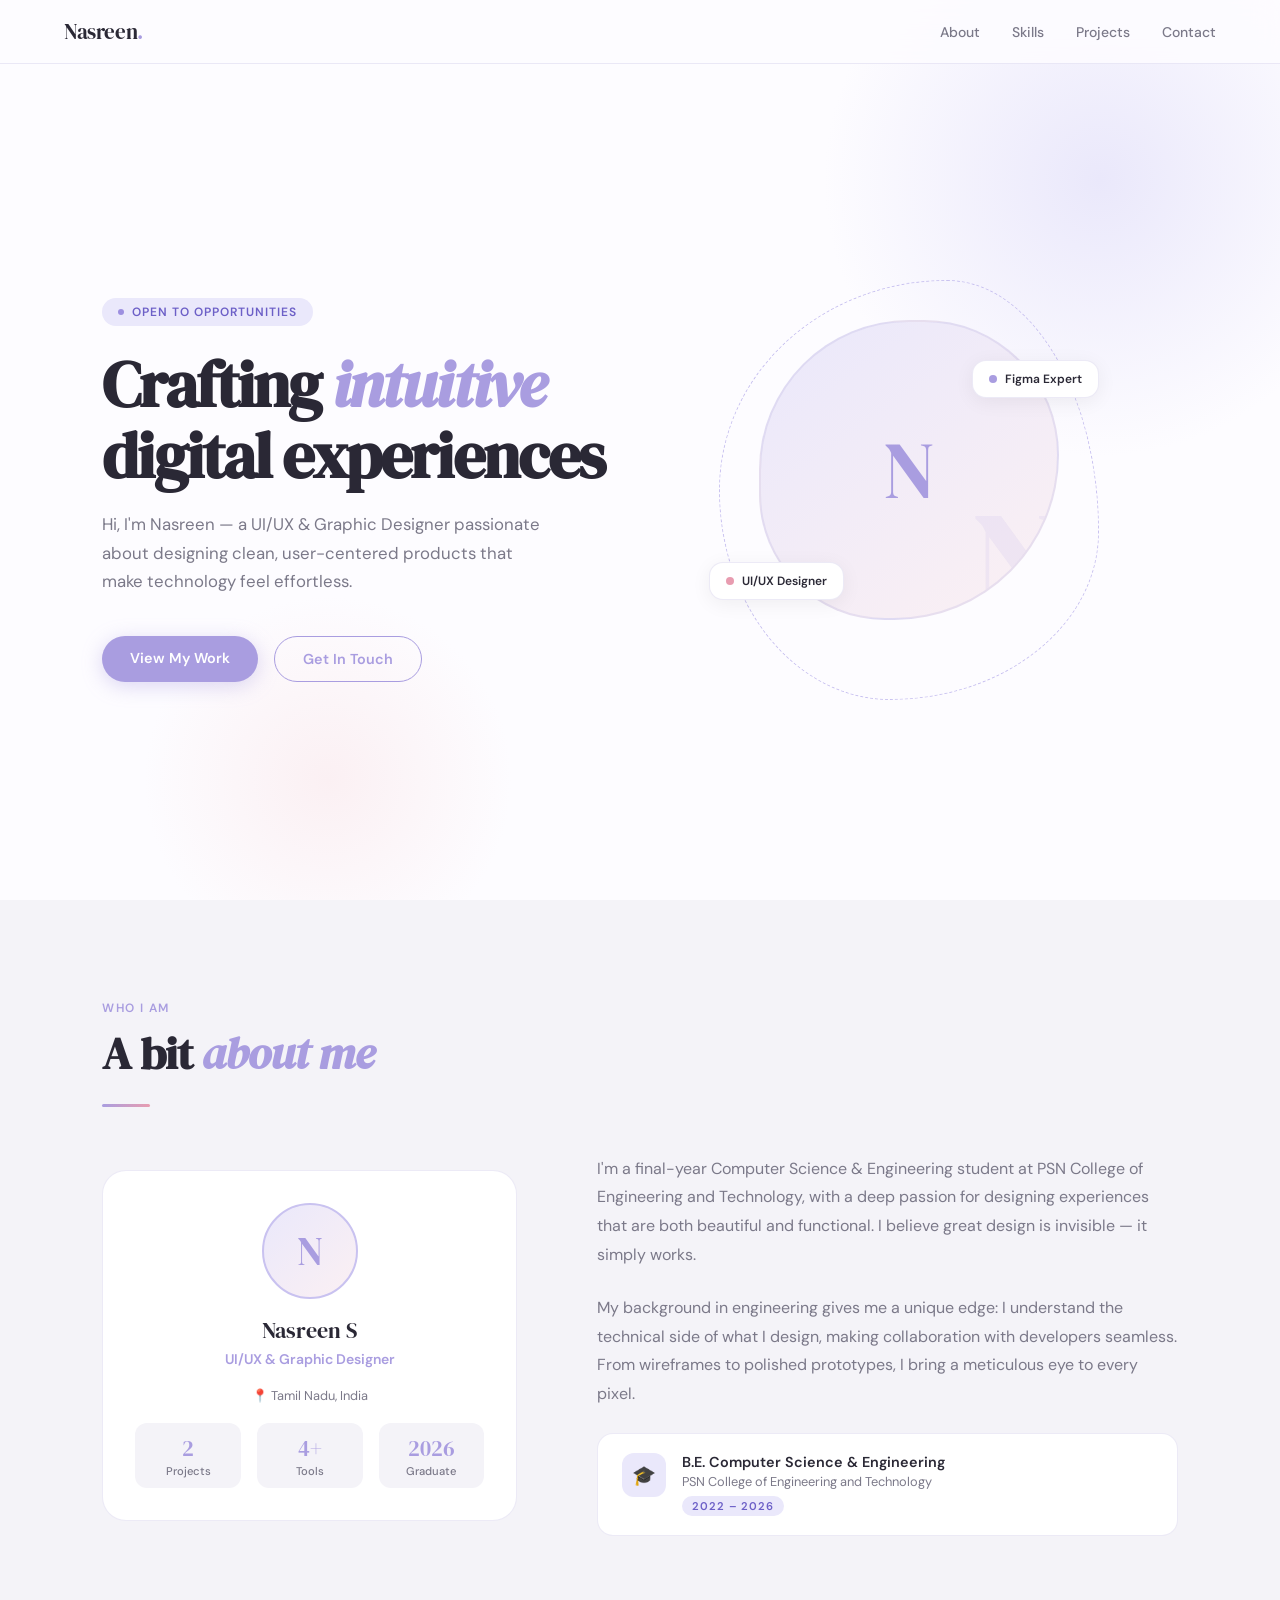
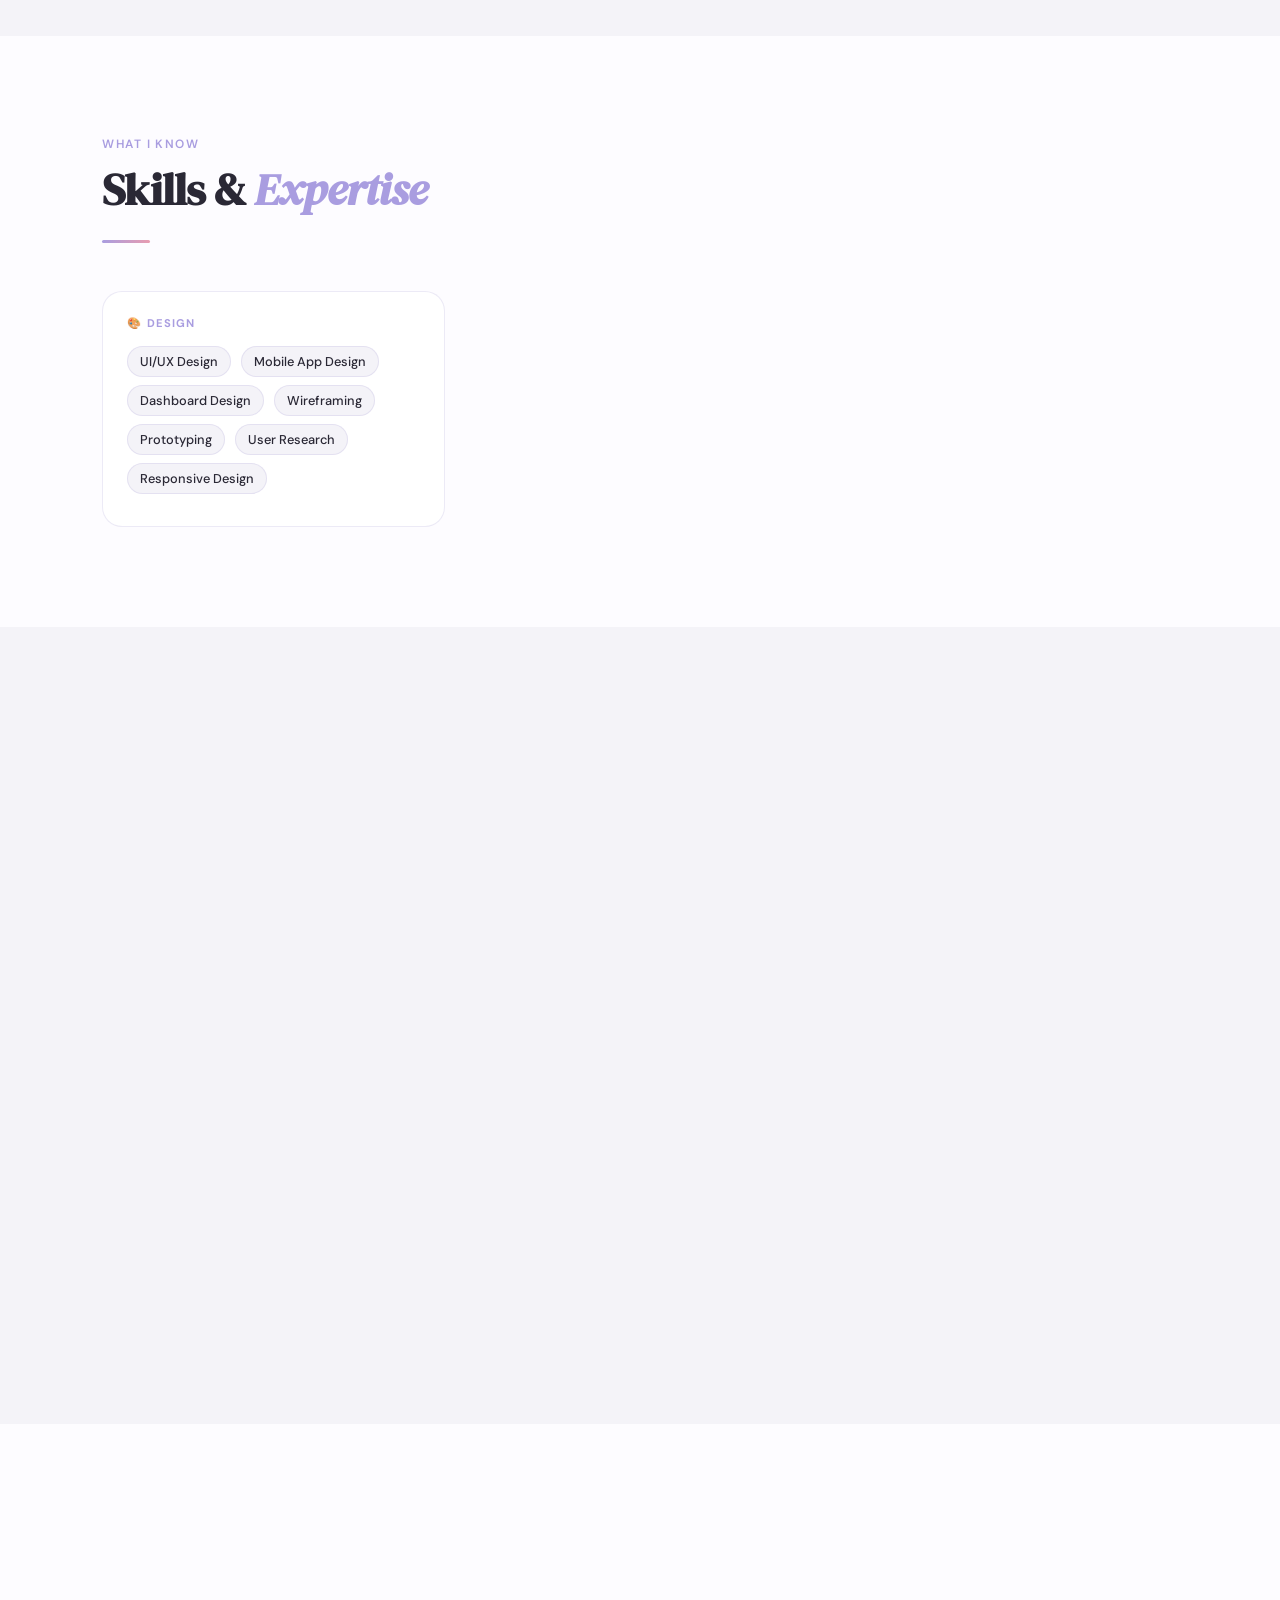
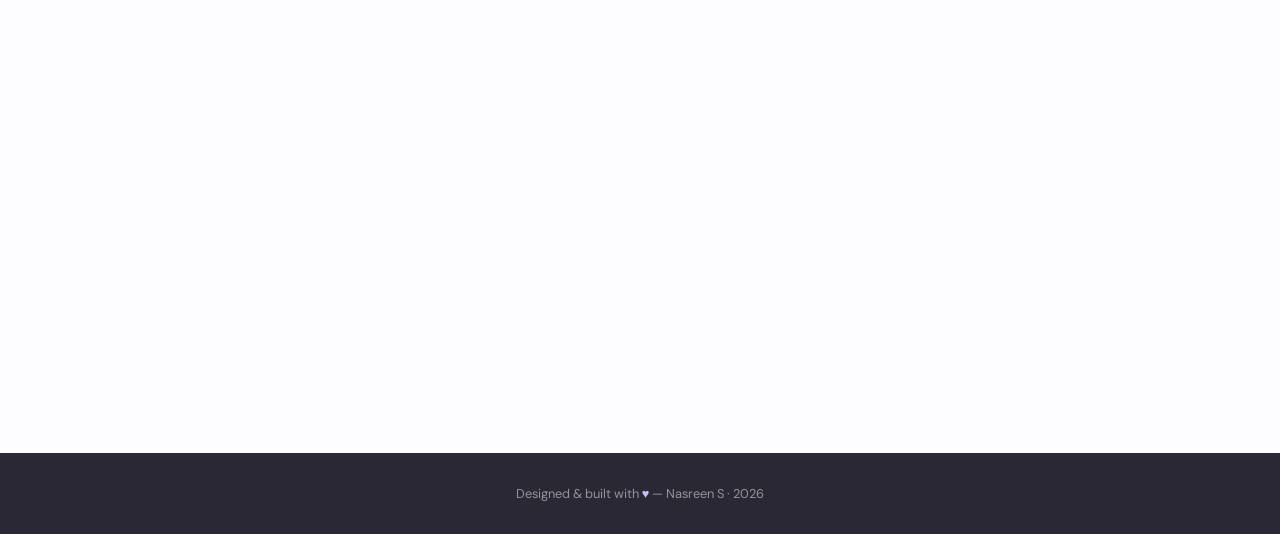
==== index.html @ e5d74d27 "rename to index.html" ====
<!DOCTYPE html>
<html lang="en">
<head>
<meta charset="UTF-8" />
<meta name="viewport" content="width=device-width, initial-scale=1.0"/>
<title>Nasreen S — UI/UX Designer</title>
<link href="https://fonts.googleapis.com/css2?family=DM+Serif+Display:ital@0;1&family=DM+Sans:wght@300;400;500;600&display=swap" rel="stylesheet"/>
<style>
  *, *::before, *::after { margin: 0; padding: 0; box-sizing: border-box; }

  :root {
    --lavender: #C9C2F0;
    --lavender-light: #EAE8FB;
    --lavender-mid: #A99DE0;
    --pink: #F2C4D0;
    --pink-light: #FBF0F3;
    --pink-mid: #E89CB0;
    --white: #FDFCFF;
    --gray-light: #F4F3F8;
    --gray-mid: #9896A4;
    --gray-dark: #3E3C4A;
    --text-main: #2A2835;
    --text-muted: #7B7989;
    --card-bg: #FFFFFF;
    --border: rgba(180,170,220,0.25);
  }

  html { scroll-behavior: smooth; }

  body {
    font-family: 'DM Sans', sans-serif;
    background: var(--white);
    color: var(--text-main);
    overflow-x: hidden;
  }

  /* ── NAV ── */
  nav {
    position: fixed; top: 0; width: 100%; z-index: 100;
    background: rgba(253,252,255,0.85);
    backdrop-filter: blur(12px);
    border-bottom: 1px solid var(--border);
    padding: 0 5%;
    display: flex; align-items: center; justify-content: space-between;
    height: 64px;
  }
  .nav-logo {
    font-family: 'DM Serif Display', serif;
    font-size: 1.3rem;
    color: var(--text-main);
    letter-spacing: -0.02em;
  }
  .nav-logo span { color: var(--lavender-mid); }
  .nav-links { display: flex; gap: 2rem; list-style: none; }
  .nav-links a {
    text-decoration: none;
    color: var(--text-muted);
    font-size: 0.875rem;
    font-weight: 500;
    transition: color 0.2s;
  }
  .nav-links a:hover { color: var(--lavender-mid); }

  /* ── HERO ── */
  .hero {
    min-height: 100vh;
    display: grid;
    grid-template-columns: 1fr 1fr;
    align-items: center;
    padding: 80px 8% 0;
    position: relative;
    overflow: hidden;
  }
  .hero::before {
    content: '';
    position: absolute;
    top: -120px; right: -120px;
    width: 600px; height: 600px;
    background: radial-gradient(circle, #EAE8FB 0%, transparent 65%);
    pointer-events: none;
  }
  .hero::after {
    content: '';
    position: absolute;
    bottom: -80px; left: 10%;
    width: 400px; height: 400px;
    background: radial-gradient(circle, #FBF0F3 0%, transparent 65%);
    pointer-events: none;
  }
  .hero-text { position: relative; z-index: 2; }
  .hero-badge {
    display: inline-flex; align-items: center; gap: 8px;
    background: var(--lavender-light);
    color: #6C5FC7;
    font-size: 0.75rem; font-weight: 600;
    letter-spacing: 0.08em; text-transform: uppercase;
    padding: 6px 16px; border-radius: 100px;
    margin-bottom: 1.5rem;
  }
  .hero-badge::before {
    content: '';
    width: 6px; height: 6px; border-radius: 50%;
    background: #9D8FE0;
    animation: pulse 2s infinite;
  }
  @keyframes pulse {
    0%,100%{opacity:1;transform:scale(1)}
    50%{opacity:0.5;transform:scale(1.3)}
  }
  h1 {
    font-family: 'DM Serif Display', serif;
    font-size: clamp(2.8rem, 5vw, 4.2rem);
    line-height: 1.1;
    letter-spacing: -0.03em;
    color: var(--text-main);
    margin-bottom: 1.2rem;
  }
  h1 em {
    font-style: italic;
    color: var(--lavender-mid);
  }
  .hero-sub {
    font-size: 1.05rem;
    color: var(--text-muted);
    line-height: 1.7;
    max-width: 440px;
    margin-bottom: 2.5rem;
  }
  .hero-ctas { display: flex; gap: 1rem; flex-wrap: wrap; }
  .btn-primary {
    background: var(--lavender-mid);
    color: #fff;
    text-decoration: none;
    padding: 13px 28px;
    border-radius: 100px;
    font-weight: 600; font-size: 0.9rem;
    transition: all 0.25s;
    box-shadow: 0 4px 20px rgba(169,157,224,0.4);
  }
  .btn-primary:hover { background: #8C7FCB; transform: translateY(-2px); box-shadow: 0 8px 28px rgba(169,157,224,0.45); }
  .btn-outline {
    background: transparent;
    color: var(--lavender-mid);
    text-decoration: none;
    padding: 13px 28px;
    border-radius: 100px;
    border: 1.5px solid var(--lavender-mid);
    font-weight: 600; font-size: 0.9rem;
    transition: all 0.25s;
  }
  .btn-outline:hover { background: var(--lavender-light); transform: translateY(-2px); }

  /* ── HERO VISUAL ── */
  .hero-visual {
    display: flex;
    justify-content: center;
    align-items: center;
    position: relative;
    z-index: 2;
  }
  .avatar-wrap {
    position: relative;
    width: 340px; height: 380px;
  }
  .avatar-ring {
    position: absolute;
    top: -20px; left: -20px;
    width: 380px; height: 420px;
    border: 1.5px dashed var(--lavender);
    border-radius: 60% 40% 55% 45% / 50% 60% 40% 50%;
    animation: rotate 18s linear infinite;
  }
  @keyframes rotate { to { transform: rotate(360deg); } }
  .avatar-circle {
    width: 300px; height: 300px;
    border-radius: 50% 45% 55% 42%;
    background: linear-gradient(145deg, var(--lavender-light), var(--pink-light));
    display: flex; align-items: center; justify-content: center;
    font-family: 'DM Serif Display', serif;
    font-size: 5rem;
    color: var(--lavender-mid);
    margin: 20px auto 0;
    border: 2px solid var(--border);
    position: relative;
    overflow: hidden;
  }
  .avatar-circle::after {
    content: 'N';
    font-size: 9rem;
    opacity: 0.12;
    position: absolute;
    bottom: -1rem;
    right: -0.5rem;
    line-height: 1;
  }
  .float-chip {
    position: absolute;
    background: var(--card-bg);
    border: 1px solid var(--border);
    border-radius: 14px;
    padding: 10px 16px;
    font-size: 0.75rem; font-weight: 600;
    color: var(--text-main);
    box-shadow: 0 4px 20px rgba(0,0,0,0.06);
    white-space: nowrap;
    display: flex; align-items: center; gap: 8px;
  }
  .chip1 { bottom: 80px; left: -30px; }
  .chip2 { top: 60px; right: -20px; }
  .chip-dot { width: 8px; height: 8px; border-radius: 50%; background: var(--lavender-mid); }
  .chip-dot.pink { background: var(--pink-mid); }

  /* ── SECTIONS ── */
  section { padding: 100px 8%; }
  .section-label {
    font-size: 0.75rem; font-weight: 600;
    letter-spacing: 0.12em; text-transform: uppercase;
    color: var(--lavender-mid);
    margin-bottom: 0.75rem;
  }
  .section-title {
    font-family: 'DM Serif Display', serif;
    font-size: clamp(2rem, 3.5vw, 2.8rem);
    line-height: 1.15;
    color: var(--text-main);
    letter-spacing: -0.02em;
    margin-bottom: 1rem;
  }
  .divider {
    width: 48px; height: 3px;
    background: linear-gradient(90deg, var(--lavender-mid), var(--pink-mid));
    border-radius: 2px;
    margin: 1.5rem 0 3rem;
  }

  /* ── ABOUT ── */
  #about { background: var(--gray-light); }
  .about-grid {
    display: grid;
    grid-template-columns: 1fr 1.4fr;
    gap: 5rem;
    align-items: center;
  }
  .about-card {
    background: var(--card-bg);
    border: 1px solid var(--border);
    border-radius: 24px;
    padding: 2rem;
    text-align: center;
  }
  .avatar-sm {
    width: 96px; height: 96px;
    border-radius: 50%;
    background: linear-gradient(135deg, var(--lavender-light), var(--pink-light));
    display: flex; align-items: center; justify-content: center;
    font-family: 'DM Serif Display', serif;
    font-size: 2.5rem;
    color: var(--lavender-mid);
    margin: 0 auto 1rem;
    border: 2px solid var(--lavender);
  }
  .about-name { font-family: 'DM Serif Display', serif; font-size: 1.4rem; color: var(--text-main); }
  .about-role { color: var(--lavender-mid); font-size: 0.875rem; font-weight: 600; margin: 4px 0 1.2rem; }
  .about-stat-row { display: flex; gap: 1rem; justify-content: center; margin-top: 1.2rem; }
  .about-stat {
    background: var(--gray-light);
    border-radius: 12px;
    padding: 10px 16px;
    text-align: center;
    flex: 1;
  }
  .stat-num { font-family: 'DM Serif Display', serif; font-size: 1.4rem; color: var(--lavender-mid); }
  .stat-lbl { font-size: 0.7rem; color: var(--text-muted); font-weight: 500; }
  .about-info { display: flex; flex-direction: column; gap: 1.5rem; }
  .about-text {
    font-size: 1rem; line-height: 1.8;
    color: var(--text-muted);
  }
  .edu-card {
    background: var(--card-bg);
    border: 1px solid var(--border);
    border-radius: 16px;
    padding: 1.2rem 1.5rem;
    display: flex; gap: 1rem; align-items: flex-start;
  }
  .edu-icon {
    width: 44px; height: 44px; border-radius: 12px;
    background: var(--lavender-light);
    display: flex; align-items: center; justify-content: center;
    flex-shrink: 0; font-size: 1.2rem;
  }
  .edu-title { font-weight: 600; font-size: 0.9rem; color: var(--text-main); }
  .edu-sub { font-size: 0.8rem; color: var(--text-muted); margin-top: 2px; }
  .edu-year {
    font-size: 0.7rem; font-weight: 600; letter-spacing: 0.08em;
    background: var(--lavender-light); color: #6C5FC7;
    padding: 3px 10px; border-radius: 100px;
    display: inline-block; margin-top: 6px;
  }

  /* ── SKILLS ── */
  #skills { background: var(--white); }
  .skills-grid {
    display: grid;
    grid-template-columns: repeat(auto-fit, minmax(200px, 1fr));
    gap: 1.5rem;
  }
  .skill-group {
    background: var(--card-bg);
    border: 1px solid var(--border);
    border-radius: 20px;
    padding: 1.5rem;
  }
  .skill-group-title {
    font-size: 0.7rem; font-weight: 700;
    letter-spacing: 0.1em; text-transform: uppercase;
    color: var(--lavender-mid);
    margin-bottom: 1rem;
  }
  .skill-pill {
    display: inline-flex; align-items: center; gap: 6px;
    background: var(--gray-light);
    border: 1px solid var(--border);
    color: var(--text-main);
    font-size: 0.8rem; font-weight: 500;
    padding: 6px 12px;
    border-radius: 100px;
    margin: 0 6px 8px 0;
    transition: all 0.2s;
  }
  .skill-pill:hover {
    background: var(--lavender-light);
    border-color: var(--lavender);
    color: #6C5FC7;
    transform: translateY(-1px);
  }

  /* ── PROJECTS ── */
  #projects { background: var(--gray-light); }
  .projects-grid {
    display: grid;
    grid-template-columns: repeat(auto-fit, minmax(340px, 1fr));
    gap: 2rem;
  }
  .project-card {
    background: var(--card-bg);
    border: 1px solid var(--border);
    border-radius: 24px;
    overflow: hidden;
    transition: all 0.3s;
  }
  .project-card:hover {
    transform: translateY(-6px);
    box-shadow: 0 20px 60px rgba(169,157,224,0.18);
    border-color: var(--lavender);
  }
  .project-thumb {
    height: 220px;
    display: flex; align-items: center; justify-content: center;
    position: relative; overflow: hidden;
  }
  .project-thumb.health {
    background: linear-gradient(135deg, #EAE8FB 0%, #F2E6F8 50%, #FBF0F3 100%);
  }
  .project-thumb.crm {
    background: linear-gradient(135deg, #E6F4FF 0%, #EAE8FB 50%, #F0F8FF 100%);
  }
  .thumb-mockup {
    width: 160px; height: 140px;
    border-radius: 16px;
    background: rgba(255,255,255,0.9);
    border: 1px solid rgba(180,170,220,0.3);
    padding: 12px;
    display: flex; flex-direction: column; gap: 7px;
    box-shadow: 0 8px 30px rgba(0,0,0,0.08);
    position: relative;
  }
  .mockup-bar {
    height: 8px; border-radius: 4px;
    background: var(--lavender-light);
  }
  .mockup-bar.wide { width: 80%; }
  .mockup-bar.mid { width: 55%; }
  .mockup-bar.pink-bar { background: var(--pink-light); width: 65%; }
  .mockup-circle {
    width: 28px; height: 28px; border-radius: 50%;
    background: linear-gradient(135deg, var(--lavender), var(--pink));
    margin-bottom: 4px;
  }
  .mockup-row { display: flex; gap: 5px; }
  .mockup-chip {
    height: 18px; border-radius: 6px;
    background: var(--lavender-light);
    flex: 1;
  }
  .project-body { padding: 1.5rem; }
  .project-tag {
    font-size: 0.7rem; font-weight: 700;
    letter-spacing: 0.1em; text-transform: uppercase;
    color: var(--lavender-mid);
    margin-bottom: 0.5rem;
  }
  .project-title {
    font-family: 'DM Serif Display', serif;
    font-size: 1.25rem;
    color: var(--text-main);
    margin-bottom: 0.6rem;
  }
  .project-desc {
    font-size: 0.875rem;
    color: var(--text-muted);
    line-height: 1.7;
    margin-bottom: 1.2rem;
  }
  .project-tags-row { display: flex; flex-wrap: wrap; gap: 6px; }
  .tag {
    font-size: 0.72rem; font-weight: 600;
    background: var(--lavender-light);
    color: #6C5FC7;
    padding: 4px 10px;
    border-radius: 100px;
  }
  .tag.pink { background: var(--pink-light); color: #C2607A; }

  /* ── CONTACT ── */
  #contact { background: var(--white); }
  .contact-wrap {
    max-width: 760px;
    margin: 0 auto;
    text-align: center;
  }
  .contact-grid {
    display: grid;
    grid-template-columns: repeat(3, 1fr);
    gap: 1.5rem;
    margin-top: 3rem;
  }
  .contact-card {
    background: var(--gray-light);
    border: 1px solid var(--border);
    border-radius: 20px;
    padding: 1.8rem 1.2rem;
    text-align: center;
    text-decoration: none;
    transition: all 0.25s;
    display: block;
  }
  .contact-card:hover {
    background: var(--lavender-light);
    border-color: var(--lavender);
    transform: translateY(-4px);
    box-shadow: 0 12px 40px rgba(169,157,224,0.2);
  }
  .contact-icon {
    font-size: 1.6rem;
    margin-bottom: 0.75rem;
    display: block;
  }
  .contact-label { font-size: 0.7rem; font-weight: 700; letter-spacing: 0.1em; text-transform: uppercase; color: var(--lavender-mid); margin-bottom: 4px; }
  .contact-value { font-size: 0.85rem; color: var(--text-main); font-weight: 500; word-break: break-all; }

  /* ── FOOTER ── */
  footer {
    background: var(--text-main);
    color: rgba(255,255,255,0.5);
    text-align: center;
    padding: 2rem 5%;
    font-size: 0.8rem;
  }
  footer span { color: var(--lavender); }

  /* ── FADE IN ── */
  .fade-up {
    opacity: 0;
    transform: translateY(30px);
    transition: opacity 0.7s ease, transform 0.7s ease;
  }
  .fade-up.visible {
    opacity: 1;
    transform: none;
  }

  /* ── RESPONSIVE ── */
  @media (max-width: 900px) {
    .hero { grid-template-columns: 1fr; text-align: center; padding-top: 100px; }
    .hero-sub { max-width: 100%; margin-left: auto; margin-right: auto; }
    .hero-ctas { justify-content: center; }
    .hero-visual { margin-top: 3rem; }
    .about-grid { grid-template-columns: 1fr; }
    .contact-grid { grid-template-columns: 1fr; }
  }
</style>
</head>
<body>

<!-- NAV -->
<nav>
  <div class="nav-logo">Nasreen<span>.</span></div>
  <ul class="nav-links">
    <li><a href="#about">About</a></li>
    <li><a href="#skills">Skills</a></li>
    <li><a href="#projects">Projects</a></li>
    <li><a href="#contact">Contact</a></li>
  </ul>
</nav>

<!-- HERO -->
<section class="hero">
  <div class="hero-text fade-up">
    <div class="hero-badge">Open to Opportunities</div>
    <h1>Crafting <em>intuitive</em><br>digital experiences</h1>
    <p class="hero-sub">
      Hi, I'm Nasreen — a UI/UX & Graphic Designer passionate about designing clean, user-centered products that make technology feel effortless.
    </p>
    <div class="hero-ctas">
      <a href="#projects" class="btn-primary">View My Work</a>
      <a href="#contact" class="btn-outline">Get In Touch</a>
    </div>
  </div>
  <div class="hero-visual fade-up">
    <div class="avatar-wrap">
      <div class="avatar-ring"></div>
      <div class="avatar-circle">N</div>
      <div class="float-chip chip1"><span class="chip-dot pink"></span> UI/UX Designer</div>
      <div class="float-chip chip2"><span class="chip-dot"></span> Figma Expert</div>
    </div>
  </div>
</section>

<!-- ABOUT -->
<section id="about">
  <div class="section-label fade-up">Who I Am</div>
  <h2 class="section-title fade-up">A bit <em style="font-family:'DM Serif Display',serif;font-style:italic;color:var(--lavender-mid)">about me</em></h2>
  <div class="divider fade-up"></div>
  <div class="about-grid">
    <div class="about-card fade-up">
      <div class="avatar-sm">N</div>
      <div class="about-name">Nasreen S</div>
      <div class="about-role">UI/UX & Graphic Designer</div>
      <div style="font-size:0.8rem;color:var(--text-muted)">📍 Tamil Nadu, India</div>
      <div class="about-stat-row">
        <div class="about-stat"><div class="stat-num">2</div><div class="stat-lbl">Projects</div></div>
        <div class="about-stat"><div class="stat-num">4+</div><div class="stat-lbl">Tools</div></div>
        <div class="about-stat"><div class="stat-num">2026</div><div class="stat-lbl">Graduate</div></div>
      </div>
    </div>
    <div class="about-info fade-up">
      <p class="about-text">
        I'm a final-year Computer Science & Engineering student at PSN College of Engineering and Technology, with a deep passion for designing experiences that are both beautiful and functional. I believe great design is invisible — it simply works.
      </p>
      <p class="about-text">
        My background in engineering gives me a unique edge: I understand the technical side of what I design, making collaboration with developers seamless. From wireframes to polished prototypes, I bring a meticulous eye to every pixel.
      </p>
      <div class="edu-card">
        <div class="edu-icon">🎓</div>
        <div>
          <div class="edu-title">B.E. Computer Science & Engineering</div>
          <div class="edu-sub">PSN College of Engineering and Technology</div>
          <div class="edu-year">2022 – 2026</div>
        </div>
      </div>
    </div>
  </div>
</section>

<!-- SKILLS -->
<section id="skills">
  <div class="section-label fade-up">What I Know</div>
  <h2 class="section-title fade-up">Skills &amp; <em style="font-family:'DM Serif Display',serif;font-style:italic;color:var(--lavender-mid)">Expertise</em></h2>
  <div class="divider fade-up"></div>
  <div class="skills-grid">
    <div class="skill-group fade-up">
      <div class="skill-group-title">🎨 Design</div>
      <span class="skill-pill">UI/UX Design</span>
      <span class="skill-pill">Mobile App Design</span>
      <span class="skill-pill">Dashboard Design</span>
      <span class="skill-pill">Wireframing</span>
      <span class="skill-pill">Prototyping</span>
      <span class="skill-pill">User Research</span>
      <span class="skill-pill">Responsive Design</span>
    </div>
    <div class="skill-group fade-up">
      <div class="skill-group-title">💻 Development</div>
      <span class="skill-pill">React Native</span>
      <span class="skill-pill">Angular</span>
      <span class="skill-pill">Firebase</span>
      <span class="skill-pill">Node.js</span>
      <span class="skill-pill">MongoDB</span>
    </div>
    <div class="skill-group fade-up">
      <div class="skill-group-title">🛠 Tools</div>
      <span class="skill-pill">Figma</span>
    </div>
  </div>
</section>

<!-- PROJECTS -->
<section id="projects">
  <div class="section-label fade-up">What I've Built</div>
  <h2 class="section-title fade-up">Featured <em style="font-family:'DM Serif Display',serif;font-style:italic;color:var(--lavender-mid)">Projects</em></h2>
  <div class="divider fade-up"></div>
  <div class="projects-grid">

    <div class="project-card fade-up">
      <div class="project-thumb health">
        <div class="thumb-mockup">
          <div class="mockup-circle"></div>
          <div class="mockup-bar wide"></div>
          <div class="mockup-bar mid"></div>
          <div class="mockup-row">
            <div class="mockup-chip"></div>
            <div class="mockup-chip" style="background:var(--pink-light)"></div>
          </div>
          <div class="mockup-bar pink-bar"></div>
          <div class="mockup-bar" style="width:40%;background:var(--lavender-light)"></div>
        </div>
      </div>
      <div class="project-body">
        <div class="project-tag">Mobile App · Healthcare</div>
        <div class="project-title">Diabetes Tracking App</div>
        <p class="project-desc">
          A mobile healthcare application designed to help users monitor blood sugar levels, medication schedules, and health insights through intuitive dashboards and real-time tracking.
        </p>
        <div class="project-tags-row">
          <span class="tag">UI/UX Design</span>
          <span class="tag">Mobile App</span>
          <span class="tag pink">Figma</span>
          <span class="tag pink">Dashboard</span>
        </div>
      </div>
    </div>

    <div class="project-card fade-up">
      <div class="project-thumb crm">
        <div class="thumb-mockup" style="width:190px;height:145px;flex-direction:row;gap:8px;align-items:flex-start;">
          <div style="display:flex;flex-direction:column;gap:5px;flex:0.6;padding-top:4px">
            <div style="height:7px;border-radius:3px;background:var(--lavender-light);width:100%"></div>
            <div style="height:7px;border-radius:3px;background:var(--lavender-light);width:80%"></div>
            <div style="height:7px;border-radius:3px;background:#E6F4FF;width:90%"></div>
            <div style="height:7px;border-radius:3px;background:#E6F4FF;width:70%"></div>
            <div style="height:7px;border-radius:3px;background:var(--pink-light);width:85%"></div>
          </div>
          <div style="flex:1;display:flex;flex-direction:column;gap:5px">
            <div style="height:50px;border-radius:8px;background:var(--lavender-light)"></div>
            <div style="height:20px;border-radius:6px;background:#E6F4FF"></div>
            <div style="height:20px;border-radius:6px;background:var(--pink-light)"></div>
          </div>
        </div>
      </div>
      <div class="project-body">
        <div class="project-tag">Dashboard · CRM</div>
        <div class="project-title">Billing & Client Management CRM</div>
        <p class="project-desc">
          A modern CRM dashboard for managing clients, projects, billing, payments, and analytics with clean user flows and responsive dashboard interfaces.
        </p>
        <div class="project-tags-row">
          <span class="tag">Dashboard Design</span>
          <span class="tag">CRM</span>
          <span class="tag pink">Figma</span>
          <span class="tag">User Flows</span>
        </div>
      </div>
    </div>

  </div>
</section>

<!-- CONTACT -->
<section id="contact">
  <div class="contact-wrap">
    <div class="section-label fade-up">Say Hello</div>
    <h2 class="section-title fade-up">Let's <em style="font-family:'DM Serif Display',serif;font-style:italic;color:var(--lavender-mid)">connect</em></h2>
    <div class="divider fade-up" style="margin-left:auto;margin-right:auto;width:48px;"></div>
    <p class="fade-up" style="color:var(--text-muted);font-size:1rem;line-height:1.8;max-width:520px;margin:0 auto;">
      I'm actively looking for opportunities as a fresher UI/UX Designer. Whether you have a project in mind or just want to say hi — I'd love to hear from you!
    </p>
    <div class="contact-grid">
      <a href="mailto:nazrinznn@gmail.com" class="contact-card fade-up">
        <span class="contact-icon">✉️</span>
        <div class="contact-label">Email</div>
        <div class="contact-value">nazrinznn@gmail.com</div>
      </a>
      <a href="tel:+919080047818" class="contact-card fade-up">
        <span class="contact-icon">📱</span>
        <div class="contact-label">Phone</div>
        <div class="contact-value">+91 90800 47818</div>
      </a>
      <a href="https://www.linkedin.com/in/nasreen-s-b79a0b393" target="_blank" class="contact-card fade-up">
        <span class="contact-icon">💼</span>
        <div class="contact-label">LinkedIn</div>
        <div class="contact-value">nasreen-s-b79a0b393</div>
      </a>
    </div>
  </div>
</section>

<footer>
  <p>Designed &amp; built with <span>♥</span> — Nasreen S · 2026</p>
</footer>

<script>
  const observer = new IntersectionObserver((entries) => {
    entries.forEach((e, i) => {
      if (e.isIntersecting) {
        setTimeout(() => e.target.classList.add('visible'), i * 80);
      }
    });
  }, { threshold: 0.1 });
  document.querySelectorAll('.fade-up').forEach(el => observer.observe(el));
</script>

</body>
</html>
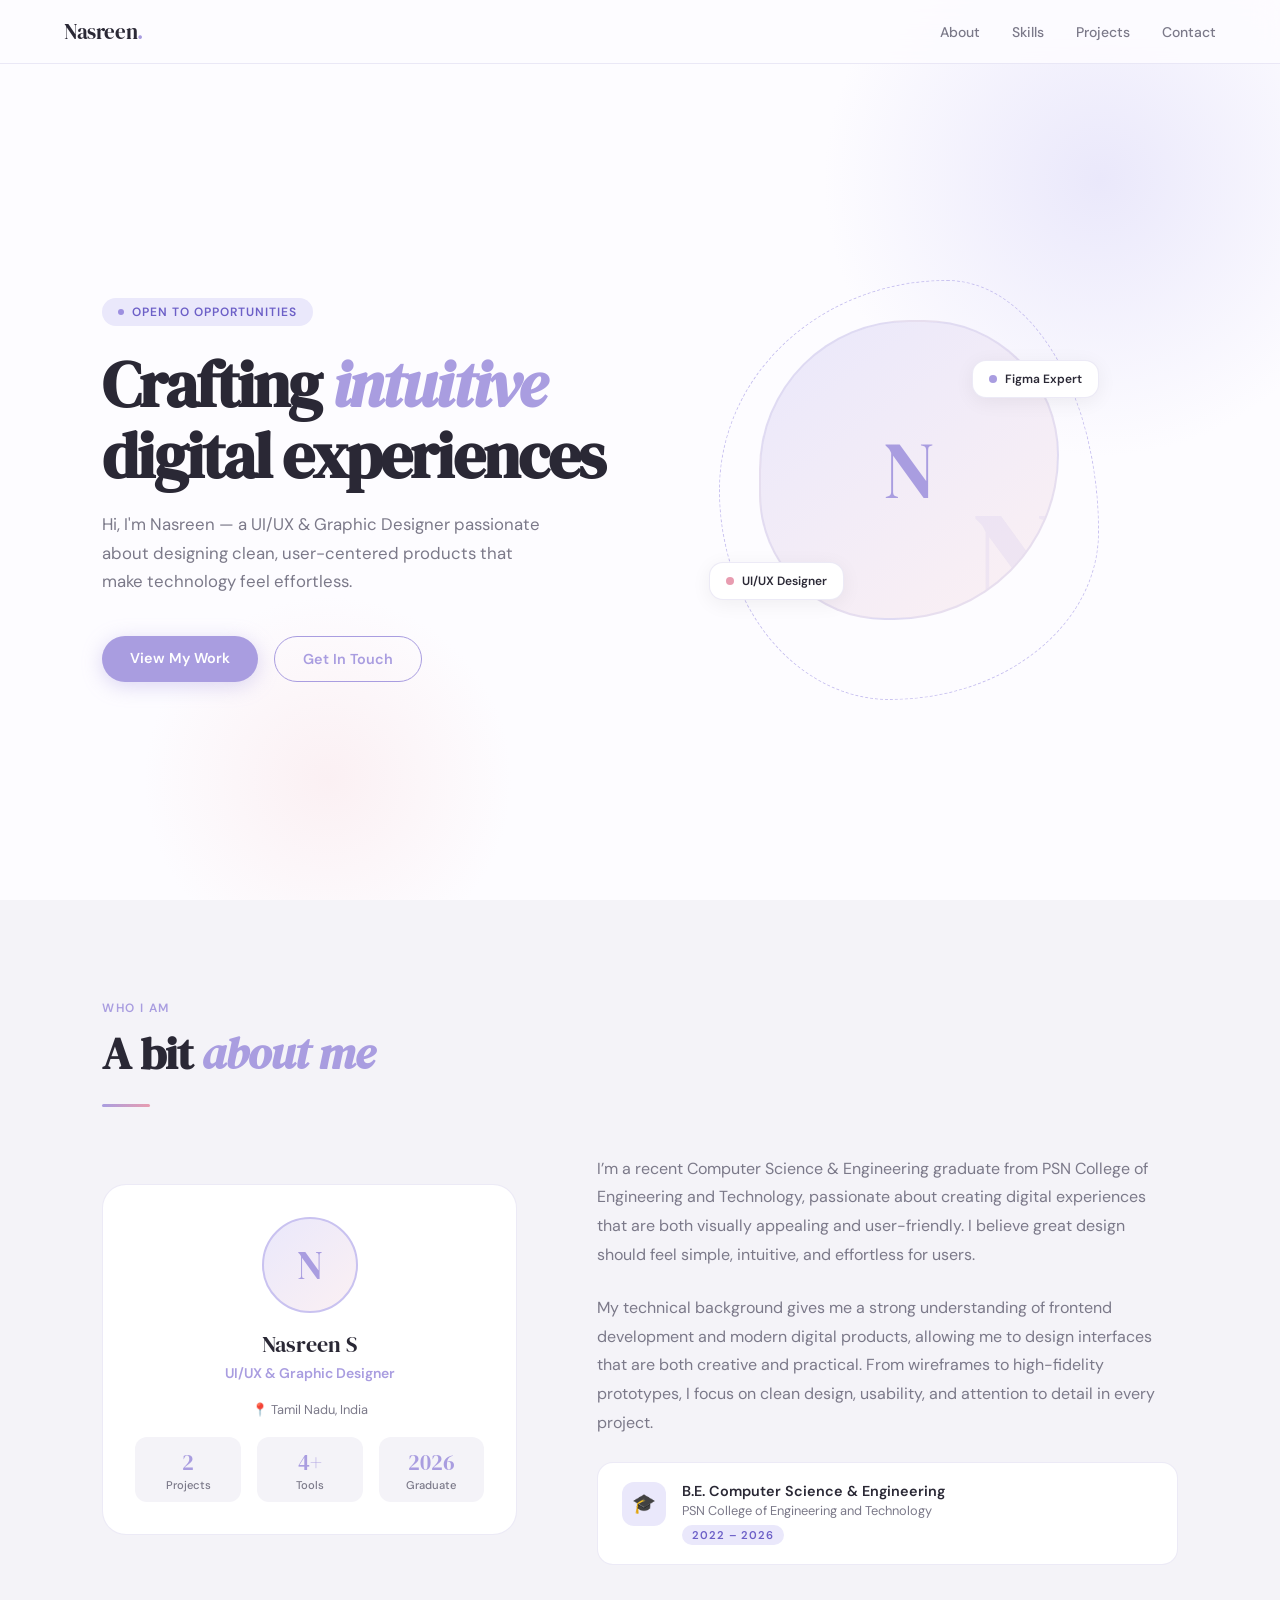
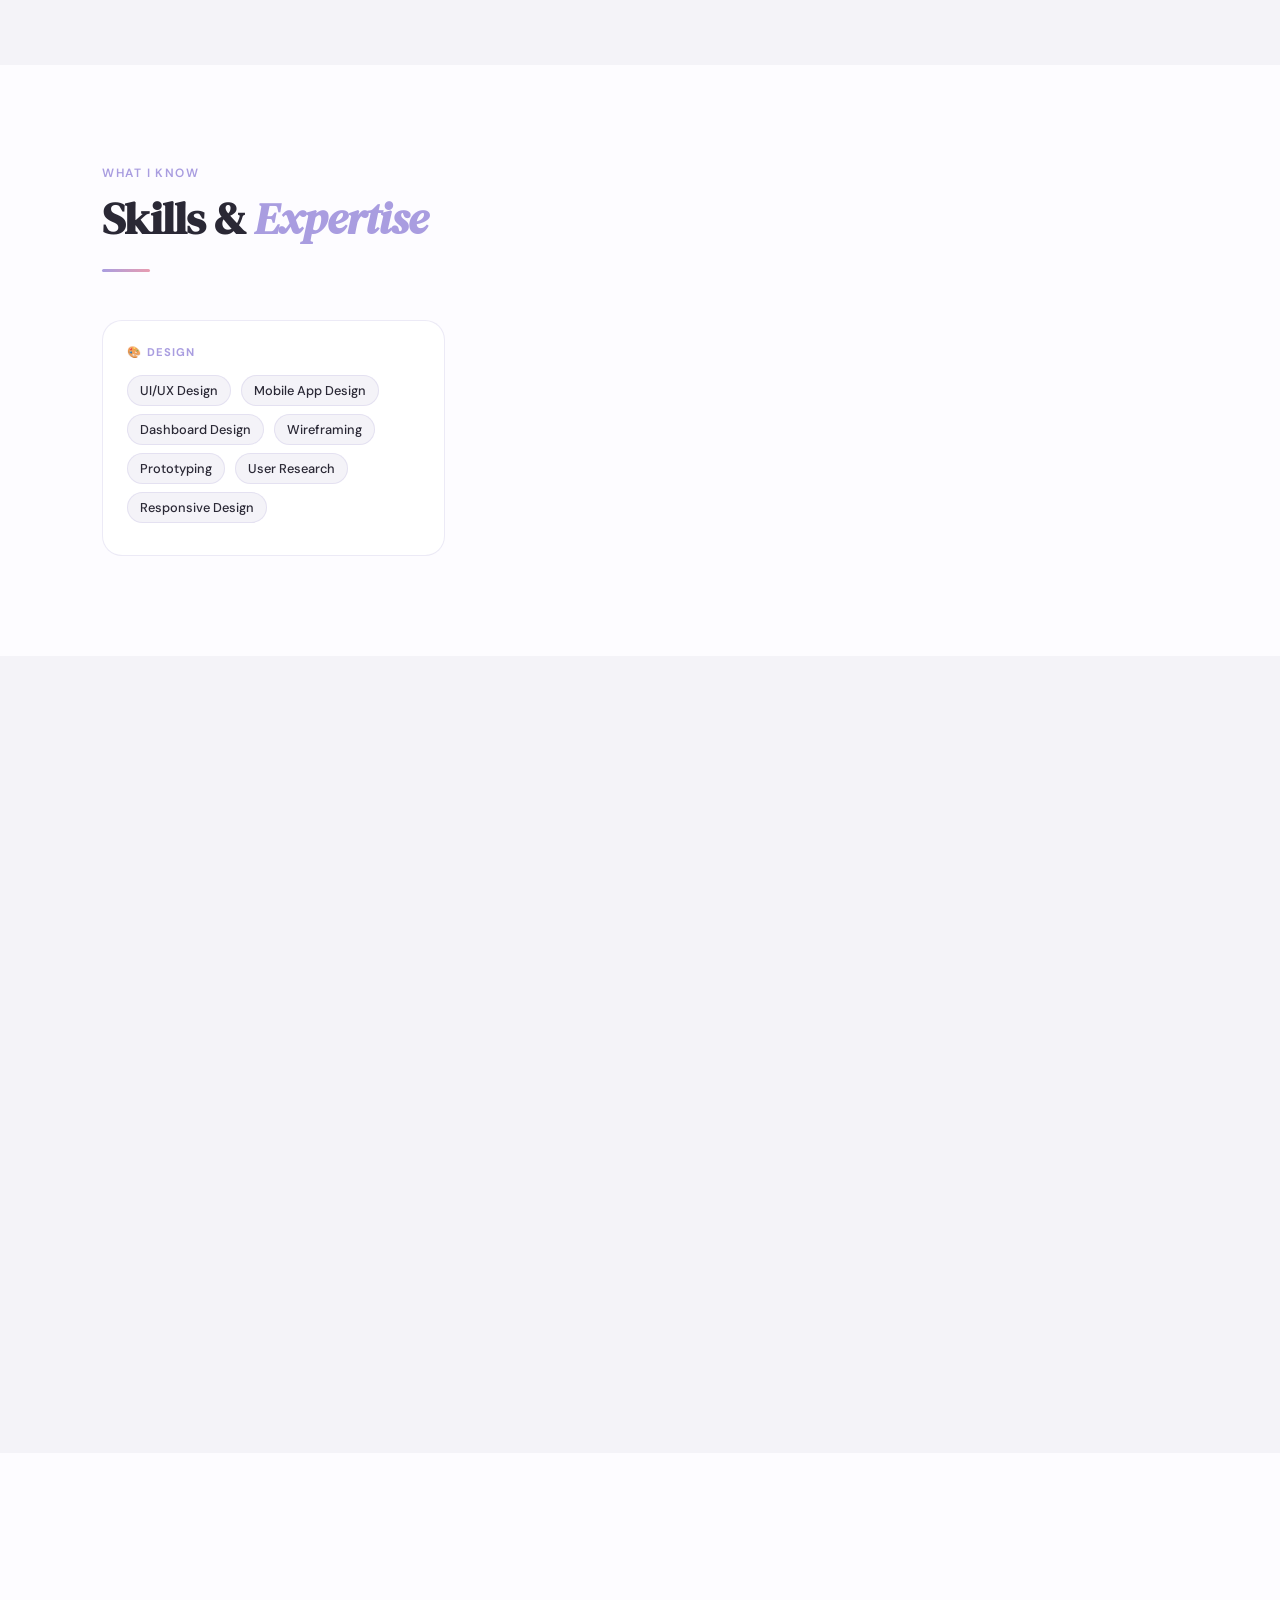
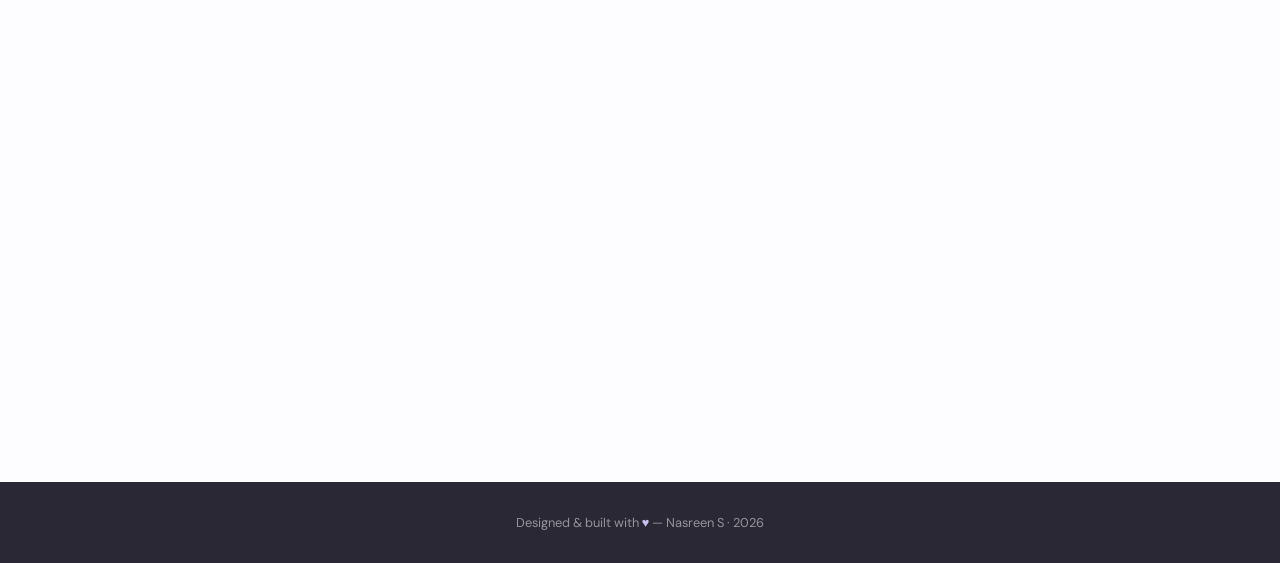
==== commit 09828265: "rename to index.html" ====
--- a/index.html
+++ b/index.html
@@ -546,11 +546,9 @@
     </div>
     <div class="about-info fade-up">
       <p class="about-text">
-        I'm a final-year Computer Science & Engineering student at PSN College of Engineering and Technology, with a deep passion for designing experiences that are both beautiful and functional. I believe great design is invisible — it simply works.
-      </p>
+        I’m a recent Computer Science & Engineering graduate from PSN College of Engineering and Technology, passionate about creating digital experiences that are both visually appealing and user-friendly. I believe great design should feel simple, intuitive, and effortless for users.</p>
       <p class="about-text">
-        My background in engineering gives me a unique edge: I understand the technical side of what I design, making collaboration with developers seamless. From wireframes to polished prototypes, I bring a meticulous eye to every pixel.
-      </p>
+        My technical background gives me a strong understanding of frontend development and modern digital products, allowing me to design interfaces that are both creative and practical. From wireframes to high-fidelity prototypes, I focus on clean design, usability, and attention to detail in every project. </p>
       <div class="edu-card">
         <div class="edu-icon">🎓</div>
         <div>
@@ -590,6 +588,8 @@
     <div class="skill-group fade-up">
       <div class="skill-group-title">🛠 Tools</div>
       <span class="skill-pill">Figma</span>
+      <span class="skill-pill">Photoshop</span>
+      <span class="skill-pill">Adobe Illustrator</span>
     </div>
   </div>
 </section>
@@ -688,7 +688,7 @@
       <a href="https://www.linkedin.com/in/nasreen-s-b79a0b393" target="_blank" class="contact-card fade-up">
         <span class="contact-icon">💼</span>
         <div class="contact-label">LinkedIn</div>
-        <div class="contact-value">nasreen-s-b79a0b393</div>
+        <div class="contact-value">Nasreen S</div>
       </a>
     </div>
   </div>
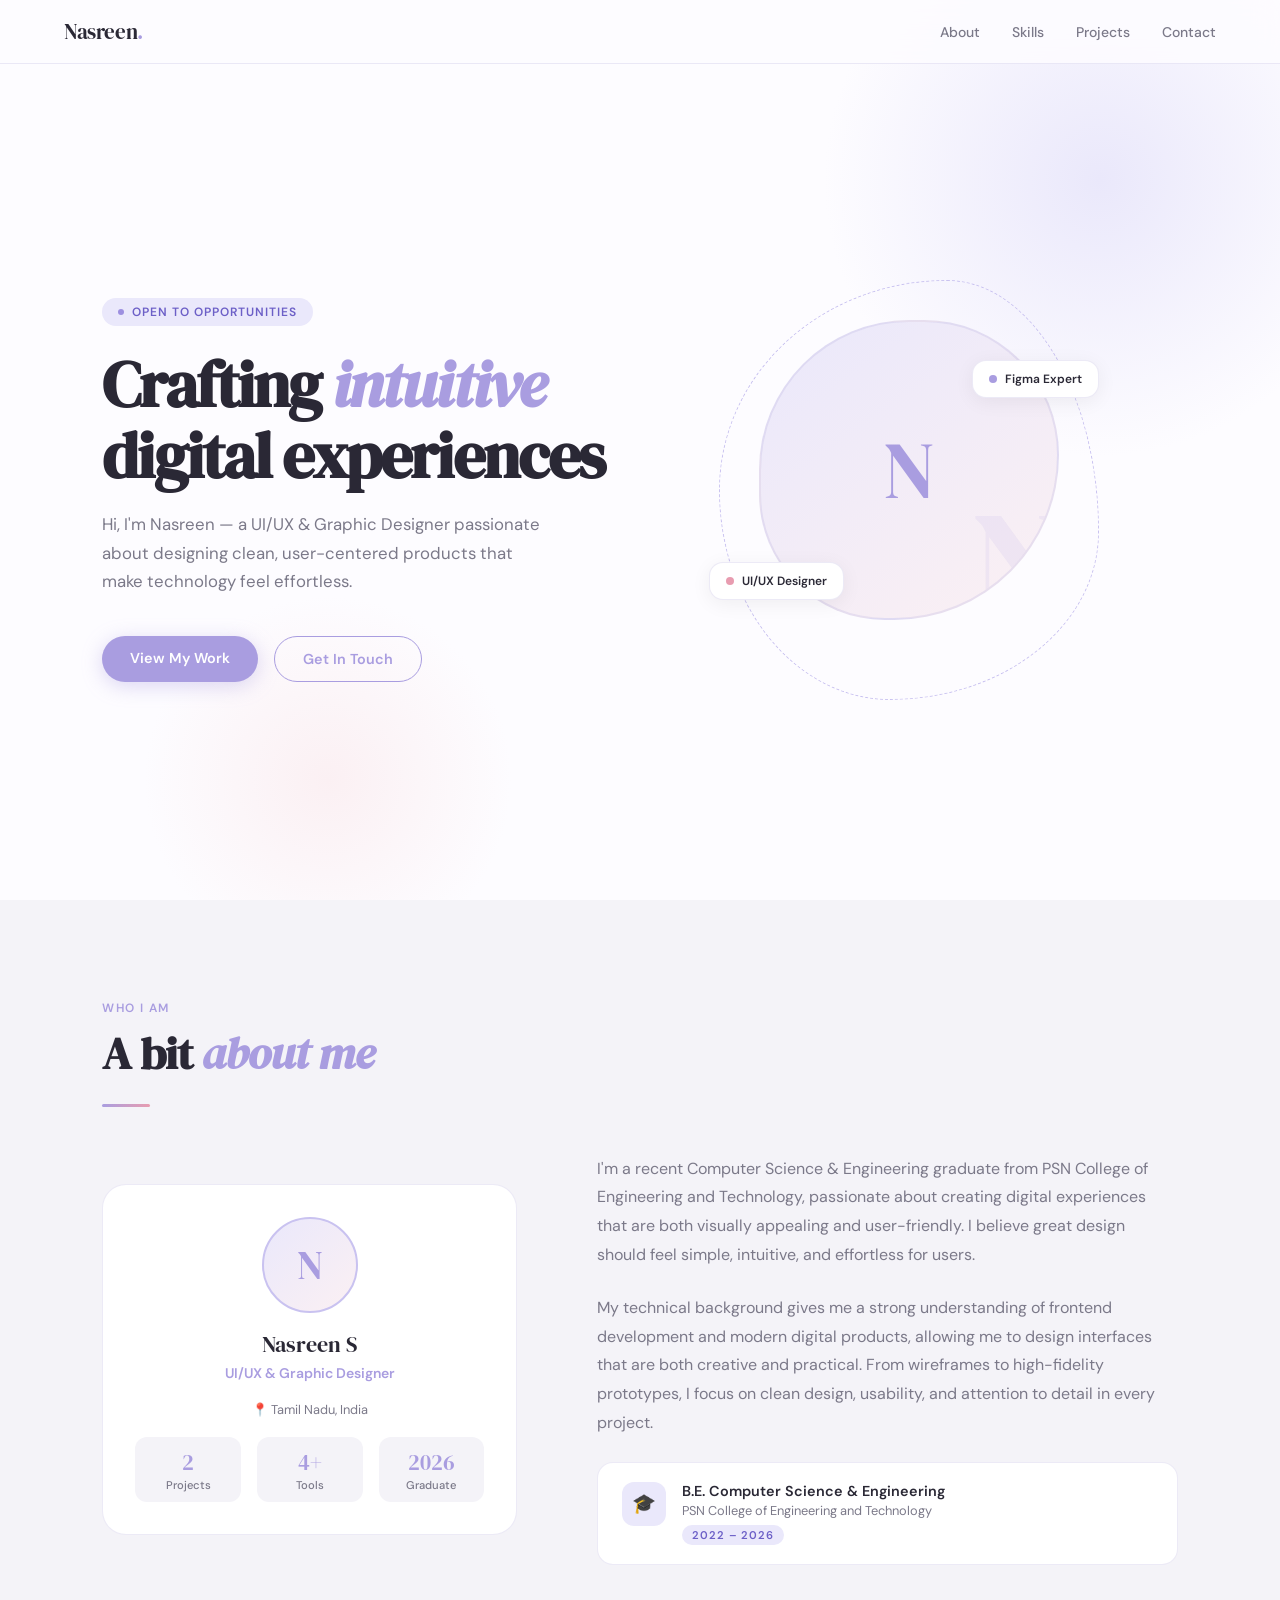
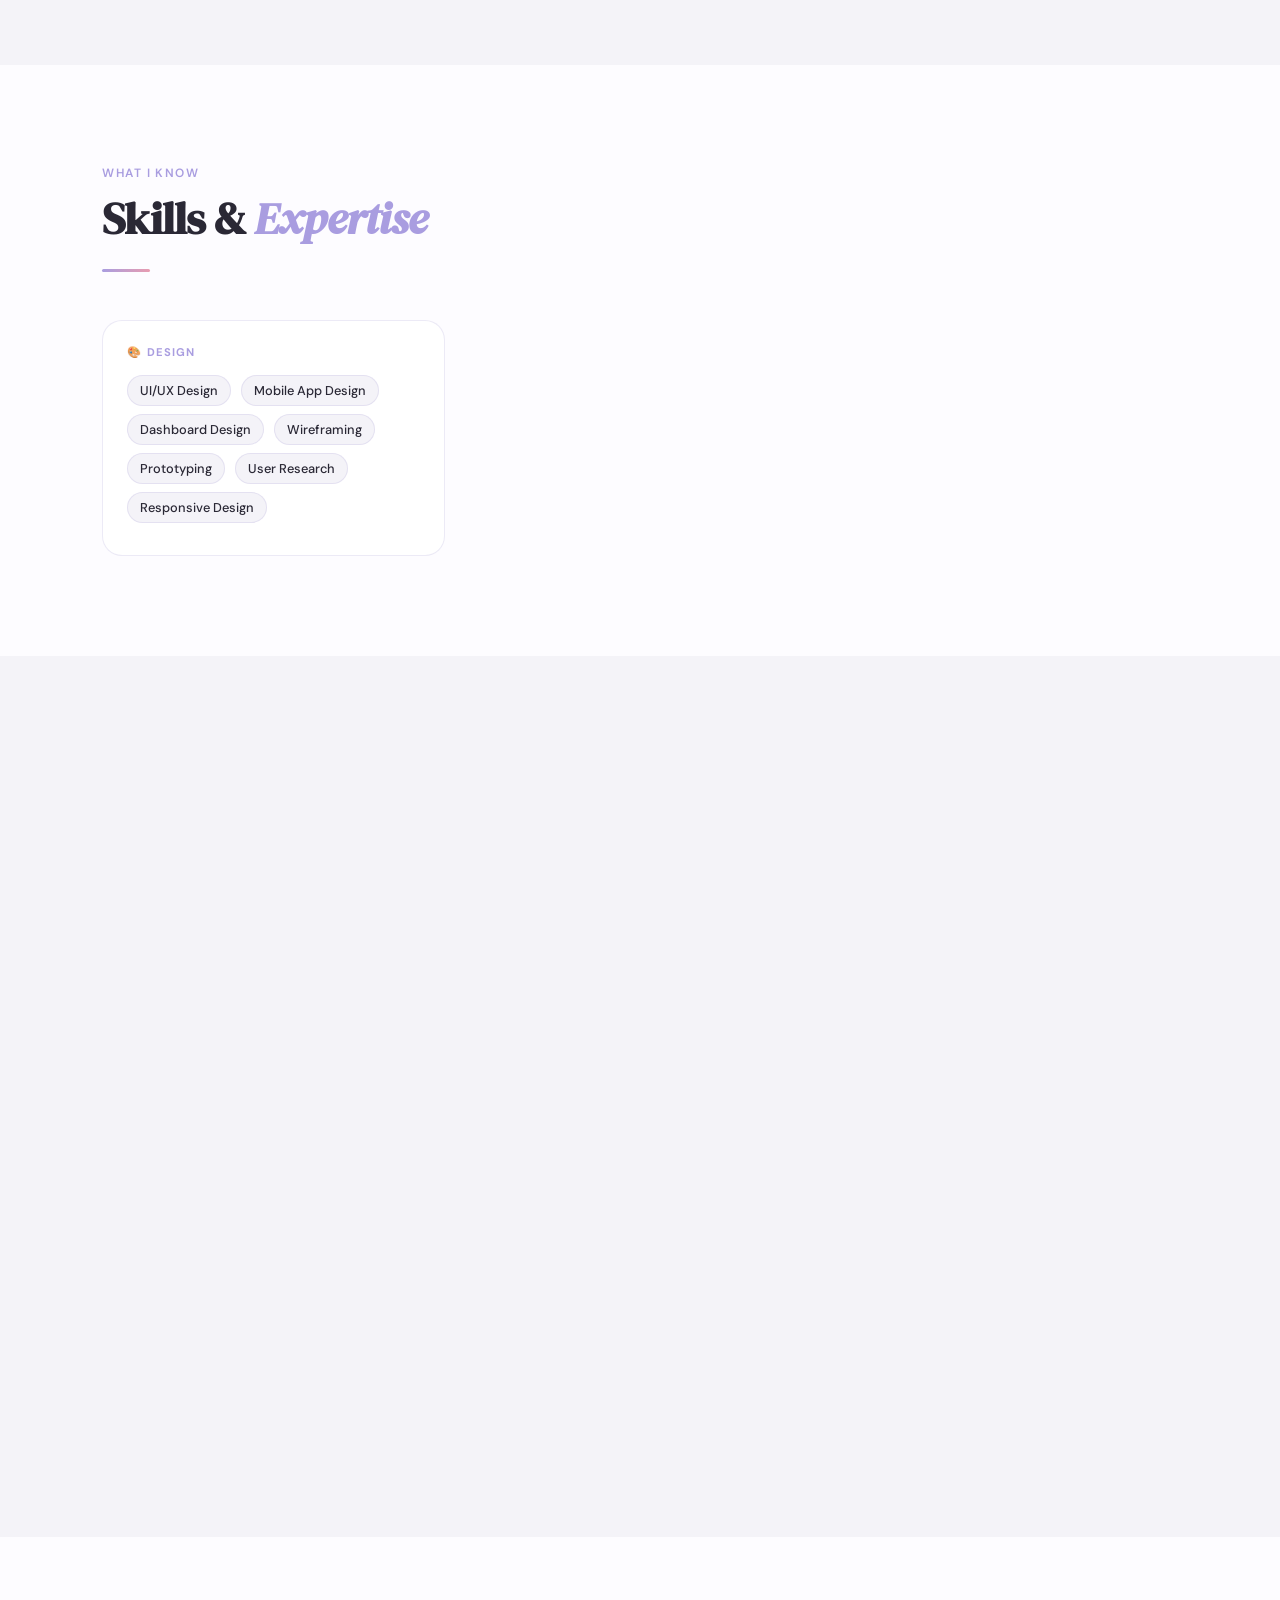
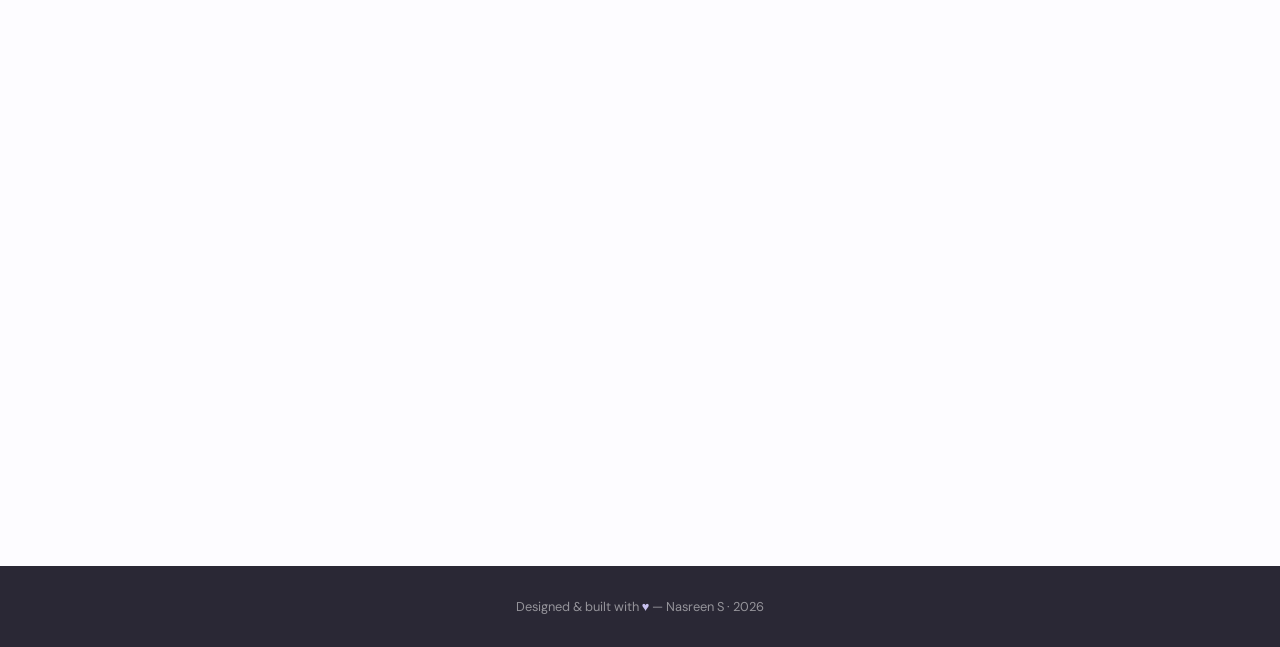
==== commit f9586bd9: "rename to index.html" ====
--- a/index.html
+++ b/index.html
@@ -354,73 +354,208 @@
     box-shadow: 0 20px 60px rgba(169,157,224,0.18);
     border-color: var(--lavender);
   }
+
+  /* Carousel Styles */
+  .project-carousel {
+    position: relative;
+    height: 280px;
+    display: flex;
+    align-items: center;
+    justify-content: center;
+    overflow: hidden;
+    background: linear-gradient(135deg, #EAE8FB 0%, #F2E6F8 50%, #FBF0F3 100%);
+  }
+
+  .carousel-track {
+    display: flex;
+    transition: transform 0.4s cubic-bezier(0.4, 0.0, 0.2, 1);
+    width: 100%;
+    height: 100%;
+  }
+
+  .carousel-slide {
+    min-width: 100%;
+    height: 100%;
+    display: flex;
+    align-items: center;
+    justify-content: center;
+    padding: 20px;
+  }
+
+  .carousel-slide img {
+    max-width: 100%;
+    max-height: 100%;
+    object-fit: contain;
+    border-radius: 8px;
+    box-shadow: 0 8px 24px rgba(0, 0, 0, 0.12);
+  }
+
+  .carousel-nav {
+    position: absolute;
+    top: 50%;
+    transform: translateY(-50%);
+    background: rgba(255, 255, 255, 0.95);
+    border: none;
+    width: 40px;
+    height: 40px;
+    border-radius: 50%;
+    cursor: pointer;
+    display: flex;
+    align-items: center;
+    justify-content: center;
+    font-size: 1.2rem;
+    transition: all 0.2s ease;
+    z-index: 10;
+    box-shadow: 0 4px 12px rgba(0, 0, 0, 0.1);
+  }
+
+  .carousel-nav:hover {
+    background: white;
+    box-shadow: 0 6px 16px rgba(0, 0, 0, 0.15);
+    transform: translateY(-50%) scale(1.1);
+  }
+
+  .carousel-nav.prev { left: 12px; }
+  .carousel-nav.next { right: 12px; }
+
+  .carousel-dots {
+    position: absolute;
+    bottom: 12px;
+    left: 50%;
+    transform: translateX(-50%);
+    display: flex;
+    gap: 6px;
+    z-index: 10;
+  }
+
+  .dot {
+    width: 8px;
+    height: 8px;
+    border-radius: 50%;
+    background: rgba(255, 255, 255, 0.6);
+    cursor: pointer;
+    transition: all 0.3s ease;
+    border: none;
+    padding: 0;
+  }
+
+  .dot:hover {
+    background: rgba(255, 255, 255, 0.9);
+  }
+
+  .dot.active {
+    background: var(--lavender-mid);
+    width: 24px;
+    border-radius: 4px;
+  }
+
   .project-thumb {
     height: 220px;
-    display: flex; align-items: center; justify-content: center;
-    position: relative; overflow: hidden;
-  }
+    display: flex;
+    align-items: center;
+    justify-content: center;
+    position: relative;
+    overflow: hidden;
+  }
+
   .project-thumb.health {
     background: linear-gradient(135deg, #EAE8FB 0%, #F2E6F8 50%, #FBF0F3 100%);
   }
+
   .project-thumb.crm {
     background: linear-gradient(135deg, #E6F4FF 0%, #EAE8FB 50%, #F0F8FF 100%);
   }
+
   .thumb-mockup {
-    width: 160px; height: 140px;
+    width: 160px;
+    height: 140px;
     border-radius: 16px;
-    background: rgba(255,255,255,0.9);
-    border: 1px solid rgba(180,170,220,0.3);
+    background: rgba(255, 255, 255, 0.9);
+    border: 1px solid rgba(180, 170, 220, 0.3);
     padding: 12px;
-    display: flex; flex-direction: column; gap: 7px;
-    box-shadow: 0 8px 30px rgba(0,0,0,0.08);
+    display: flex;
+    flex-direction: column;
+    gap: 7px;
+    box-shadow: 0 8px 30px rgba(0, 0, 0, 0.08);
     position: relative;
   }
+
   .mockup-bar {
-    height: 8px; border-radius: 4px;
+    height: 8px;
+    border-radius: 4px;
     background: var(--lavender-light);
   }
+
   .mockup-bar.wide { width: 80%; }
   .mockup-bar.mid { width: 55%; }
   .mockup-bar.pink-bar { background: var(--pink-light); width: 65%; }
+
   .mockup-circle {
-    width: 28px; height: 28px; border-radius: 50%;
+    width: 28px;
+    height: 28px;
+    border-radius: 50%;
     background: linear-gradient(135deg, var(--lavender), var(--pink));
     margin-bottom: 4px;
   }
-  .mockup-row { display: flex; gap: 5px; }
+
+  .mockup-row {
+    display: flex;
+    gap: 5px;
+  }
+
   .mockup-chip {
-    height: 18px; border-radius: 6px;
+    height: 18px;
+    border-radius: 6px;
     background: var(--lavender-light);
     flex: 1;
   }
-  .project-body { padding: 1.5rem; }
+
+  .project-body {
+    padding: 1.5rem;
+  }
+
   .project-tag {
-    font-size: 0.7rem; font-weight: 700;
-    letter-spacing: 0.1em; text-transform: uppercase;
+    font-size: 0.7rem;
+    font-weight: 700;
+    letter-spacing: 0.1em;
+    text-transform: uppercase;
     color: var(--lavender-mid);
     margin-bottom: 0.5rem;
   }
+
   .project-title {
     font-family: 'DM Serif Display', serif;
     font-size: 1.25rem;
     color: var(--text-main);
     margin-bottom: 0.6rem;
   }
+
   .project-desc {
     font-size: 0.875rem;
     color: var(--text-muted);
     line-height: 1.7;
     margin-bottom: 1.2rem;
   }
-  .project-tags-row { display: flex; flex-wrap: wrap; gap: 6px; }
+
+  .project-tags-row {
+    display: flex;
+    flex-wrap: wrap;
+    gap: 6px;
+  }
+
   .tag {
-    font-size: 0.72rem; font-weight: 600;
+    font-size: 0.72rem;
+    font-weight: 600;
     background: var(--lavender-light);
     color: #6C5FC7;
     padding: 4px 10px;
     border-radius: 100px;
   }
-  .tag.pink { background: var(--pink-light); color: #C2607A; }
+
+  .tag.pink {
+    background: var(--pink-light);
+    color: #C2607A;
+  }
 
   /* ── CONTACT ── */
   #contact { background: var(--white); }
@@ -480,14 +615,153 @@
     transform: none;
   }
 
-  /* ── RESPONSIVE ── */
+  /* ── HAMBURGER BUTTON ── */
+  .hamburger {
+    display: none;
+    flex-direction: column;
+    justify-content: center;
+    align-items: center;
+    gap: 5px;
+    width: 40px;
+    height: 40px;
+    background: transparent;
+    border: none;
+    cursor: pointer;
+    padding: 4px;
+    border-radius: 10px;
+    transition: background 0.2s;
+    z-index: 200;
+  }
+  .hamburger:hover { background: var(--lavender-light); }
+  .hamburger span {
+    display: block;
+    width: 22px;
+    height: 2px;
+    background: var(--text-main);
+    border-radius: 2px;
+    transform-origin: center;
+    transition: transform 0.35s cubic-bezier(0.4,0,0.2,1),
+                opacity 0.25s ease,
+                width 0.25s ease;
+  }
+  .hamburger.open span:nth-child(1) { transform: translateY(7px) rotate(45deg); }
+  .hamburger.open span:nth-child(2) { opacity: 0; width: 0; }
+  .hamburger.open span:nth-child(3) { transform: translateY(-7px) rotate(-45deg); }
+
+  /* ── MOBILE MENU PANEL ── */
+  .mobile-menu {
+    display: none;
+    position: fixed;
+    top: 0; right: 0;
+    width: min(80vw, 300px);
+    height: 100%;
+    background: rgba(253,252,255,0.97);
+    backdrop-filter: blur(20px);
+    -webkit-backdrop-filter: blur(20px);
+    z-index: 150;
+    padding: 90px 2rem 2rem;
+    border-left: 1px solid var(--border);
+    box-shadow: -8px 0 40px rgba(169,157,224,0.12);
+    transform: translateX(100%);
+    transition: transform 0.38s cubic-bezier(0.4,0,0.2,1);
+  }
+  .mobile-menu.open { transform: translateX(0); }
+
+  .mobile-links { list-style: none; display: flex; flex-direction: column; gap: 0; }
+
+  .mobile-link {
+    display: block;
+    text-decoration: none;
+    color: var(--text-main);
+    font-size: 1.35rem;
+    font-family: 'DM Serif Display', serif;
+    padding: 1rem 0;
+    border-bottom: 1px solid var(--border);
+    opacity: 0;
+    transform: translateX(24px);
+    transition: color 0.2s, padding-left 0.2s,
+                opacity 0.35s ease, transform 0.35s ease;
+  }
+  .mobile-menu.open .mobile-link { opacity: 1; transform: translateX(0); }
+  .mobile-menu.open .mobile-links li:nth-child(1) .mobile-link { transition-delay: 0.07s; }
+  .mobile-menu.open .mobile-links li:nth-child(2) .mobile-link { transition-delay: 0.12s; }
+  .mobile-menu.open .mobile-links li:nth-child(3) .mobile-link { transition-delay: 0.17s; }
+  .mobile-menu.open .mobile-links li:nth-child(4) .mobile-link { transition-delay: 0.22s; }
+  .mobile-link:hover { color: var(--lavender-mid); padding-left: 8px; }
+
+  .mobile-overlay {
+    display: none;
+    position: fixed;
+    inset: 0;
+    background: rgba(42,40,53,0.35);
+    z-index: 140;
+    opacity: 0;
+    backdrop-filter: blur(2px);
+    transition: opacity 0.35s;
+  }
+  .mobile-overlay.open { opacity: 1; }
+
+  /* ── 900px ── */
   @media (max-width: 900px) {
     .hero { grid-template-columns: 1fr; text-align: center; padding-top: 100px; }
     .hero-sub { max-width: 100%; margin-left: auto; margin-right: auto; }
     .hero-ctas { justify-content: center; }
     .hero-visual { margin-top: 3rem; }
     .about-grid { grid-template-columns: 1fr; }
-    .contact-grid { grid-template-columns: 1fr; }
+    .contact-grid { grid-template-columns: repeat(2,1fr); }
+  }
+
+  /* ── 768px MOBILE ── */
+  @media (max-width: 768px) {
+    .nav-links { display: none; }
+    .hamburger { display: flex; }
+    .mobile-menu { display: block; }
+    .mobile-overlay { display: block; }
+
+    .hero {
+      grid-template-columns: 1fr;
+      text-align: center;
+      padding: 100px 6% 60px;
+      min-height: auto;
+    }
+    .hero-sub { max-width: 100%; margin-left: auto; margin-right: auto; font-size: 0.95rem; }
+    .hero-ctas { justify-content: center; flex-direction: column; align-items: center; }
+    .btn-primary, .btn-outline { width: 100%; max-width: 260px; text-align: center; }
+    .hero-visual { margin-top: 2.5rem; }
+
+    .avatar-wrap { width: 240px; height: 280px; }
+    .avatar-ring { width: 280px; height: 320px; top: -15px; left: -15px; }
+    .avatar-circle { width: 210px; height: 210px; font-size: 3.5rem; }
+    .float-chip { font-size: 0.68rem; padding: 7px 12px; }
+    .chip1 { bottom: 55px; left: -10px; }
+    .chip2 { top: 40px; right: -10px; }
+
+    section { padding: 70px 5%; }
+    .about-grid { grid-template-columns: 1fr; gap: 2.5rem; }
+    .about-stat-row { flex-wrap: wrap; }
+
+    .skills-grid { grid-template-columns: 1fr 1fr; gap: 1rem; }
+
+    .projects-grid { grid-template-columns: 1fr; }
+    .project-carousel { height: 220px; }
+
+    .contact-grid { grid-template-columns: 1fr; gap: 1rem; }
+    .contact-card { padding: 1.4rem 1rem; }
+
+    .section-title { font-size: clamp(1.7rem, 6vw, 2.2rem); }
+  }
+
+  /* ── 480px SMALL PHONES ── */
+  @media (max-width: 480px) {
+    nav { padding: 0 4%; }
+    .nav-logo { font-size: 1.15rem; }
+    h1 { font-size: clamp(2.2rem, 9vw, 3rem); }
+    .hero { padding: 90px 4% 50px; }
+    section { padding: 60px 4%; }
+    .skills-grid { grid-template-columns: 1fr; }
+    .about-stat-row { gap: 0.6rem; }
+    .hero-badge { font-size: 0.68rem; }
+    .float-chip { display: none; }
   }
 </style>
 </head>
@@ -502,7 +776,23 @@
     <li><a href="#projects">Projects</a></li>
     <li><a href="#contact">Contact</a></li>
   </ul>
+  <button class="hamburger" id="hamburger" aria-label="Toggle menu" aria-expanded="false">
+    <span></span>
+    <span></span>
+    <span></span>
+  </button>
 </nav>
+
+<!-- MOBILE MENU -->
+<div class="mobile-menu" id="mobileMenu">
+  <ul class="mobile-links">
+    <li><a href="#about" class="mobile-link">About</a></li>
+    <li><a href="#skills" class="mobile-link">Skills</a></li>
+    <li><a href="#projects" class="mobile-link">Projects</a></li>
+    <li><a href="#contact" class="mobile-link">Contact</a></li>
+  </ul>
+</div>
+<div class="mobile-overlay" id="mobileOverlay"></div>
 
 <!-- HERO -->
 <section class="hero">
@@ -546,7 +836,7 @@
     </div>
     <div class="about-info fade-up">
       <p class="about-text">
-        I’m a recent Computer Science & Engineering graduate from PSN College of Engineering and Technology, passionate about creating digital experiences that are both visually appealing and user-friendly. I believe great design should feel simple, intuitive, and effortless for users.</p>
+        I'm a recent Computer Science & Engineering graduate from PSN College of Engineering and Technology, passionate about creating digital experiences that are both visually appealing and user-friendly. I believe great design should feel simple, intuitive, and effortless for users.</p>
       <p class="about-text">
         My technical background gives me a strong understanding of frontend development and modern digital products, allowing me to design interfaces that are both creative and practical. From wireframes to high-fidelity prototypes, I focus on clean design, usability, and attention to detail in every project. </p>
       <div class="edu-card">
@@ -601,18 +891,68 @@
   <div class="divider fade-up"></div>
   <div class="projects-grid">
 
+    <!-- Athnova Business Suite Project -->
     <div class="project-card fade-up">
-      <div class="project-thumb health">
-        <div class="thumb-mockup">
-          <div class="mockup-circle"></div>
-          <div class="mockup-bar wide"></div>
-          <div class="mockup-bar mid"></div>
-          <div class="mockup-row">
-            <div class="mockup-chip"></div>
-            <div class="mockup-chip" style="background:var(--pink-light)"></div>
+      <div class="project-carousel">
+        <div class="carousel-track" style="transform: translateX(0%)">
+          <div class="carousel-slide">
+            <img src="[data-uri]" alt="Athnova Dashboard"/>
           </div>
-          <div class="mockup-bar pink-bar"></div>
-          <div class="mockup-bar" style="width:40%;background:var(--lavender-light)"></div>
+          <div class="carousel-slide">
+            <img src="[data-uri]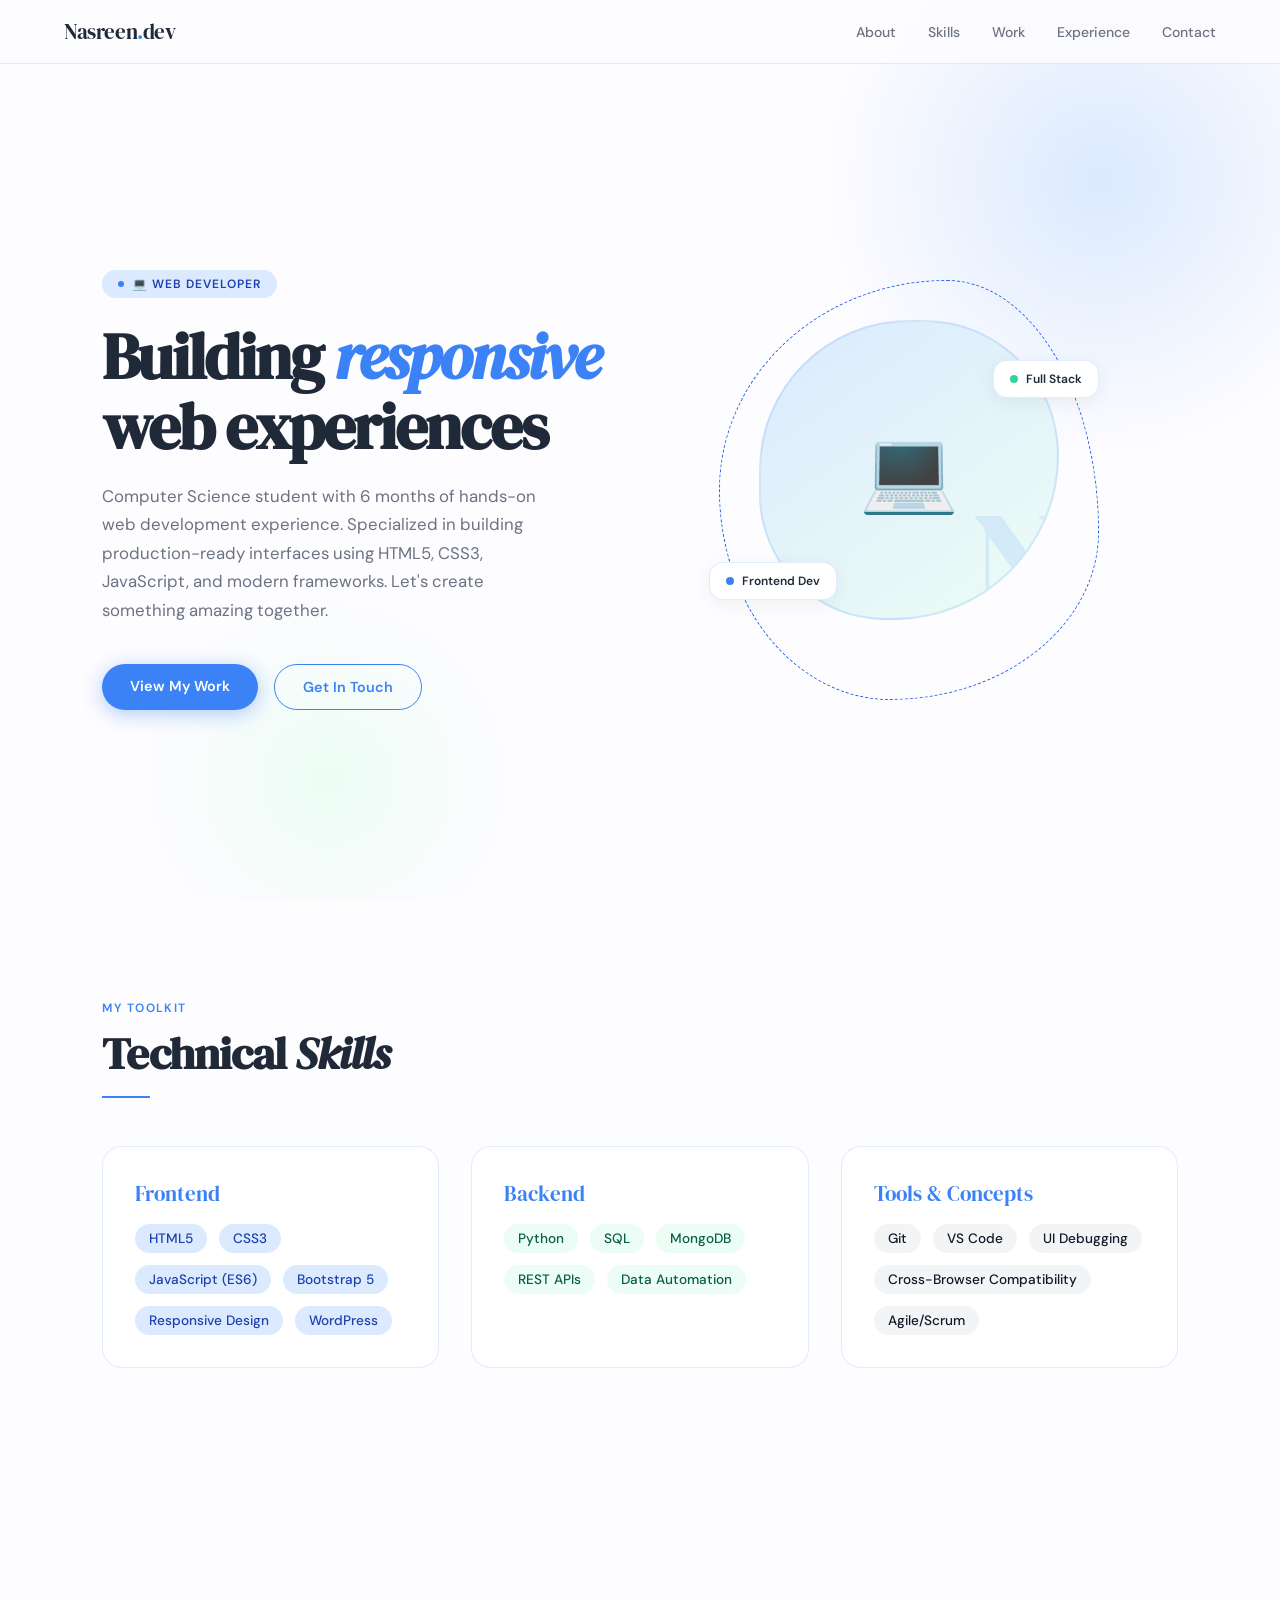
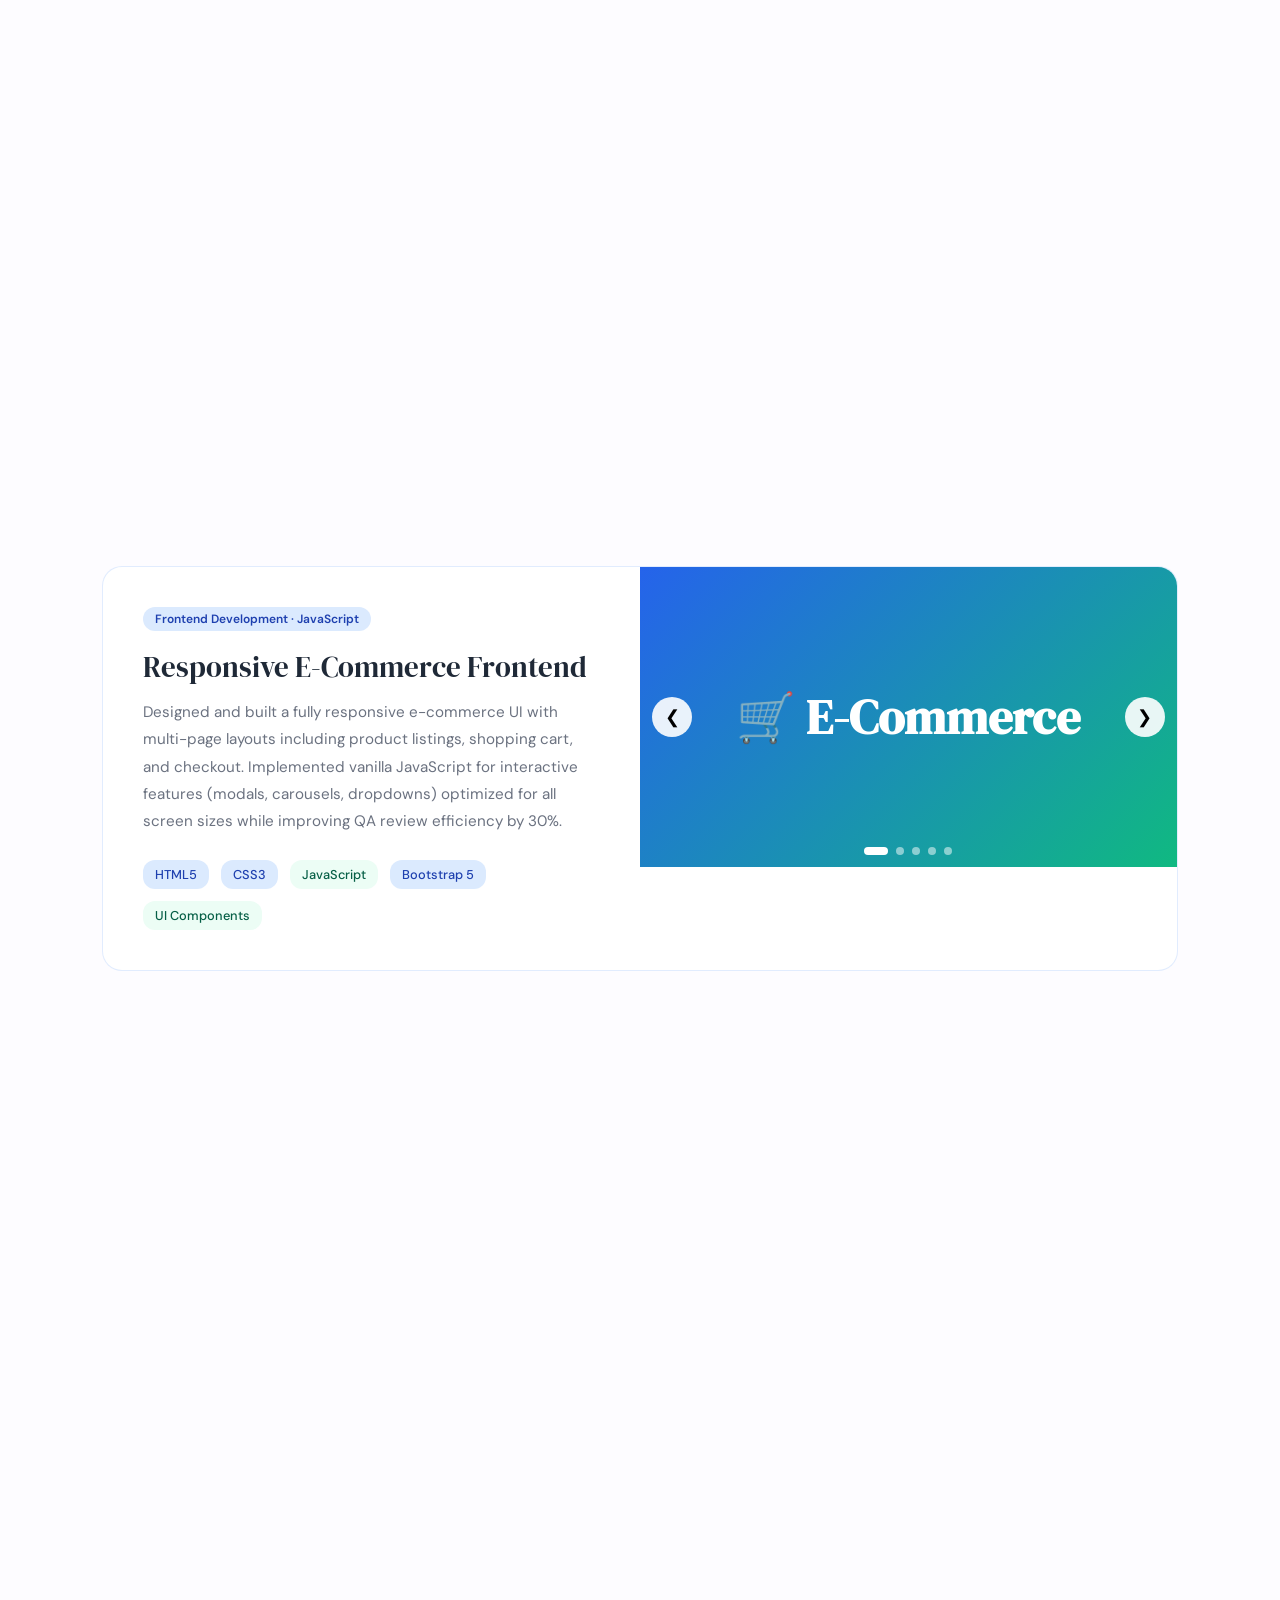
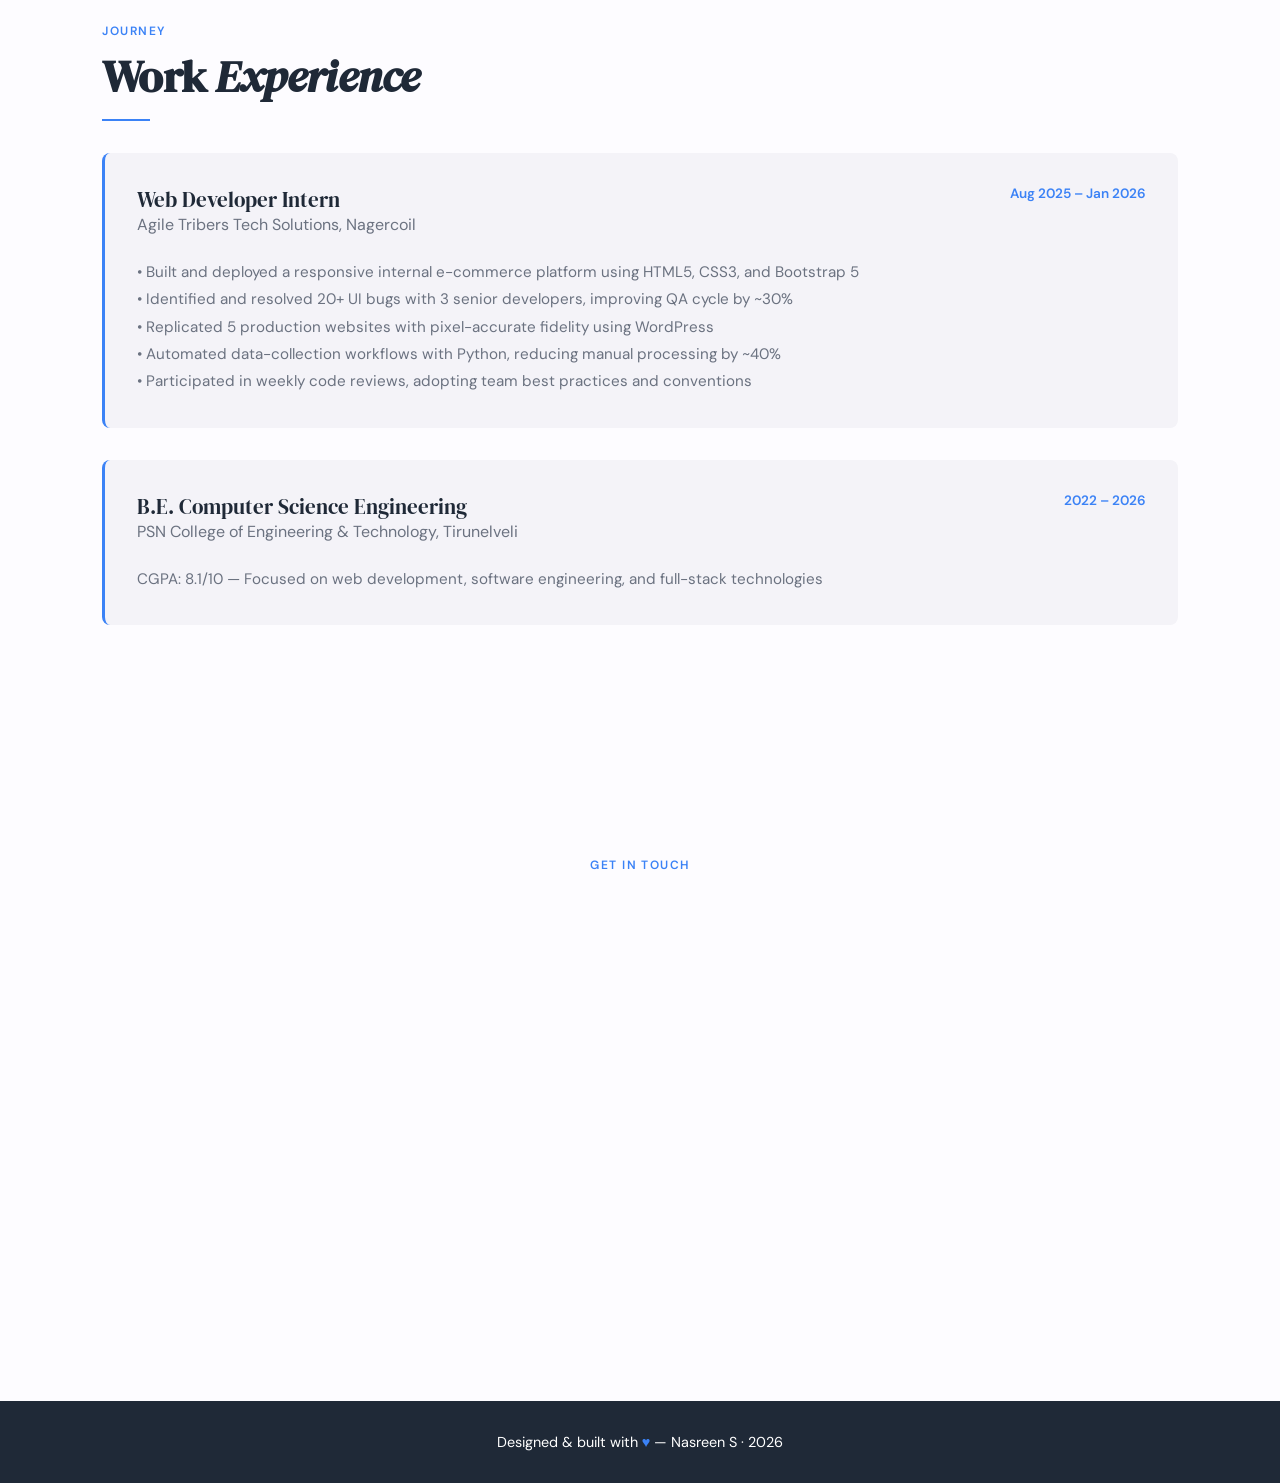
==== commit 5c260b5e: "Your update message" ====
--- a/index.html
+++ b/index.html
@@ -3,26 +3,29 @@
 <head>
 <meta charset="UTF-8" />
 <meta name="viewport" content="width=device-width, initial-scale=1.0"/>
-<title>Nasreen S — UI/UX Designer</title>
+<title>Nasreen S — Web Developer</title>
 <link href="https://fonts.googleapis.com/css2?family=DM+Serif+Display:ital@0;1&family=DM+Sans:wght@300;400;500;600&display=swap" rel="stylesheet"/>
 <style>
   *, *::before, *::after { margin: 0; padding: 0; box-sizing: border-box; }
 
   :root {
-    --lavender: #C9C2F0;
-    --lavender-light: #EAE8FB;
-    --lavender-mid: #A99DE0;
-    --pink: #F2C4D0;
-    --pink-light: #FBF0F3;
-    --pink-mid: #E89CB0;
+    --primary: #2563EB;
+    --primary-light: #DBEAFE;
+    --primary-mid: #3B82F6;
+    --accent: #10B981;
+    --accent-light: #ECFDF5;
+    --accent-mid: #34D399;
     --white: #FDFCFF;
     --gray-light: #F4F3F8;
     --gray-mid: #9896A4;
     --gray-dark: #3E3C4A;
-    --text-main: #2A2835;
-    --text-muted: #7B7989;
+    --text-main: #1F2937;
+    --text-muted: #6B7280;
     --card-bg: #FFFFFF;
-    --border: rgba(180,170,220,0.25);
+    --border: rgba(59,130,246,0.15);
+    --success: #10B981;
+    --warning: #F59E0B;
+    --code-bg: #1F2937;
   }
 
   html { scroll-behavior: smooth; }
@@ -50,7 +53,7 @@
     color: var(--text-main);
     letter-spacing: -0.02em;
   }
-  .nav-logo span { color: var(--lavender-mid); }
+  .nav-logo span { color: var(--primary-mid); }
   .nav-links { display: flex; gap: 2rem; list-style: none; }
   .nav-links a {
     text-decoration: none;
@@ -59,7 +62,63 @@
     font-weight: 500;
     transition: color 0.2s;
   }
-  .nav-links a:hover { color: var(--lavender-mid); }
+  .nav-links a:hover { color: var(--primary-mid); }
+
+  /* Mobile Menu */
+  #hamburger { display: none; }
+  #mobileMenu { display: none; }
+
+  @media (max-width: 768px) {
+    #hamburger {
+      display: flex;
+      flex-direction: column;
+      background: none;
+      border: none;
+      cursor: pointer;
+      gap: 5px;
+    }
+    #hamburger span {
+      width: 24px;
+      height: 2px;
+      background: var(--text-main);
+      transition: 0.3s;
+    }
+    #hamburger.open span:nth-child(1) { transform: rotate(45deg) translate(8px, 8px); }
+    #hamburger.open span:nth-child(2) { opacity: 0; }
+    #hamburger.open span:nth-child(3) { transform: rotate(-45deg) translate(7px, -7px); }
+
+    .nav-links { display: none; }
+    #mobileMenu {
+      position: fixed;
+      top: 64px;
+      left: 0;
+      width: 100%;
+      background: var(--white);
+      flex-direction: column;
+      gap: 0;
+      padding: 0;
+      z-index: 99;
+      display: none;
+    }
+    #mobileMenu.open { display: flex; }
+    .mobile-link {
+      padding: 16px 5%;
+      border-bottom: 1px solid var(--border);
+      text-decoration: none;
+      color: var(--text-muted);
+    }
+    #mobileOverlay {
+      display: none;
+      position: fixed;
+      top: 0;
+      left: 0;
+      width: 100%;
+      height: 100%;
+      background: rgba(0,0,0,0.5);
+      z-index: 98;
+    }
+    #mobileOverlay.open { display: block; }
+  }
 
   /* ── HERO ── */
   .hero {
@@ -76,7 +135,7 @@
     position: absolute;
     top: -120px; right: -120px;
     width: 600px; height: 600px;
-    background: radial-gradient(circle, #EAE8FB 0%, transparent 65%);
+    background: radial-gradient(circle, #DBEAFE 0%, transparent 65%);
     pointer-events: none;
   }
   .hero::after {
@@ -84,14 +143,14 @@
     position: absolute;
     bottom: -80px; left: 10%;
     width: 400px; height: 400px;
-    background: radial-gradient(circle, #FBF0F3 0%, transparent 65%);
+    background: radial-gradient(circle, #ECFDF5 0%, transparent 65%);
     pointer-events: none;
   }
   .hero-text { position: relative; z-index: 2; }
   .hero-badge {
     display: inline-flex; align-items: center; gap: 8px;
-    background: var(--lavender-light);
-    color: #6C5FC7;
+    background: var(--primary-light);
+    color: #1E40AF;
     font-size: 0.75rem; font-weight: 600;
     letter-spacing: 0.08em; text-transform: uppercase;
     padding: 6px 16px; border-radius: 100px;
@@ -100,7 +159,7 @@
   .hero-badge::before {
     content: '';
     width: 6px; height: 6px; border-radius: 50%;
-    background: #9D8FE0;
+    background: #3B82F6;
     animation: pulse 2s infinite;
   }
   @keyframes pulse {
@@ -117,7 +176,7 @@
   }
   h1 em {
     font-style: italic;
-    color: var(--lavender-mid);
+    color: var(--primary-mid);
   }
   .hero-sub {
     font-size: 1.05rem;
@@ -128,27 +187,30 @@
   }
   .hero-ctas { display: flex; gap: 1rem; flex-wrap: wrap; }
   .btn-primary {
-    background: var(--lavender-mid);
+    background: var(--primary-mid);
     color: #fff;
     text-decoration: none;
     padding: 13px 28px;
     border-radius: 100px;
     font-weight: 600; font-size: 0.9rem;
     transition: all 0.25s;
-    box-shadow: 0 4px 20px rgba(169,157,224,0.4);
-  }
-  .btn-primary:hover { background: #8C7FCB; transform: translateY(-2px); box-shadow: 0 8px 28px rgba(169,157,224,0.45); }
+    box-shadow: 0 4px 20px rgba(59,130,246,0.4);
+    border: none;
+    cursor: pointer;
+  }
+  .btn-primary:hover { background: #1D4ED8; transform: translateY(-2px); box-shadow: 0 8px 28px rgba(59,130,246,0.45); }
   .btn-outline {
     background: transparent;
-    color: var(--lavender-mid);
+    color: var(--primary-mid);
     text-decoration: none;
     padding: 13px 28px;
     border-radius: 100px;
-    border: 1.5px solid var(--lavender-mid);
+    border: 1.5px solid var(--primary-mid);
     font-weight: 600; font-size: 0.9rem;
     transition: all 0.25s;
-  }
-  .btn-outline:hover { background: var(--lavender-light); transform: translateY(-2px); }
+    cursor: pointer;
+  }
+  .btn-outline:hover { background: var(--primary-light); transform: translateY(-2px); }
 
   /* ── HERO VISUAL ── */
   .hero-visual {
@@ -166,7 +228,7 @@
     position: absolute;
     top: -20px; left: -20px;
     width: 380px; height: 420px;
-    border: 1.5px dashed var(--lavender);
+    border: 1.5px dashed var(--primary);
     border-radius: 60% 40% 55% 45% / 50% 60% 40% 50%;
     animation: rotate 18s linear infinite;
   }
@@ -174,11 +236,11 @@
   .avatar-circle {
     width: 300px; height: 300px;
     border-radius: 50% 45% 55% 42%;
-    background: linear-gradient(145deg, var(--lavender-light), var(--pink-light));
+    background: linear-gradient(145deg, var(--primary-light), var(--accent-light));
     display: flex; align-items: center; justify-content: center;
     font-family: 'DM Serif Display', serif;
     font-size: 5rem;
-    color: var(--lavender-mid);
+    color: var(--primary-mid);
     margin: 20px auto 0;
     border: 2px solid var(--border);
     position: relative;
@@ -205,17 +267,22 @@
     white-space: nowrap;
     display: flex; align-items: center; gap: 8px;
   }
-  .chip1 { bottom: 80px; left: -30px; }
-  .chip2 { top: 60px; right: -20px; }
-  .chip-dot { width: 8px; height: 8px; border-radius: 50%; background: var(--lavender-mid); }
-  .chip-dot.pink { background: var(--pink-mid); }
+  .chip1 { bottom: 80px; left: -30px; animation: float 3s ease-in-out infinite; }
+  .chip2 { top: 60px; right: -20px; animation: float 3s ease-in-out infinite 0.5s; }
+  .chip-dot { width: 8px; height: 8px; border-radius: 50%; background: var(--primary-mid); }
+  .chip-dot.accent { background: var(--accent-mid); }
+
+  @keyframes float { 
+    0%, 100% { transform: translateY(0); }
+    50% { transform: translateY(-10px); }
+  }
 
   /* ── SECTIONS ── */
   section { padding: 100px 8%; }
   .section-label {
     font-size: 0.75rem; font-weight: 600;
     letter-spacing: 0.12em; text-transform: uppercase;
-    color: var(--lavender-mid);
+    color: var(--primary-mid);
     margin-bottom: 0.75rem;
   }
   .section-title {
@@ -227,541 +294,343 @@
     margin-bottom: 1rem;
   }
   .divider {
-    width: 48px; height: 3px;
-    background: linear-gradient(90deg, var(--lavender-mid), var(--pink-mid));
-    border-radius: 2px;
-    margin: 1.5rem 0 3rem;
-  }
-
-  /* ── ABOUT ── */
-  #about { background: var(--gray-light); }
-  .about-grid {
+    width: 48px;
+    height: 2px;
+    background: var(--primary-mid);
+    margin-bottom: 2rem;
+  }
+
+  /* ── SKILLS SECTION ── */
+  .skills-container {
     display: grid;
-    grid-template-columns: 1fr 1.4fr;
-    gap: 5rem;
-    align-items: center;
-  }
-  .about-card {
-    background: var(--card-bg);
-    border: 1px solid var(--border);
-    border-radius: 24px;
-    padding: 2rem;
-    text-align: center;
-  }
-  .avatar-sm {
-    width: 96px; height: 96px;
-    border-radius: 50%;
-    background: linear-gradient(135deg, var(--lavender-light), var(--pink-light));
-    display: flex; align-items: center; justify-content: center;
-    font-family: 'DM Serif Display', serif;
-    font-size: 2.5rem;
-    color: var(--lavender-mid);
-    margin: 0 auto 1rem;
-    border: 2px solid var(--lavender);
-  }
-  .about-name { font-family: 'DM Serif Display', serif; font-size: 1.4rem; color: var(--text-main); }
-  .about-role { color: var(--lavender-mid); font-size: 0.875rem; font-weight: 600; margin: 4px 0 1.2rem; }
-  .about-stat-row { display: flex; gap: 1rem; justify-content: center; margin-top: 1.2rem; }
-  .about-stat {
-    background: var(--gray-light);
-    border-radius: 12px;
-    padding: 10px 16px;
-    text-align: center;
-    flex: 1;
-  }
-  .stat-num { font-family: 'DM Serif Display', serif; font-size: 1.4rem; color: var(--lavender-mid); }
-  .stat-lbl { font-size: 0.7rem; color: var(--text-muted); font-weight: 500; }
-  .about-info { display: flex; flex-direction: column; gap: 1.5rem; }
-  .about-text {
-    font-size: 1rem; line-height: 1.8;
-    color: var(--text-muted);
-  }
-  .edu-card {
-    background: var(--card-bg);
-    border: 1px solid var(--border);
-    border-radius: 16px;
-    padding: 1.2rem 1.5rem;
-    display: flex; gap: 1rem; align-items: flex-start;
-  }
-  .edu-icon {
-    width: 44px; height: 44px; border-radius: 12px;
-    background: var(--lavender-light);
-    display: flex; align-items: center; justify-content: center;
-    flex-shrink: 0; font-size: 1.2rem;
-  }
-  .edu-title { font-weight: 600; font-size: 0.9rem; color: var(--text-main); }
-  .edu-sub { font-size: 0.8rem; color: var(--text-muted); margin-top: 2px; }
-  .edu-year {
-    font-size: 0.7rem; font-weight: 600; letter-spacing: 0.08em;
-    background: var(--lavender-light); color: #6C5FC7;
-    padding: 3px 10px; border-radius: 100px;
-    display: inline-block; margin-top: 6px;
-  }
-
-  /* ── SKILLS ── */
-  #skills { background: var(--white); }
-  .skills-grid {
-    display: grid;
-    grid-template-columns: repeat(auto-fit, minmax(200px, 1fr));
-    gap: 1.5rem;
+    grid-template-columns: repeat(auto-fit, minmax(300px, 1fr));
+    gap: 2rem;
+    margin-top: 3rem;
   }
   .skill-group {
     background: var(--card-bg);
     border: 1px solid var(--border);
     border-radius: 20px;
-    padding: 1.5rem;
+    padding: 2rem;
+    transition: all 0.3s;
+  }
+  .skill-group:hover {
+    box-shadow: 0 12px 40px rgba(37,99,235,0.1);
+    transform: translateY(-4px);
+    border-color: var(--primary-mid);
   }
   .skill-group-title {
-    font-size: 0.7rem; font-weight: 700;
-    letter-spacing: 0.1em; text-transform: uppercase;
-    color: var(--lavender-mid);
+    font-family: 'DM Serif Display', serif;
+    font-size: 1.3rem;
+    color: var(--primary-mid);
     margin-bottom: 1rem;
   }
-  .skill-pill {
-    display: inline-flex; align-items: center; gap: 6px;
-    background: var(--gray-light);
-    border: 1px solid var(--border);
-    color: var(--text-main);
-    font-size: 0.8rem; font-weight: 500;
-    padding: 6px 12px;
-    border-radius: 100px;
-    margin: 0 6px 8px 0;
-    transition: all 0.2s;
-  }
-  .skill-pill:hover {
-    background: var(--lavender-light);
-    border-color: var(--lavender);
-    color: #6C5FC7;
-    transform: translateY(-1px);
-  }
-
-  /* ── PROJECTS ── */
-  #projects { background: var(--gray-light); }
+  .skill-list {
+    display: flex;
+    flex-wrap: wrap;
+    gap: 0.75rem;
+  }
+  .skill-tag {
+    background: var(--primary-light);
+    color: #1E40AF;
+    padding: 6px 14px;
+    border-radius: 20px;
+    font-size: 0.85rem;
+    font-weight: 500;
+    display: inline-block;
+  }
+  .skill-tag.accent {
+    background: var(--accent-light);
+    color: #065F46;
+  }
+  .skill-tag.code {
+    background: #F3F4F6;
+    color: #111827;
+  }
+
+  /* ── PROJECTS SECTION ── */
   .projects-grid {
     display: grid;
-    grid-template-columns: repeat(auto-fit, minmax(340px, 1fr));
-    gap: 2rem;
+    grid-template-columns: 1fr;
+    gap: 3rem;
+    margin-top: 3rem;
   }
   .project-card {
     background: var(--card-bg);
     border: 1px solid var(--border);
-    border-radius: 24px;
+    border-radius: 20px;
     overflow: hidden;
     transition: all 0.3s;
+    display: grid;
+    grid-template-columns: 1fr 1fr;
   }
   .project-card:hover {
-    transform: translateY(-6px);
-    box-shadow: 0 20px 60px rgba(169,157,224,0.18);
-    border-color: var(--lavender);
-  }
-
-  /* Carousel Styles */
+    box-shadow: 0 20px 50px rgba(37,99,235,0.1);
+    border-color: var(--primary-mid);
+  }
+  .project-card:nth-child(even) {
+    grid-template-columns: 1fr 1fr;
+  }
+  .project-card:nth-child(even) .project-body {
+    order: -1;
+  }
   .project-carousel {
     position: relative;
-    height: 280px;
+    width: 100%;
+    height: 300px;
+    background: linear-gradient(135deg, var(--primary-light), var(--accent-light));
     display: flex;
     align-items: center;
     justify-content: center;
     overflow: hidden;
-    background: linear-gradient(135deg, #EAE8FB 0%, #F2E6F8 50%, #FBF0F3 100%);
-  }
-
+  }
   .carousel-track {
     display: flex;
-    transition: transform 0.4s cubic-bezier(0.4, 0.0, 0.2, 1);
     width: 100%;
     height: 100%;
-  }
-
+    transition: transform 0.4s ease;
+  }
   .carousel-slide {
     min-width: 100%;
     height: 100%;
     display: flex;
     align-items: center;
     justify-content: center;
-    padding: 20px;
-  }
-
+    background: linear-gradient(135deg, #2563EB, #10B981);
+    color: white;
+    font-family: 'DM Serif Display', serif;
+    font-size: 3rem;
+    font-weight: bold;
+  }
   .carousel-slide img {
-    max-width: 100%;
-    max-height: 100%;
-    object-fit: contain;
-    border-radius: 8px;
-    box-shadow: 0 8px 24px rgba(0, 0, 0, 0.12);
-  }
-
+    width: 100%;
+    height: 100%;
+    object-fit: cover;
+  }
   .carousel-nav {
     position: absolute;
     top: 50%;
     transform: translateY(-50%);
-    background: rgba(255, 255, 255, 0.95);
+    background: rgba(255,255,255,0.9);
     border: none;
     width: 40px;
     height: 40px;
     border-radius: 50%;
     cursor: pointer;
-    display: flex;
-    align-items: center;
-    justify-content: center;
-    font-size: 1.2rem;
-    transition: all 0.2s ease;
-    z-index: 10;
-    box-shadow: 0 4px 12px rgba(0, 0, 0, 0.1);
-  }
-
-  .carousel-nav:hover {
-    background: white;
-    box-shadow: 0 6px 16px rgba(0, 0, 0, 0.15);
-    transform: translateY(-50%) scale(1.1);
-  }
-
+    font-size: 18px;
+    transition: all 0.3s;
+    z-index: 5;
+  }
+  .carousel-nav:hover { background: white; transform: translateY(-50%) scale(1.1); }
   .carousel-nav.prev { left: 12px; }
   .carousel-nav.next { right: 12px; }
-
   .carousel-dots {
     position: absolute;
     bottom: 12px;
     left: 50%;
     transform: translateX(-50%);
     display: flex;
-    gap: 6px;
-    z-index: 10;
-  }
-
+    gap: 8px;
+    z-index: 5;
+  }
   .dot {
     width: 8px;
     height: 8px;
     border-radius: 50%;
-    background: rgba(255, 255, 255, 0.6);
+    background: rgba(255,255,255,0.5);
+    border: none;
     cursor: pointer;
-    transition: all 0.3s ease;
-    border: none;
-    padding: 0;
-  }
-
-  .dot:hover {
-    background: rgba(255, 255, 255, 0.9);
-  }
-
-  .dot.active {
-    background: var(--lavender-mid);
-    width: 24px;
-    border-radius: 4px;
-  }
-
-  .project-thumb {
-    height: 220px;
-    display: flex;
-    align-items: center;
-    justify-content: center;
-    position: relative;
-    overflow: hidden;
-  }
-
-  .project-thumb.health {
-    background: linear-gradient(135deg, #EAE8FB 0%, #F2E6F8 50%, #FBF0F3 100%);
-  }
-
-  .project-thumb.crm {
-    background: linear-gradient(135deg, #E6F4FF 0%, #EAE8FB 50%, #F0F8FF 100%);
-  }
-
-  .thumb-mockup {
-    width: 160px;
-    height: 140px;
-    border-radius: 16px;
-    background: rgba(255, 255, 255, 0.9);
-    border: 1px solid rgba(180, 170, 220, 0.3);
-    padding: 12px;
+    transition: all 0.3s;
+  }
+  .dot.active { background: white; width: 24px; border-radius: 4px; }
+
+  .project-body {
+    padding: 2.5rem;
     display: flex;
     flex-direction: column;
-    gap: 7px;
-    box-shadow: 0 8px 30px rgba(0, 0, 0, 0.08);
-    position: relative;
-  }
-
-  .mockup-bar {
-    height: 8px;
-    border-radius: 4px;
-    background: var(--lavender-light);
-  }
-
-  .mockup-bar.wide { width: 80%; }
-  .mockup-bar.mid { width: 55%; }
-  .mockup-bar.pink-bar { background: var(--pink-light); width: 65%; }
-
-  .mockup-circle {
-    width: 28px;
-    height: 28px;
-    border-radius: 50%;
-    background: linear-gradient(135deg, var(--lavender), var(--pink));
-    margin-bottom: 4px;
-  }
-
-  .mockup-row {
-    display: flex;
-    gap: 5px;
-  }
-
-  .mockup-chip {
-    height: 18px;
-    border-radius: 6px;
-    background: var(--lavender-light);
-    flex: 1;
-  }
-
-  .project-body {
-    padding: 1.5rem;
-  }
-
+    justify-content: space-between;
+  }
   .project-tag {
-    font-size: 0.7rem;
-    font-weight: 700;
-    letter-spacing: 0.1em;
-    text-transform: uppercase;
-    color: var(--lavender-mid);
-    margin-bottom: 0.5rem;
-  }
-
+    display: inline-block;
+    background: var(--primary-light);
+    color: #1E40AF;
+    font-size: 0.75rem;
+    font-weight: 600;
+    padding: 4px 12px;
+    border-radius: 100px;
+    margin-bottom: 1rem;
+    width: fit-content;
+  }
   .project-title {
     font-family: 'DM Serif Display', serif;
-    font-size: 1.25rem;
+    font-size: 1.8rem;
     color: var(--text-main);
-    margin-bottom: 0.6rem;
-  }
-
+    margin-bottom: 0.75rem;
+  }
   .project-desc {
-    font-size: 0.875rem;
     color: var(--text-muted);
-    line-height: 1.7;
-    margin-bottom: 1.2rem;
-  }
-
+    line-height: 1.8;
+    font-size: 0.95rem;
+    margin-bottom: 1.5rem;
+  }
   .project-tags-row {
     display: flex;
     flex-wrap: wrap;
-    gap: 6px;
-  }
-
+    gap: 0.75rem;
+  }
   .tag {
-    font-size: 0.72rem;
+    background: var(--primary-light);
+    color: #1E40AF;
+    padding: 6px 12px;
+    border-radius: 12px;
+    font-size: 0.8rem;
+    font-weight: 500;
+  }
+  .tag.accent {
+    background: var(--accent-light);
+    color: #065F46;
+  }
+
+  /* ── EXPERIENCE SECTION ── */
+  .experience-list {
+    margin-top: 2rem;
+  }
+  .experience-item {
+    padding: 2rem;
+    border-left: 3px solid var(--primary-mid);
+    background: var(--gray-light);
+    border-radius: 8px;
+    margin-bottom: 2rem;
+  }
+  .exp-header {
+    display: flex;
+    justify-content: space-between;
+    align-items: start;
+    margin-bottom: 0.5rem;
+  }
+  .exp-role {
+    font-family: 'DM Serif Display', serif;
+    font-size: 1.3rem;
+    color: var(--text-main);
+  }
+  .exp-date {
+    color: var(--primary-mid);
     font-weight: 600;
-    background: var(--lavender-light);
-    color: #6C5FC7;
-    padding: 4px 10px;
-    border-radius: 100px;
-  }
-
-  .tag.pink {
-    background: var(--pink-light);
-    color: #C2607A;
-  }
-
-  /* ── CONTACT ── */
-  #contact { background: var(--white); }
+    font-size: 0.85rem;
+  }
+  .exp-company {
+    color: var(--text-muted);
+    margin-bottom: 1rem;
+  }
+  .exp-desc {
+    color: var(--text-muted);
+    line-height: 1.8;
+    font-size: 0.95rem;
+  }
+
+  /* ── CONTACT SECTION ── */
   .contact-wrap {
-    max-width: 760px;
-    margin: 0 auto;
     text-align: center;
   }
   .contact-grid {
     display: grid;
-    grid-template-columns: repeat(3, 1fr);
-    gap: 1.5rem;
+    grid-template-columns: repeat(auto-fit, minmax(280px, 1fr));
+    gap: 2rem;
     margin-top: 3rem;
   }
   .contact-card {
-    background: var(--gray-light);
+    background: var(--card-bg);
     border: 1px solid var(--border);
-    border-radius: 20px;
-    padding: 1.8rem 1.2rem;
-    text-align: center;
+    border-radius: 16px;
+    padding: 2rem;
     text-decoration: none;
-    transition: all 0.25s;
-    display: block;
+    color: inherit;
+    transition: all 0.3s;
+    display: flex;
+    flex-direction: column;
+    align-items: center;
   }
   .contact-card:hover {
-    background: var(--lavender-light);
-    border-color: var(--lavender);
+    box-shadow: 0 12px 40px rgba(37,99,235,0.1);
+    border-color: var(--primary-mid);
     transform: translateY(-4px);
-    box-shadow: 0 12px 40px rgba(169,157,224,0.2);
   }
   .contact-icon {
-    font-size: 1.6rem;
-    margin-bottom: 0.75rem;
-    display: block;
-  }
-  .contact-label { font-size: 0.7rem; font-weight: 700; letter-spacing: 0.1em; text-transform: uppercase; color: var(--lavender-mid); margin-bottom: 4px; }
-  .contact-value { font-size: 0.85rem; color: var(--text-main); font-weight: 500; word-break: break-all; }
+    font-size: 2.5rem;
+    margin-bottom: 1rem;
+  }
+  .contact-label {
+    color: var(--text-muted);
+    font-size: 0.85rem;
+    font-weight: 600;
+    text-transform: uppercase;
+    letter-spacing: 0.05em;
+    margin-bottom: 0.5rem;
+  }
+  .contact-value {
+    color: var(--text-main);
+    font-size: 1rem;
+    font-weight: 600;
+  }
 
   /* ── FOOTER ── */
   footer {
     background: var(--text-main);
-    color: rgba(255,255,255,0.5);
+    color: white;
     text-align: center;
-    padding: 2rem 5%;
-    font-size: 0.8rem;
-  }
-  footer span { color: var(--lavender); }
-
-  /* ── FADE IN ── */
+    padding: 2rem 8%;
+    font-size: 0.9rem;
+  }
+  footer span {
+    color: var(--primary-mid);
+  }
+
+  /* ── ANIMATIONS ── */
   .fade-up {
     opacity: 0;
-    transform: translateY(30px);
-    transition: opacity 0.7s ease, transform 0.7s ease;
+    transform: translateY(20px);
+    transition: opacity 0.6s ease, transform 0.6s ease;
   }
   .fade-up.visible {
     opacity: 1;
-    transform: none;
-  }
-
-  /* ── HAMBURGER BUTTON ── */
-  .hamburger {
-    display: none;
-    flex-direction: column;
-    justify-content: center;
-    align-items: center;
-    gap: 5px;
-    width: 40px;
-    height: 40px;
-    background: transparent;
-    border: none;
-    cursor: pointer;
-    padding: 4px;
-    border-radius: 10px;
-    transition: background 0.2s;
-    z-index: 200;
-  }
-  .hamburger:hover { background: var(--lavender-light); }
-  .hamburger span {
-    display: block;
-    width: 22px;
-    height: 2px;
-    background: var(--text-main);
-    border-radius: 2px;
-    transform-origin: center;
-    transition: transform 0.35s cubic-bezier(0.4,0,0.2,1),
-                opacity 0.25s ease,
-                width 0.25s ease;
-  }
-  .hamburger.open span:nth-child(1) { transform: translateY(7px) rotate(45deg); }
-  .hamburger.open span:nth-child(2) { opacity: 0; width: 0; }
-  .hamburger.open span:nth-child(3) { transform: translateY(-7px) rotate(-45deg); }
-
-  /* ── MOBILE MENU PANEL ── */
-  .mobile-menu {
-    display: none;
-    position: fixed;
-    top: 0; right: 0;
-    width: min(80vw, 300px);
-    height: 100%;
-    background: rgba(253,252,255,0.97);
-    backdrop-filter: blur(20px);
-    -webkit-backdrop-filter: blur(20px);
-    z-index: 150;
-    padding: 90px 2rem 2rem;
-    border-left: 1px solid var(--border);
-    box-shadow: -8px 0 40px rgba(169,157,224,0.12);
-    transform: translateX(100%);
-    transition: transform 0.38s cubic-bezier(0.4,0,0.2,1);
-  }
-  .mobile-menu.open { transform: translateX(0); }
-
-  .mobile-links { list-style: none; display: flex; flex-direction: column; gap: 0; }
-
-  .mobile-link {
-    display: block;
-    text-decoration: none;
-    color: var(--text-main);
-    font-size: 1.35rem;
-    font-family: 'DM Serif Display', serif;
-    padding: 1rem 0;
-    border-bottom: 1px solid var(--border);
-    opacity: 0;
-    transform: translateX(24px);
-    transition: color 0.2s, padding-left 0.2s,
-                opacity 0.35s ease, transform 0.35s ease;
-  }
-  .mobile-menu.open .mobile-link { opacity: 1; transform: translateX(0); }
-  .mobile-menu.open .mobile-links li:nth-child(1) .mobile-link { transition-delay: 0.07s; }
-  .mobile-menu.open .mobile-links li:nth-child(2) .mobile-link { transition-delay: 0.12s; }
-  .mobile-menu.open .mobile-links li:nth-child(3) .mobile-link { transition-delay: 0.17s; }
-  .mobile-menu.open .mobile-links li:nth-child(4) .mobile-link { transition-delay: 0.22s; }
-  .mobile-link:hover { color: var(--lavender-mid); padding-left: 8px; }
-
-  .mobile-overlay {
-    display: none;
-    position: fixed;
-    inset: 0;
-    background: rgba(42,40,53,0.35);
-    z-index: 140;
-    opacity: 0;
-    backdrop-filter: blur(2px);
-    transition: opacity 0.35s;
-  }
-  .mobile-overlay.open { opacity: 1; }
-
-  /* ── 900px ── */
-  @media (max-width: 900px) {
-    .hero { grid-template-columns: 1fr; text-align: center; padding-top: 100px; }
-    .hero-sub { max-width: 100%; margin-left: auto; margin-right: auto; }
-    .hero-ctas { justify-content: center; }
-    .hero-visual { margin-top: 3rem; }
-    .about-grid { grid-template-columns: 1fr; }
-    .contact-grid { grid-template-columns: repeat(2,1fr); }
-  }
-
-  /* ── 768px MOBILE ── */
+    transform: translateY(0);
+  }
+
+  /* ── RESPONSIVE ── */
   @media (max-width: 768px) {
-    .nav-links { display: none; }
-    .hamburger { display: flex; }
-    .mobile-menu { display: block; }
-    .mobile-overlay { display: block; }
-
     .hero {
       grid-template-columns: 1fr;
-      text-align: center;
-      padding: 100px 6% 60px;
-      min-height: auto;
-    }
-    .hero-sub { max-width: 100%; margin-left: auto; margin-right: auto; font-size: 0.95rem; }
-    .hero-ctas { justify-content: center; flex-direction: column; align-items: center; }
-    .btn-primary, .btn-outline { width: 100%; max-width: 260px; text-align: center; }
-    .hero-visual { margin-top: 2.5rem; }
-
-    .avatar-wrap { width: 240px; height: 280px; }
-    .avatar-ring { width: 280px; height: 320px; top: -15px; left: -15px; }
-    .avatar-circle { width: 210px; height: 210px; font-size: 3.5rem; }
-    .float-chip { font-size: 0.68rem; padding: 7px 12px; }
-    .chip1 { bottom: 55px; left: -10px; }
-    .chip2 { top: 40px; right: -10px; }
-
-    section { padding: 70px 5%; }
-    .about-grid { grid-template-columns: 1fr; gap: 2.5rem; }
-    .about-stat-row { flex-wrap: wrap; }
-
-    .skills-grid { grid-template-columns: 1fr 1fr; gap: 1rem; }
-
-    .projects-grid { grid-template-columns: 1fr; }
-    .project-carousel { height: 220px; }
-
-    .contact-grid { grid-template-columns: 1fr; gap: 1rem; }
-    .contact-card { padding: 1.4rem 1rem; }
-
-    .section-title { font-size: clamp(1.7rem, 6vw, 2.2rem); }
-  }
-
-  /* ── 480px SMALL PHONES ── */
-  @media (max-width: 480px) {
-    nav { padding: 0 4%; }
-    .nav-logo { font-size: 1.15rem; }
-    h1 { font-size: clamp(2.2rem, 9vw, 3rem); }
-    .hero { padding: 90px 4% 50px; }
-    section { padding: 60px 4%; }
-    .skills-grid { grid-template-columns: 1fr; }
-    .about-stat-row { gap: 0.6rem; }
-    .hero-badge { font-size: 0.68rem; }
-    .float-chip { display: none; }
+      padding-top: 100px;
+    }
+    .hero-visual {
+      margin-top: 2rem;
+    }
+    .avatar-wrap {
+      width: 240px;
+      height: 280px;
+    }
+    .avatar-circle {
+      width: 200px;
+      height: 200px;
+      font-size: 3rem;
+    }
+    .avatar-ring {
+      width: 280px;
+      height: 320px;
+    }
+    section { padding: 60px 5%; }
+    .project-card {
+      grid-template-columns: 1fr;
+    }
+    .project-card:nth-child(even) .project-body {
+      order: 0;
+    }
+    .skills-container {
+      grid-template-columns: 1fr;
+    }
+    .project-carousel {
+      height: 200px;
+    }
   }
 </style>
 </head>
@@ -769,40 +638,41 @@
 
 <!-- NAV -->
 <nav>
-  <div class="nav-logo">Nasreen<span>.</span></div>
+  <div class="nav-logo">Nasreen<span>.</span>dev</div>
   <ul class="nav-links">
     <li><a href="#about">About</a></li>
     <li><a href="#skills">Skills</a></li>
-    <li><a href="#projects">Projects</a></li>
+    <li><a href="#projects">Work</a></li>
+    <li><a href="#experience">Experience</a></li>
     <li><a href="#contact">Contact</a></li>
   </ul>
-  <button class="hamburger" id="hamburger" aria-label="Toggle menu" aria-expanded="false">
+  <button id="hamburger" aria-label="Menu" aria-expanded="false">
     <span></span>
     <span></span>
     <span></span>
   </button>
 </nav>
 
-<!-- MOBILE MENU -->
-<div class="mobile-menu" id="mobileMenu">
-  <ul class="mobile-links">
-    <li><a href="#about" class="mobile-link">About</a></li>
-    <li><a href="#skills" class="mobile-link">Skills</a></li>
-    <li><a href="#projects" class="mobile-link">Projects</a></li>
-    <li><a href="#contact" class="mobile-link">Contact</a></li>
-  </ul>
+<div id="mobileOverlay"></div>
+<div id="mobileMenu">
+  <a href="#about" class="mobile-link">About</a>
+  <a href="#skills" class="mobile-link">Skills</a>
+  <a href="#projects" class="mobile-link">Work</a>
+  <a href="#experience" class="mobile-link">Experience</a>
+  <a href="#contact" class="mobile-link">Contact</a>
 </div>
-<div class="mobile-overlay" id="mobileOverlay"></div>
 
 <!-- HERO -->
-<section class="hero">
-  <div class="hero-text fade-up">
-    <div class="hero-badge">Open to Opportunities</div>
-    <h1>Crafting <em>intuitive</em><br>digital experiences</h1>
-    <p class="hero-sub">
-      Hi, I'm Nasreen — a UI/UX & Graphic Designer passionate about designing clean, user-centered products that make technology feel effortless.
+<section class="hero" id="about">
+  <div class="hero-text">
+    <div class="hero-badge fade-up">
+      💻 Web Developer
+    </div>
+    <h1 class="fade-up">Building <em>responsive</em> web experiences</h1>
+    <p class="hero-sub fade-up">
+      Computer Science student with 6 months of hands-on web development experience. Specialized in building production-ready interfaces using HTML5, CSS3, JavaScript, and modern frameworks. Let's create something amazing together.
     </p>
-    <div class="hero-ctas">
+    <div class="hero-ctas fade-up">
       <a href="#projects" class="btn-primary">View My Work</a>
       <a href="#contact" class="btn-outline">Get In Touch</a>
     </div>
@@ -810,106 +680,81 @@
   <div class="hero-visual fade-up">
     <div class="avatar-wrap">
       <div class="avatar-ring"></div>
-      <div class="avatar-circle">N</div>
-      <div class="float-chip chip1"><span class="chip-dot pink"></span> UI/UX Designer</div>
-      <div class="float-chip chip2"><span class="chip-dot"></span> Figma Expert</div>
+      <div class="avatar-circle">💻</div>
+      <div class="float-chip chip1">
+        <span class="chip-dot"></span>
+        Frontend Dev
+      </div>
+      <div class="float-chip chip2">
+        <span class="chip-dot accent"></span>
+        Full Stack
+      </div>
     </div>
   </div>
 </section>
 
-<!-- ABOUT -->
-<section id="about">
-  <div class="section-label fade-up">Who I Am</div>
-  <h2 class="section-title fade-up">A bit <em style="font-family:'DM Serif Display',serif;font-style:italic;color:var(--lavender-mid)">about me</em></h2>
+<!-- SKILLS -->
+<section id="skills">
+  <div class="section-label fade-up">My Toolkit</div>
+  <h2 class="section-title fade-up">Technical <em>Skills</em></h2>
   <div class="divider fade-up"></div>
-  <div class="about-grid">
-    <div class="about-card fade-up">
-      <div class="avatar-sm">N</div>
-      <div class="about-name">Nasreen S</div>
-      <div class="about-role">UI/UX & Graphic Designer</div>
-      <div style="font-size:0.8rem;color:var(--text-muted)">📍 Tamil Nadu, India</div>
-      <div class="about-stat-row">
-        <div class="about-stat"><div class="stat-num">2</div><div class="stat-lbl">Projects</div></div>
-        <div class="about-stat"><div class="stat-num">4+</div><div class="stat-lbl">Tools</div></div>
-        <div class="about-stat"><div class="stat-num">2026</div><div class="stat-lbl">Graduate</div></div>
-      </div>
-    </div>
-    <div class="about-info fade-up">
-      <p class="about-text">
-        I'm a recent Computer Science & Engineering graduate from PSN College of Engineering and Technology, passionate about creating digital experiences that are both visually appealing and user-friendly. I believe great design should feel simple, intuitive, and effortless for users.</p>
-      <p class="about-text">
-        My technical background gives me a strong understanding of frontend development and modern digital products, allowing me to design interfaces that are both creative and practical. From wireframes to high-fidelity prototypes, I focus on clean design, usability, and attention to detail in every project. </p>
-      <div class="edu-card">
-        <div class="edu-icon">🎓</div>
-        <div>
-          <div class="edu-title">B.E. Computer Science & Engineering</div>
-          <div class="edu-sub">PSN College of Engineering and Technology</div>
-          <div class="edu-year">2022 – 2026</div>
-        </div>
+
+  <div class="skills-container">
+    <!-- Frontend Skills -->
+    <div class="skill-group fade-up">
+      <div class="skill-group-title">Frontend</div>
+      <div class="skill-list">
+        <span class="skill-tag">HTML5</span>
+        <span class="skill-tag">CSS3</span>
+        <span class="skill-tag">JavaScript (ES6)</span>
+        <span class="skill-tag">Bootstrap 5</span>
+        <span class="skill-tag">Responsive Design</span>
+        <span class="skill-tag">WordPress</span>
+      </div>
+    </div>
+
+    <!-- Backend Skills -->
+    <div class="skill-group fade-up">
+      <div class="skill-group-title">Backend</div>
+      <div class="skill-list">
+        <span class="skill-tag accent">Python</span>
+        <span class="skill-tag accent">SQL</span>
+        <span class="skill-tag accent">MongoDB</span>
+        <span class="skill-tag accent">REST APIs</span>
+        <span class="skill-tag accent">Data Automation</span>
+      </div>
+    </div>
+
+    <!-- Tools & Concepts -->
+    <div class="skill-group fade-up">
+      <div class="skill-group-title">Tools & Concepts</div>
+      <div class="skill-list">
+        <span class="skill-tag code">Git</span>
+        <span class="skill-tag code">VS Code</span>
+        <span class="skill-tag code">UI Debugging</span>
+        <span class="skill-tag code">Cross-Browser Compatibility</span>
+        <span class="skill-tag code">Agile/Scrum</span>
       </div>
     </div>
   </div>
 </section>
 
-<!-- SKILLS -->
-<section id="skills">
-  <div class="section-label fade-up">What I Know</div>
-  <h2 class="section-title fade-up">Skills &amp; <em style="font-family:'DM Serif Display',serif;font-style:italic;color:var(--lavender-mid)">Expertise</em></h2>
-  <div class="divider fade-up"></div>
-  <div class="skills-grid">
-    <div class="skill-group fade-up">
-      <div class="skill-group-title">🎨 Design</div>
-      <span class="skill-pill">UI/UX Design</span>
-      <span class="skill-pill">Mobile App Design</span>
-      <span class="skill-pill">Dashboard Design</span>
-      <span class="skill-pill">Wireframing</span>
-      <span class="skill-pill">Prototyping</span>
-      <span class="skill-pill">User Research</span>
-      <span class="skill-pill">Responsive Design</span>
-    </div>
-    <div class="skill-group fade-up">
-      <div class="skill-group-title">💻 Development</div>
-      <span class="skill-pill">React Native</span>
-      <span class="skill-pill">Angular</span>
-      <span class="skill-pill">Firebase</span>
-      <span class="skill-pill">Node.js</span>
-      <span class="skill-pill">MongoDB</span>
-    </div>
-    <div class="skill-group fade-up">
-      <div class="skill-group-title">🛠 Tools</div>
-      <span class="skill-pill">Figma</span>
-      <span class="skill-pill">Photoshop</span>
-      <span class="skill-pill">Adobe Illustrator</span>
-    </div>
-  </div>
-</section>
-
 <!-- PROJECTS -->
 <section id="projects">
-  <div class="section-label fade-up">What I've Built</div>
-  <h2 class="section-title fade-up">Featured <em style="font-family:'DM Serif Display',serif;font-style:italic;color:var(--lavender-mid)">Projects</em></h2>
+  <div class="section-label fade-up">Portfolio</div>
+  <h2 class="section-title fade-up">Featured <em>Projects</em></h2>
   <div class="divider fade-up"></div>
+
   <div class="projects-grid">
-
-    <!-- Athnova Business Suite Project -->
+    <!-- Project 1: Website Duplication -->
     <div class="project-card fade-up">
       <div class="project-carousel">
         <div class="carousel-track" style="transform: translateX(0%)">
-          <div class="carousel-slide">
-            <img src="[data-uri]" alt="Athnova Dashboard"/>
-          </div>
-          <div class="carousel-slide">
-            <img src="[data-uri]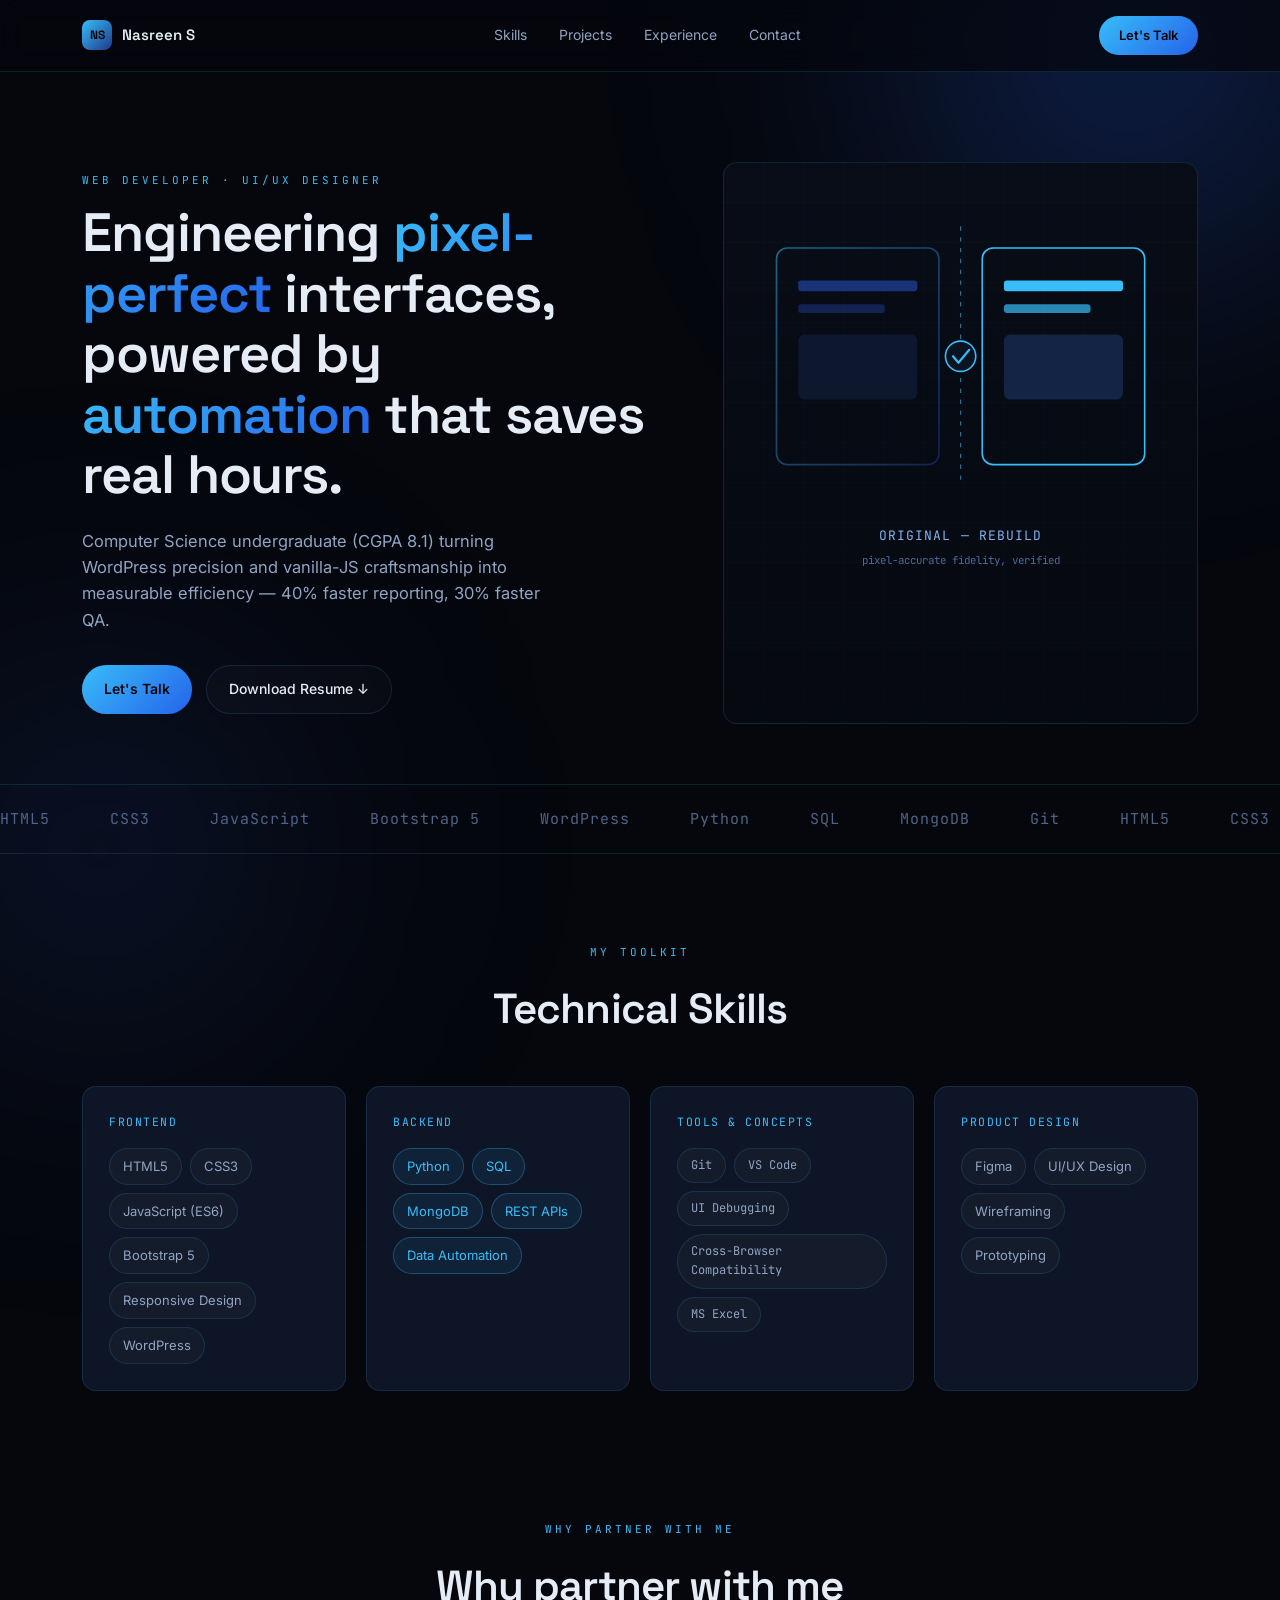
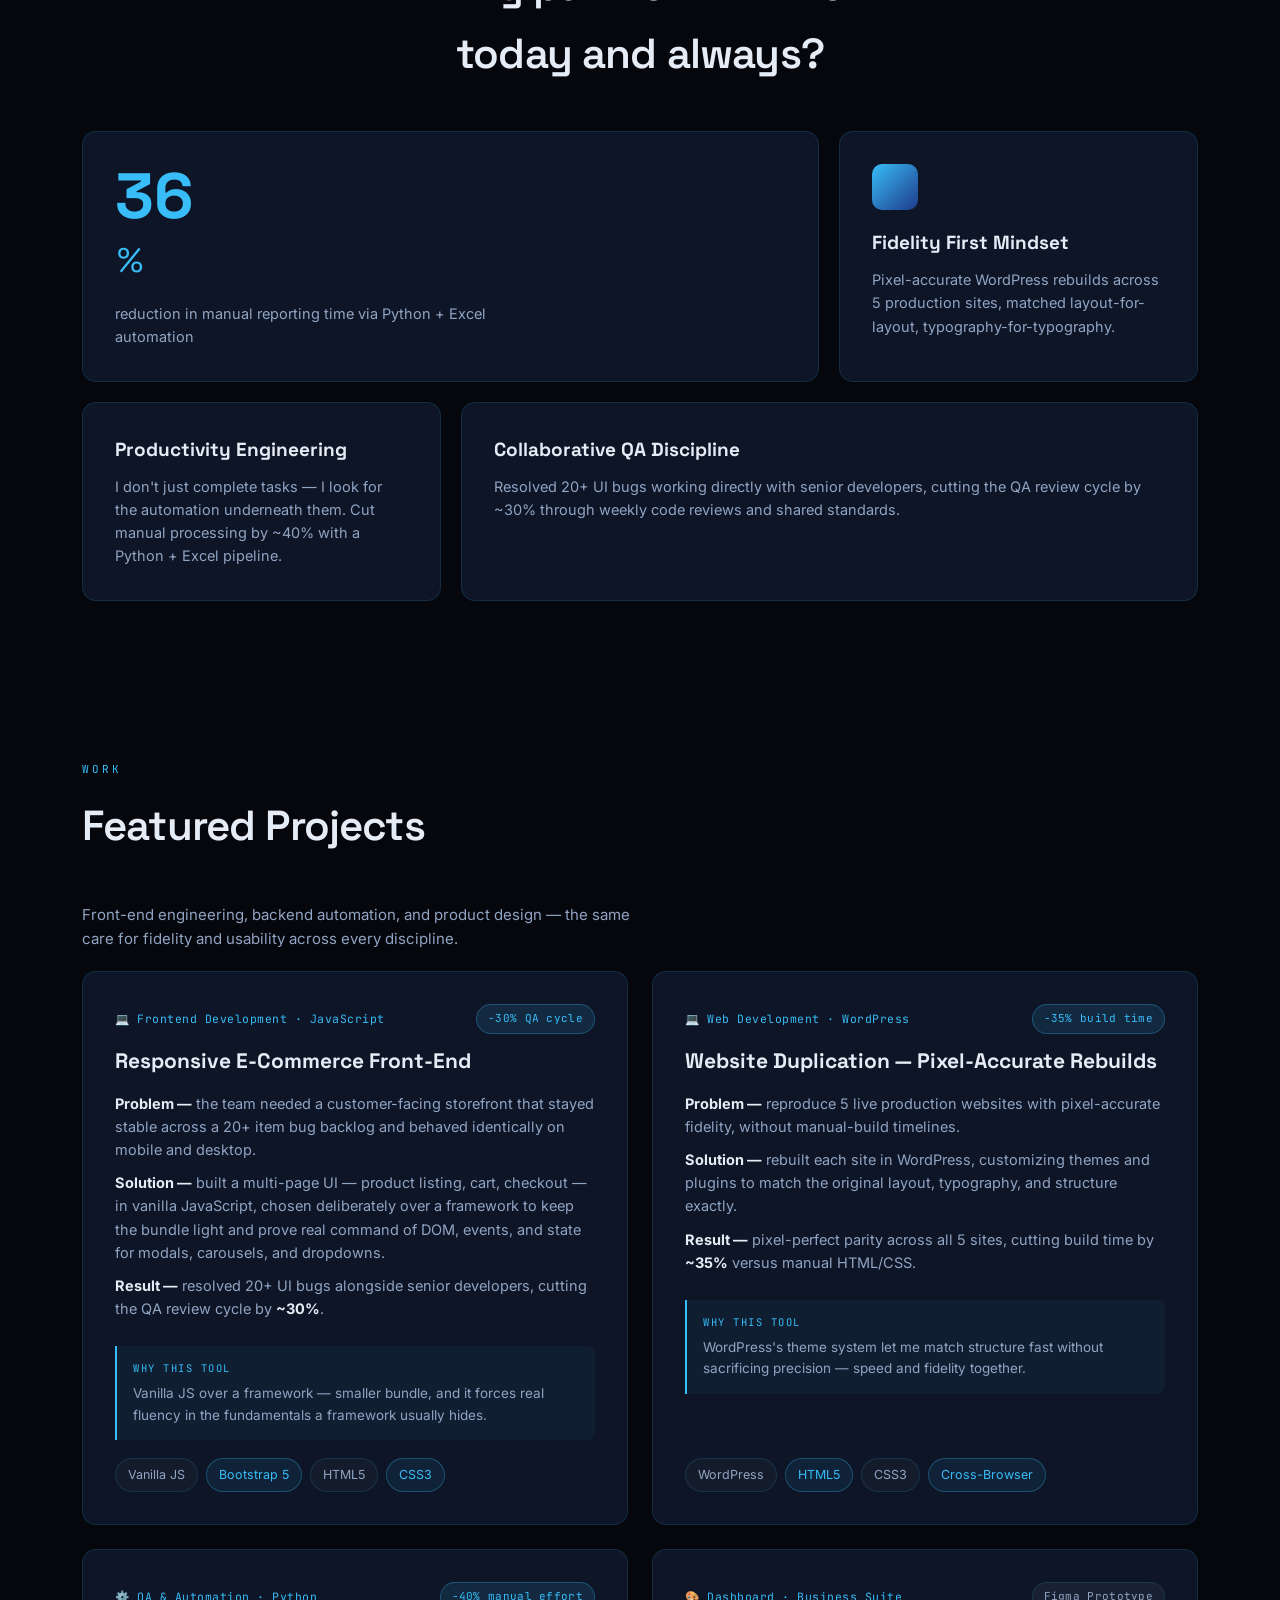
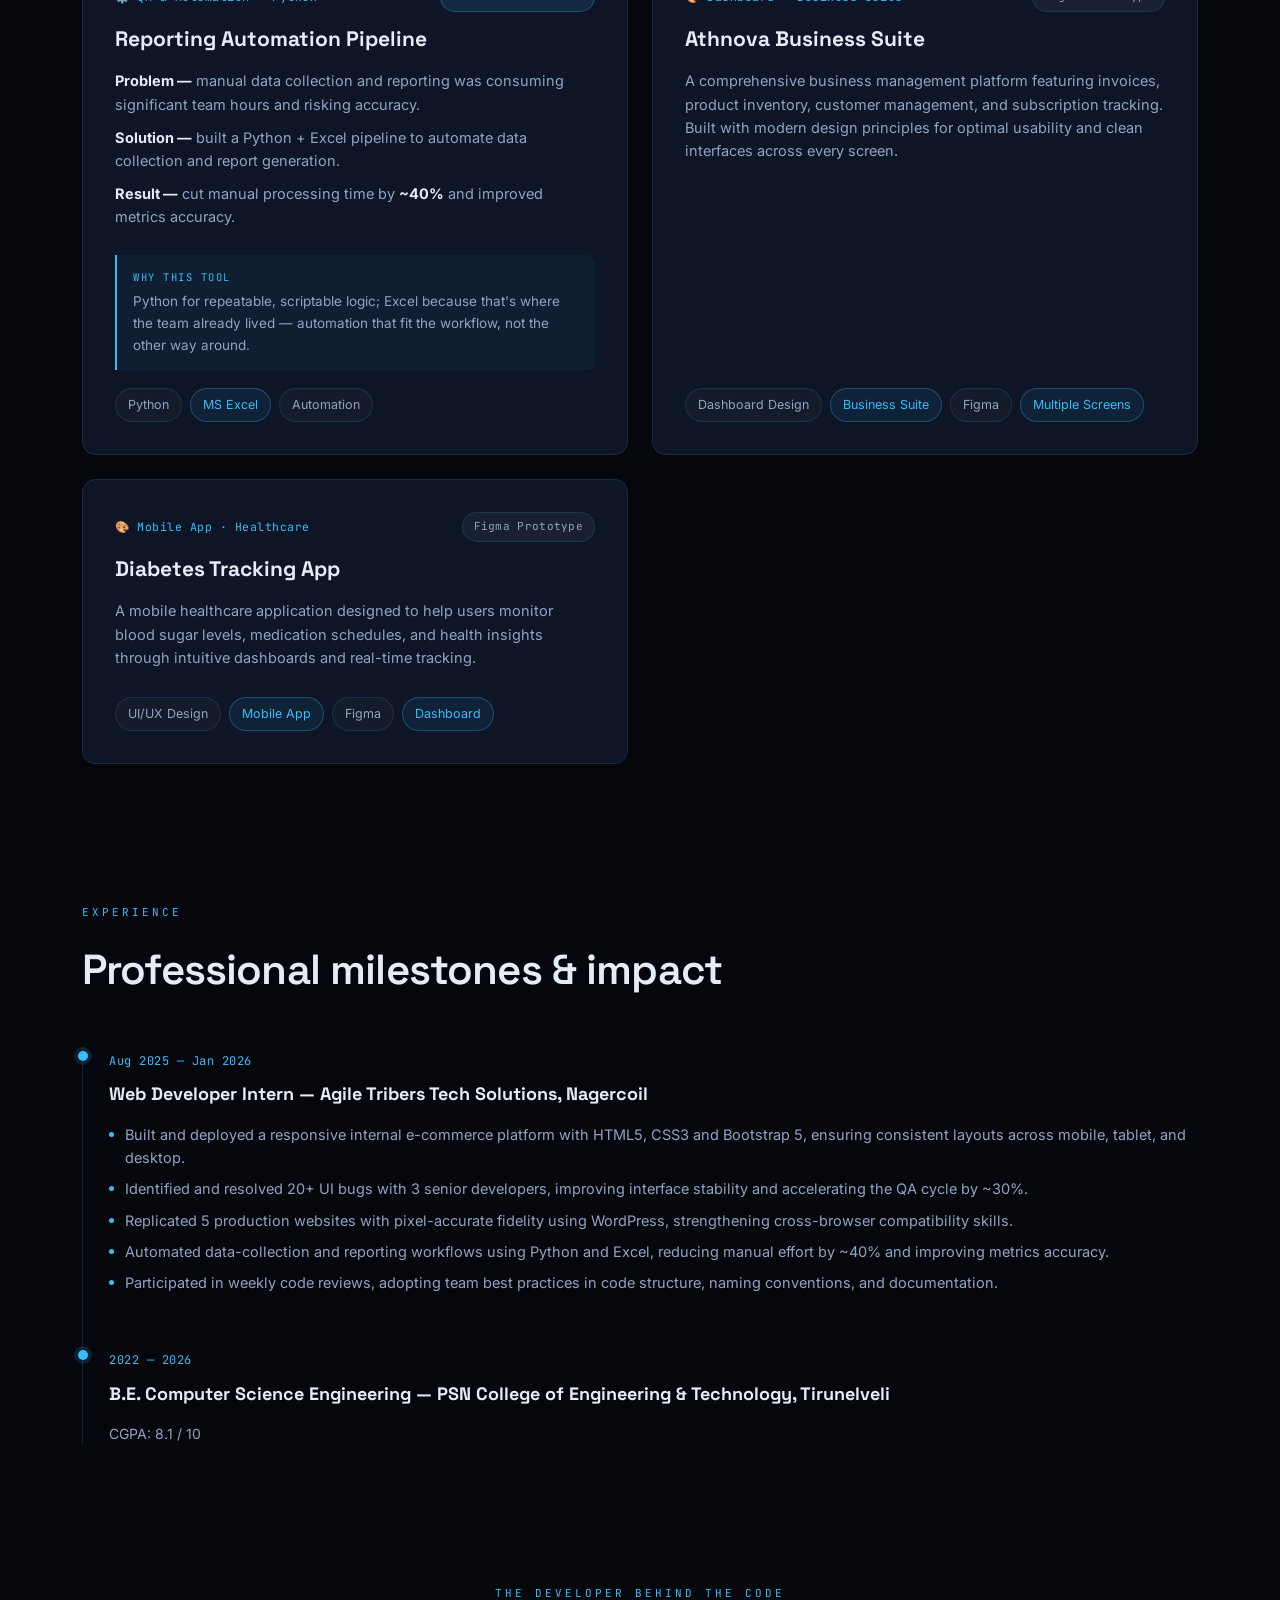
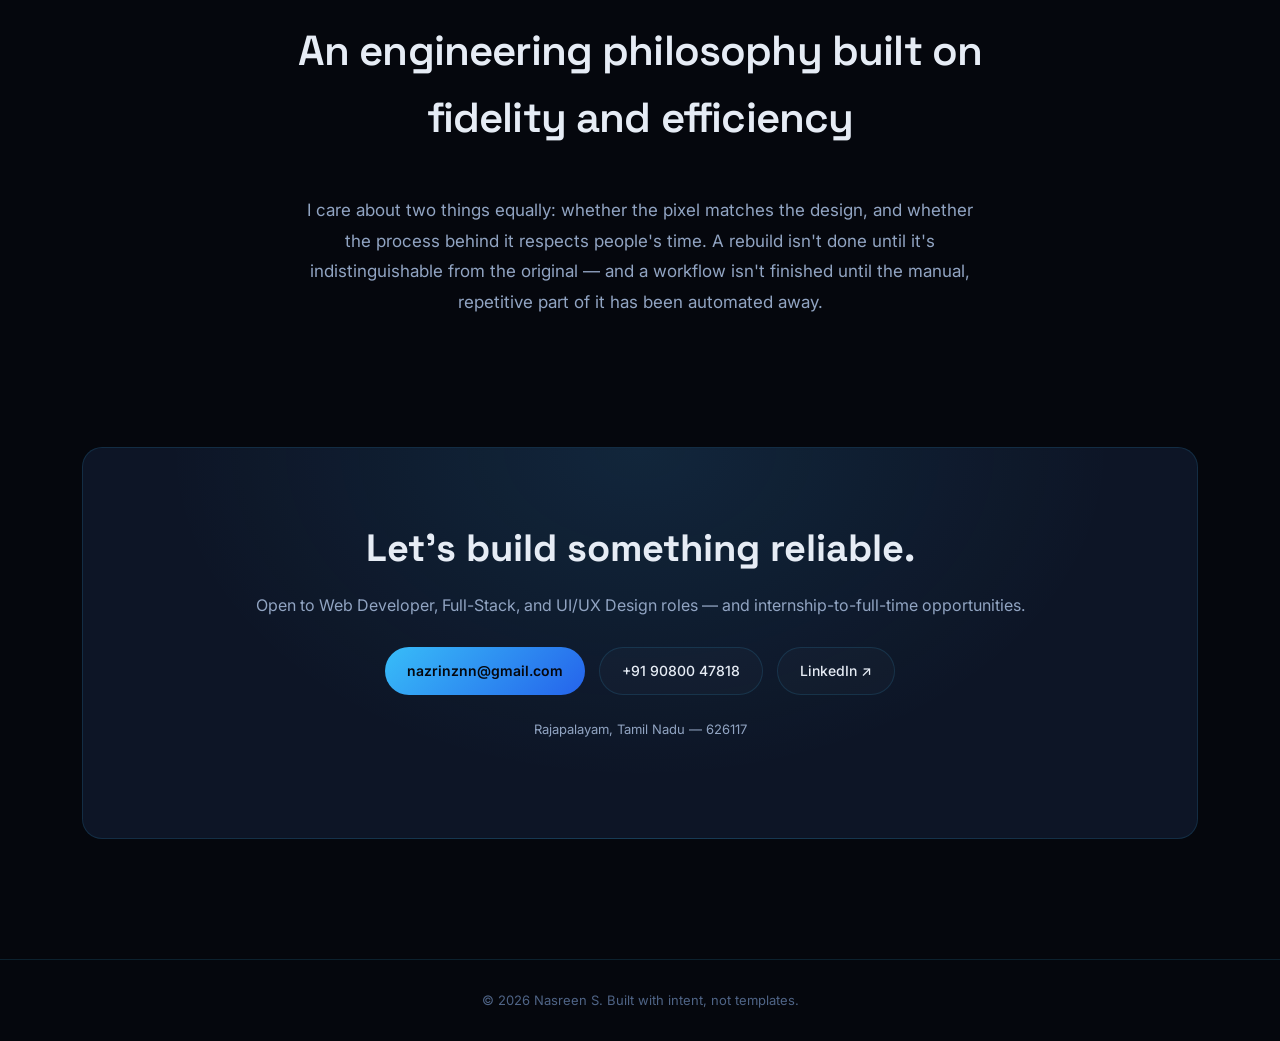
==== commit 3735ac65: "your message" ====
--- a/index.html
+++ b/index.html
@@ -1,931 +1,345 @@
 <!DOCTYPE html>
 <html lang="en">
 <head>
-<meta charset="UTF-8" />
-<meta name="viewport" content="width=device-width, initial-scale=1.0"/>
+<meta charset="UTF-8">
+<meta name="viewport" content="width=device-width, initial-scale=1.0">
 <title>Nasreen S — Web Developer</title>
-<link href="https://fonts.googleapis.com/css2?family=DM+Serif+Display:ital@0;1&family=DM+Sans:wght@300;400;500;600&display=swap" rel="stylesheet"/>
-<style>
-  *, *::before, *::after { margin: 0; padding: 0; box-sizing: border-box; }
-
-  :root {
-    --primary: #2563EB;
-    --primary-light: #DBEAFE;
-    --primary-mid: #3B82F6;
-    --accent: #10B981;
-    --accent-light: #ECFDF5;
-    --accent-mid: #34D399;
-    --white: #FDFCFF;
-    --gray-light: #F4F3F8;
-    --gray-mid: #9896A4;
-    --gray-dark: #3E3C4A;
-    --text-main: #1F2937;
-    --text-muted: #6B7280;
-    --card-bg: #FFFFFF;
-    --border: rgba(59,130,246,0.15);
-    --success: #10B981;
-    --warning: #F59E0B;
-    --code-bg: #1F2937;
-  }
-
-  html { scroll-behavior: smooth; }
-
-  body {
-    font-family: 'DM Sans', sans-serif;
-    background: var(--white);
-    color: var(--text-main);
-    overflow-x: hidden;
-  }
-
-  /* ── NAV ── */
-  nav {
-    position: fixed; top: 0; width: 100%; z-index: 100;
-    background: rgba(253,252,255,0.85);
-    backdrop-filter: blur(12px);
-    border-bottom: 1px solid var(--border);
-    padding: 0 5%;
-    display: flex; align-items: center; justify-content: space-between;
-    height: 64px;
-  }
-  .nav-logo {
-    font-family: 'DM Serif Display', serif;
-    font-size: 1.3rem;
-    color: var(--text-main);
-    letter-spacing: -0.02em;
-  }
-  .nav-logo span { color: var(--primary-mid); }
-  .nav-links { display: flex; gap: 2rem; list-style: none; }
-  .nav-links a {
-    text-decoration: none;
-    color: var(--text-muted);
-    font-size: 0.875rem;
-    font-weight: 500;
-    transition: color 0.2s;
-  }
-  .nav-links a:hover { color: var(--primary-mid); }
-
-  /* Mobile Menu */
-  #hamburger { display: none; }
-  #mobileMenu { display: none; }
-
-  @media (max-width: 768px) {
-    #hamburger {
-      display: flex;
-      flex-direction: column;
-      background: none;
-      border: none;
-      cursor: pointer;
-      gap: 5px;
-    }
-    #hamburger span {
-      width: 24px;
-      height: 2px;
-      background: var(--text-main);
-      transition: 0.3s;
-    }
-    #hamburger.open span:nth-child(1) { transform: rotate(45deg) translate(8px, 8px); }
-    #hamburger.open span:nth-child(2) { opacity: 0; }
-    #hamburger.open span:nth-child(3) { transform: rotate(-45deg) translate(7px, -7px); }
-
-    .nav-links { display: none; }
-    #mobileMenu {
-      position: fixed;
-      top: 64px;
-      left: 0;
-      width: 100%;
-      background: var(--white);
-      flex-direction: column;
-      gap: 0;
-      padding: 0;
-      z-index: 99;
-      display: none;
-    }
-    #mobileMenu.open { display: flex; }
-    .mobile-link {
-      padding: 16px 5%;
-      border-bottom: 1px solid var(--border);
-      text-decoration: none;
-      color: var(--text-muted);
-    }
-    #mobileOverlay {
-      display: none;
-      position: fixed;
-      top: 0;
-      left: 0;
-      width: 100%;
-      height: 100%;
-      background: rgba(0,0,0,0.5);
-      z-index: 98;
-    }
-    #mobileOverlay.open { display: block; }
-  }
-
-  /* ── HERO ── */
-  .hero {
-    min-height: 100vh;
-    display: grid;
-    grid-template-columns: 1fr 1fr;
-    align-items: center;
-    padding: 80px 8% 0;
-    position: relative;
-    overflow: hidden;
-  }
-  .hero::before {
-    content: '';
-    position: absolute;
-    top: -120px; right: -120px;
-    width: 600px; height: 600px;
-    background: radial-gradient(circle, #DBEAFE 0%, transparent 65%);
-    pointer-events: none;
-  }
-  .hero::after {
-    content: '';
-    position: absolute;
-    bottom: -80px; left: 10%;
-    width: 400px; height: 400px;
-    background: radial-gradient(circle, #ECFDF5 0%, transparent 65%);
-    pointer-events: none;
-  }
-  .hero-text { position: relative; z-index: 2; }
-  .hero-badge {
-    display: inline-flex; align-items: center; gap: 8px;
-    background: var(--primary-light);
-    color: #1E40AF;
-    font-size: 0.75rem; font-weight: 600;
-    letter-spacing: 0.08em; text-transform: uppercase;
-    padding: 6px 16px; border-radius: 100px;
-    margin-bottom: 1.5rem;
-  }
-  .hero-badge::before {
-    content: '';
-    width: 6px; height: 6px; border-radius: 50%;
-    background: #3B82F6;
-    animation: pulse 2s infinite;
-  }
-  @keyframes pulse {
-    0%,100%{opacity:1;transform:scale(1)}
-    50%{opacity:0.5;transform:scale(1.3)}
-  }
-  h1 {
-    font-family: 'DM Serif Display', serif;
-    font-size: clamp(2.8rem, 5vw, 4.2rem);
-    line-height: 1.1;
-    letter-spacing: -0.03em;
-    color: var(--text-main);
-    margin-bottom: 1.2rem;
-  }
-  h1 em {
-    font-style: italic;
-    color: var(--primary-mid);
-  }
-  .hero-sub {
-    font-size: 1.05rem;
-    color: var(--text-muted);
-    line-height: 1.7;
-    max-width: 440px;
-    margin-bottom: 2.5rem;
-  }
-  .hero-ctas { display: flex; gap: 1rem; flex-wrap: wrap; }
-  .btn-primary {
-    background: var(--primary-mid);
-    color: #fff;
-    text-decoration: none;
-    padding: 13px 28px;
-    border-radius: 100px;
-    font-weight: 600; font-size: 0.9rem;
-    transition: all 0.25s;
-    box-shadow: 0 4px 20px rgba(59,130,246,0.4);
-    border: none;
-    cursor: pointer;
-  }
-  .btn-primary:hover { background: #1D4ED8; transform: translateY(-2px); box-shadow: 0 8px 28px rgba(59,130,246,0.45); }
-  .btn-outline {
-    background: transparent;
-    color: var(--primary-mid);
-    text-decoration: none;
-    padding: 13px 28px;
-    border-radius: 100px;
-    border: 1.5px solid var(--primary-mid);
-    font-weight: 600; font-size: 0.9rem;
-    transition: all 0.25s;
-    cursor: pointer;
-  }
-  .btn-outline:hover { background: var(--primary-light); transform: translateY(-2px); }
-
-  /* ── HERO VISUAL ── */
-  .hero-visual {
-    display: flex;
-    justify-content: center;
-    align-items: center;
-    position: relative;
-    z-index: 2;
-  }
-  .avatar-wrap {
-    position: relative;
-    width: 340px; height: 380px;
-  }
-  .avatar-ring {
-    position: absolute;
-    top: -20px; left: -20px;
-    width: 380px; height: 420px;
-    border: 1.5px dashed var(--primary);
-    border-radius: 60% 40% 55% 45% / 50% 60% 40% 50%;
-    animation: rotate 18s linear infinite;
-  }
-  @keyframes rotate { to { transform: rotate(360deg); } }
-  .avatar-circle {
-    width: 300px; height: 300px;
-    border-radius: 50% 45% 55% 42%;
-    background: linear-gradient(145deg, var(--primary-light), var(--accent-light));
-    display: flex; align-items: center; justify-content: center;
-    font-family: 'DM Serif Display', serif;
-    font-size: 5rem;
-    color: var(--primary-mid);
-    margin: 20px auto 0;
-    border: 2px solid var(--border);
-    position: relative;
-    overflow: hidden;
-  }
-  .avatar-circle::after {
-    content: 'N';
-    font-size: 9rem;
-    opacity: 0.12;
-    position: absolute;
-    bottom: -1rem;
-    right: -0.5rem;
-    line-height: 1;
-  }
-  .float-chip {
-    position: absolute;
-    background: var(--card-bg);
-    border: 1px solid var(--border);
-    border-radius: 14px;
-    padding: 10px 16px;
-    font-size: 0.75rem; font-weight: 600;
-    color: var(--text-main);
-    box-shadow: 0 4px 20px rgba(0,0,0,0.06);
-    white-space: nowrap;
-    display: flex; align-items: center; gap: 8px;
-  }
-  .chip1 { bottom: 80px; left: -30px; animation: float 3s ease-in-out infinite; }
-  .chip2 { top: 60px; right: -20px; animation: float 3s ease-in-out infinite 0.5s; }
-  .chip-dot { width: 8px; height: 8px; border-radius: 50%; background: var(--primary-mid); }
-  .chip-dot.accent { background: var(--accent-mid); }
-
-  @keyframes float { 
-    0%, 100% { transform: translateY(0); }
-    50% { transform: translateY(-10px); }
-  }
-
-  /* ── SECTIONS ── */
-  section { padding: 100px 8%; }
-  .section-label {
-    font-size: 0.75rem; font-weight: 600;
-    letter-spacing: 0.12em; text-transform: uppercase;
-    color: var(--primary-mid);
-    margin-bottom: 0.75rem;
-  }
-  .section-title {
-    font-family: 'DM Serif Display', serif;
-    font-size: clamp(2rem, 3.5vw, 2.8rem);
-    line-height: 1.15;
-    color: var(--text-main);
-    letter-spacing: -0.02em;
-    margin-bottom: 1rem;
-  }
-  .divider {
-    width: 48px;
-    height: 2px;
-    background: var(--primary-mid);
-    margin-bottom: 2rem;
-  }
-
-  /* ── SKILLS SECTION ── */
-  .skills-container {
-    display: grid;
-    grid-template-columns: repeat(auto-fit, minmax(300px, 1fr));
-    gap: 2rem;
-    margin-top: 3rem;
-  }
-  .skill-group {
-    background: var(--card-bg);
-    border: 1px solid var(--border);
-    border-radius: 20px;
-    padding: 2rem;
-    transition: all 0.3s;
-  }
-  .skill-group:hover {
-    box-shadow: 0 12px 40px rgba(37,99,235,0.1);
-    transform: translateY(-4px);
-    border-color: var(--primary-mid);
-  }
-  .skill-group-title {
-    font-family: 'DM Serif Display', serif;
-    font-size: 1.3rem;
-    color: var(--primary-mid);
-    margin-bottom: 1rem;
-  }
-  .skill-list {
-    display: flex;
-    flex-wrap: wrap;
-    gap: 0.75rem;
-  }
-  .skill-tag {
-    background: var(--primary-light);
-    color: #1E40AF;
-    padding: 6px 14px;
-    border-radius: 20px;
-    font-size: 0.85rem;
-    font-weight: 500;
-    display: inline-block;
-  }
-  .skill-tag.accent {
-    background: var(--accent-light);
-    color: #065F46;
-  }
-  .skill-tag.code {
-    background: #F3F4F6;
-    color: #111827;
-  }
-
-  /* ── PROJECTS SECTION ── */
-  .projects-grid {
-    display: grid;
-    grid-template-columns: 1fr;
-    gap: 3rem;
-    margin-top: 3rem;
-  }
-  .project-card {
-    background: var(--card-bg);
-    border: 1px solid var(--border);
-    border-radius: 20px;
-    overflow: hidden;
-    transition: all 0.3s;
-    display: grid;
-    grid-template-columns: 1fr 1fr;
-  }
-  .project-card:hover {
-    box-shadow: 0 20px 50px rgba(37,99,235,0.1);
-    border-color: var(--primary-mid);
-  }
-  .project-card:nth-child(even) {
-    grid-template-columns: 1fr 1fr;
-  }
-  .project-card:nth-child(even) .project-body {
-    order: -1;
-  }
-  .project-carousel {
-    position: relative;
-    width: 100%;
-    height: 300px;
-    background: linear-gradient(135deg, var(--primary-light), var(--accent-light));
-    display: flex;
-    align-items: center;
-    justify-content: center;
-    overflow: hidden;
-  }
-  .carousel-track {
-    display: flex;
-    width: 100%;
-    height: 100%;
-    transition: transform 0.4s ease;
-  }
-  .carousel-slide {
-    min-width: 100%;
-    height: 100%;
-    display: flex;
-    align-items: center;
-    justify-content: center;
-    background: linear-gradient(135deg, #2563EB, #10B981);
-    color: white;
-    font-family: 'DM Serif Display', serif;
-    font-size: 3rem;
-    font-weight: bold;
-  }
-  .carousel-slide img {
-    width: 100%;
-    height: 100%;
-    object-fit: cover;
-  }
-  .carousel-nav {
-    position: absolute;
-    top: 50%;
-    transform: translateY(-50%);
-    background: rgba(255,255,255,0.9);
-    border: none;
-    width: 40px;
-    height: 40px;
-    border-radius: 50%;
-    cursor: pointer;
-    font-size: 18px;
-    transition: all 0.3s;
-    z-index: 5;
-  }
-  .carousel-nav:hover { background: white; transform: translateY(-50%) scale(1.1); }
-  .carousel-nav.prev { left: 12px; }
-  .carousel-nav.next { right: 12px; }
-  .carousel-dots {
-    position: absolute;
-    bottom: 12px;
-    left: 50%;
-    transform: translateX(-50%);
-    display: flex;
-    gap: 8px;
-    z-index: 5;
-  }
-  .dot {
-    width: 8px;
-    height: 8px;
-    border-radius: 50%;
-    background: rgba(255,255,255,0.5);
-    border: none;
-    cursor: pointer;
-    transition: all 0.3s;
-  }
-  .dot.active { background: white; width: 24px; border-radius: 4px; }
-
-  .project-body {
-    padding: 2.5rem;
-    display: flex;
-    flex-direction: column;
-    justify-content: space-between;
-  }
-  .project-tag {
-    display: inline-block;
-    background: var(--primary-light);
-    color: #1E40AF;
-    font-size: 0.75rem;
-    font-weight: 600;
-    padding: 4px 12px;
-    border-radius: 100px;
-    margin-bottom: 1rem;
-    width: fit-content;
-  }
-  .project-title {
-    font-family: 'DM Serif Display', serif;
-    font-size: 1.8rem;
-    color: var(--text-main);
-    margin-bottom: 0.75rem;
-  }
-  .project-desc {
-    color: var(--text-muted);
-    line-height: 1.8;
-    font-size: 0.95rem;
-    margin-bottom: 1.5rem;
-  }
-  .project-tags-row {
-    display: flex;
-    flex-wrap: wrap;
-    gap: 0.75rem;
-  }
-  .tag {
-    background: var(--primary-light);
-    color: #1E40AF;
-    padding: 6px 12px;
-    border-radius: 12px;
-    font-size: 0.8rem;
-    font-weight: 500;
-  }
-  .tag.accent {
-    background: var(--accent-light);
-    color: #065F46;
-  }
-
-  /* ── EXPERIENCE SECTION ── */
-  .experience-list {
-    margin-top: 2rem;
-  }
-  .experience-item {
-    padding: 2rem;
-    border-left: 3px solid var(--primary-mid);
-    background: var(--gray-light);
-    border-radius: 8px;
-    margin-bottom: 2rem;
-  }
-  .exp-header {
-    display: flex;
-    justify-content: space-between;
-    align-items: start;
-    margin-bottom: 0.5rem;
-  }
-  .exp-role {
-    font-family: 'DM Serif Display', serif;
-    font-size: 1.3rem;
-    color: var(--text-main);
-  }
-  .exp-date {
-    color: var(--primary-mid);
-    font-weight: 600;
-    font-size: 0.85rem;
-  }
-  .exp-company {
-    color: var(--text-muted);
-    margin-bottom: 1rem;
-  }
-  .exp-desc {
-    color: var(--text-muted);
-    line-height: 1.8;
-    font-size: 0.95rem;
-  }
-
-  /* ── CONTACT SECTION ── */
-  .contact-wrap {
-    text-align: center;
-  }
-  .contact-grid {
-    display: grid;
-    grid-template-columns: repeat(auto-fit, minmax(280px, 1fr));
-    gap: 2rem;
-    margin-top: 3rem;
-  }
-  .contact-card {
-    background: var(--card-bg);
-    border: 1px solid var(--border);
-    border-radius: 16px;
-    padding: 2rem;
-    text-decoration: none;
-    color: inherit;
-    transition: all 0.3s;
-    display: flex;
-    flex-direction: column;
-    align-items: center;
-  }
-  .contact-card:hover {
-    box-shadow: 0 12px 40px rgba(37,99,235,0.1);
-    border-color: var(--primary-mid);
-    transform: translateY(-4px);
-  }
-  .contact-icon {
-    font-size: 2.5rem;
-    margin-bottom: 1rem;
-  }
-  .contact-label {
-    color: var(--text-muted);
-    font-size: 0.85rem;
-    font-weight: 600;
-    text-transform: uppercase;
-    letter-spacing: 0.05em;
-    margin-bottom: 0.5rem;
-  }
-  .contact-value {
-    color: var(--text-main);
-    font-size: 1rem;
-    font-weight: 600;
-  }
-
-  /* ── FOOTER ── */
-  footer {
-    background: var(--text-main);
-    color: white;
-    text-align: center;
-    padding: 2rem 8%;
-    font-size: 0.9rem;
-  }
-  footer span {
-    color: var(--primary-mid);
-  }
-
-  /* ── ANIMATIONS ── */
-  .fade-up {
-    opacity: 0;
-    transform: translateY(20px);
-    transition: opacity 0.6s ease, transform 0.6s ease;
-  }
-  .fade-up.visible {
-    opacity: 1;
-    transform: translateY(0);
-  }
-
-  /* ── RESPONSIVE ── */
-  @media (max-width: 768px) {
-    .hero {
-      grid-template-columns: 1fr;
-      padding-top: 100px;
-    }
-    .hero-visual {
-      margin-top: 2rem;
-    }
-    .avatar-wrap {
-      width: 240px;
-      height: 280px;
-    }
-    .avatar-circle {
-      width: 200px;
-      height: 200px;
-      font-size: 3rem;
-    }
-    .avatar-ring {
-      width: 280px;
-      height: 320px;
-    }
-    section { padding: 60px 5%; }
-    .project-card {
-      grid-template-columns: 1fr;
-    }
-    .project-card:nth-child(even) .project-body {
-      order: 0;
-    }
-    .skills-container {
-      grid-template-columns: 1fr;
-    }
-    .project-carousel {
-      height: 200px;
-    }
-  }
-</style>
+<link rel="preconnect" href="https://fonts.googleapis.com">
+<link href="https://fonts.googleapis.com/css2?family=Space+Grotesk:wght@400;500;600;700&family=Inter:wght@400;500;600;700&family=JetBrains+Mono:wght@400;500&display=swap" rel="stylesheet">
+<link rel="stylesheet" href="style.css">
 </head>
 <body>
 
+<!-- glow backdrop -->
+<div class="glow glow-top"></div>
+<div class="glow glow-bottom"></div>
+
 <!-- NAV -->
-<nav>
-  <div class="nav-logo">Nasreen<span>.</span>dev</div>
-  <ul class="nav-links">
-    <li><a href="#about">About</a></li>
-    <li><a href="#skills">Skills</a></li>
-    <li><a href="#projects">Work</a></li>
-    <li><a href="#experience">Experience</a></li>
-    <li><a href="#contact">Contact</a></li>
-  </ul>
-  <button id="hamburger" aria-label="Menu" aria-expanded="false">
-    <span></span>
-    <span></span>
-    <span></span>
-  </button>
+<header class="nav">
+  <div class="nav-inner">
+    <div class="brand"><span class="brand-mark">NS</span> Nasreen S</div>
+    <nav class="nav-links">
+      <a href="#skills">Skills</a>
+      <a href="#projects">Projects</a>
+      <a href="#experience">Experience</a>
+      <a href="#contact">Contact</a>
+    </nav>
+    <a href="#contact" class="btn btn-primary nav-cta">Let's Talk</a>
+    <button id="hamburger" class="hamburger" aria-label="Open menu" aria-expanded="false">
+      <span></span><span></span><span></span>
+    </button>
+  </div>
+</header>
+
+<div id="mobileOverlay" class="mobile-overlay"></div>
+<nav id="mobileMenu" class="mobile-menu">
+  <a class="mobile-link" href="#skills">Skills</a>
+  <a class="mobile-link" href="#projects">Projects</a>
+  <a class="mobile-link" href="#experience">Experience</a>
+  <a class="mobile-link" href="#contact">Contact</a>
+  <a class="mobile-link mobile-cta btn btn-primary" href="#contact">Let's Talk</a>
 </nav>
 
-<div id="mobileOverlay"></div>
-<div id="mobileMenu">
-  <a href="#about" class="mobile-link">About</a>
-  <a href="#skills" class="mobile-link">Skills</a>
-  <a href="#projects" class="mobile-link">Work</a>
-  <a href="#experience" class="mobile-link">Experience</a>
-  <a href="#contact" class="mobile-link">Contact</a>
-</div>
-
-<!-- HERO -->
-<section class="hero" id="about">
-  <div class="hero-text">
-    <div class="hero-badge fade-up">
-      💻 Web Developer
-    </div>
-    <h1 class="fade-up">Building <em>responsive</em> web experiences</h1>
-    <p class="hero-sub fade-up">
-      Computer Science student with 6 months of hands-on web development experience. Specialized in building production-ready interfaces using HTML5, CSS3, JavaScript, and modern frameworks. Let's create something amazing together.
-    </p>
-    <div class="hero-ctas fade-up">
-      <a href="#projects" class="btn-primary">View My Work</a>
-      <a href="#contact" class="btn-outline">Get In Touch</a>
-    </div>
-  </div>
-  <div class="hero-visual fade-up">
-    <div class="avatar-wrap">
-      <div class="avatar-ring"></div>
-      <div class="avatar-circle">💻</div>
-      <div class="float-chip chip1">
-        <span class="chip-dot"></span>
-        Frontend Dev
-      </div>
-      <div class="float-chip chip2">
-        <span class="chip-dot accent"></span>
-        Full Stack
-      </div>
-    </div>
-  </div>
-</section>
-
-<!-- SKILLS -->
-<section id="skills">
-  <div class="section-label fade-up">My Toolkit</div>
-  <h2 class="section-title fade-up">Technical <em>Skills</em></h2>
-  <div class="divider fade-up"></div>
-
-  <div class="skills-container">
-    <!-- Frontend Skills -->
-    <div class="skill-group fade-up">
-      <div class="skill-group-title">Frontend</div>
-      <div class="skill-list">
-        <span class="skill-tag">HTML5</span>
-        <span class="skill-tag">CSS3</span>
-        <span class="skill-tag">JavaScript (ES6)</span>
-        <span class="skill-tag">Bootstrap 5</span>
-        <span class="skill-tag">Responsive Design</span>
-        <span class="skill-tag">WordPress</span>
-      </div>
-    </div>
-
-    <!-- Backend Skills -->
-    <div class="skill-group fade-up">
-      <div class="skill-group-title">Backend</div>
-      <div class="skill-list">
-        <span class="skill-tag accent">Python</span>
-        <span class="skill-tag accent">SQL</span>
-        <span class="skill-tag accent">MongoDB</span>
-        <span class="skill-tag accent">REST APIs</span>
-        <span class="skill-tag accent">Data Automation</span>
-      </div>
-    </div>
-
-    <!-- Tools & Concepts -->
-    <div class="skill-group fade-up">
-      <div class="skill-group-title">Tools & Concepts</div>
-      <div class="skill-list">
-        <span class="skill-tag code">Git</span>
-        <span class="skill-tag code">VS Code</span>
-        <span class="skill-tag code">UI Debugging</span>
-        <span class="skill-tag code">Cross-Browser Compatibility</span>
-        <span class="skill-tag code">Agile/Scrum</span>
-      </div>
-    </div>
-  </div>
-</section>
-
-<!-- PROJECTS -->
-<section id="projects">
-  <div class="section-label fade-up">Portfolio</div>
-  <h2 class="section-title fade-up">Featured <em>Projects</em></h2>
-  <div class="divider fade-up"></div>
-
-  <div class="projects-grid">
-    <!-- Project 1: Website Duplication -->
-    <div class="project-card fade-up">
-      <div class="project-carousel">
-        <div class="carousel-track" style="transform: translateX(0%)">
-          <div class="carousel-slide">📱 WordPress</div>
-          <div class="carousel-slide">🎨 HTML/CSS</div>
-          <div class="carousel-slide">✨ Responsive</div>
-          <div class="carousel-slide">🚀 Live</div>
-          <div class="carousel-slide">⚡ Optimized</div>
-        </div>
-        <button class="carousel-nav prev" onclick="prevSlide(this, 5)">❮</button>
-        <button class="carousel-nav next" onclick="nextSlide(this, 5)">❯</button>
-        <div class="carousel-dots">
-          <button class="dot active" onclick="goToSlide(this, 0, 5)"></button>
-          <button class="dot" onclick="goToSlide(this, 1, 5)"></button>
-          <button class="dot" onclick="goToSlide(this, 2, 5)"></button>
-          <button class="dot" onclick="goToSlide(this, 3, 5)"></button>
-          <button class="dot" onclick="goToSlide(this, 4, 5)"></button>
-        </div>
-      </div>
-      <div class="project-body">
-        <div class="project-tag">Web Development · WordPress</div>
-        <div class="project-title">Website Duplication</div>
-        <p class="project-desc">
-          Successfully replicated 5 production websites with pixel-accurate fidelity using WordPress and custom HTML/CSS. Customized themes and plugins to match original designs while reducing build time by 35%, significantly improving development efficiency.
-        </p>
+<main>
+  <!-- HERO -->
+  <section class="hero">
+    <div class="hero-grid">
+      <div class="hero-copy">
+        <p class="eyebrow fade-up">WEB DEVELOPER · UI/UX DESIGNER</p>
+        <h1>Engineering <span class="accent">pixel-perfect</span> interfaces, powered by <span class="accent">automation</span> that saves real hours.</h1>
+        <p class="hero-sub">Computer Science undergraduate (CGPA 8.1) turning WordPress precision and vanilla-JS craftsmanship into measurable efficiency — 40% faster reporting, 30% faster QA.</p>
+        <div class="hero-actions">
+          <a href="#contact" class="btn btn-primary">Let's Talk</a>
+          <a href="#" class="btn btn-ghost">Download Resume ↓</a>
+        </div>
+      </div>
+
+      <div class="hero-visual">
+        <div class="tile-field">
+          <svg viewBox="0 0 400 480" class="signature-svg" aria-hidden="true">
+            <defs>
+              <linearGradient id="gline" x1="0" y1="0" x2="1" y2="1">
+                <stop offset="0%" stop-color="#38bdf8"/>
+                <stop offset="100%" stop-color="#1e3a8a"/>
+              </linearGradient>
+            </defs>
+            <!-- abstract "before/after" fidelity motif -->
+            <rect x="30" y="60" width="150" height="200" rx="10" fill="none" stroke="url(#gline)" stroke-width="1.5" opacity="0.5"/>
+            <rect x="220" y="60" width="150" height="200" rx="10" fill="none" stroke="#38bdf8" stroke-width="1.5"/>
+            <line x1="200" y1="40" x2="200" y2="280" stroke="#38bdf8" stroke-width="1" stroke-dasharray="4 6" opacity="0.6"/>
+            <circle cx="200" cy="160" r="14" fill="#0b1220" stroke="#38bdf8" stroke-width="1.5"/>
+            <path d="M193 160 L198 166 L208 154" stroke="#38bdf8" stroke-width="2" fill="none" stroke-linecap="round" stroke-linejoin="round"/>
+            <g opacity="0.85">
+              <rect x="50" y="90" width="110" height="10" rx="3" fill="#1e3a8a"/>
+              <rect x="50" y="112" width="80" height="8" rx="3" fill="#1e3a8a" opacity="0.6"/>
+              <rect x="50" y="140" width="110" height="60" rx="6" fill="#0f1b33"/>
+            </g>
+            <g>
+              <rect x="240" y="90" width="110" height="10" rx="3" fill="#38bdf8"/>
+              <rect x="240" y="112" width="80" height="8" rx="3" fill="#38bdf8" opacity="0.7"/>
+              <rect x="240" y="140" width="110" height="60" rx="6" fill="#132445"/>
+            </g>
+            <text x="200" y="330" text-anchor="middle" fill="#7fb3f0" font-family="JetBrains Mono, monospace" font-size="12" letter-spacing="1">ORIGINAL — REBUILD</text>
+            <text x="200" y="352" text-anchor="middle" fill="#4b6a99" font-family="JetBrains Mono, monospace" font-size="10">pixel-accurate fidelity, verified</text>
+          </svg>
+        </div>
+      </div>
+    </div>
+  </section>
+
+  <!-- STACK MARQUEE -->
+  <section class="stack" id="stack">
+    <div class="stack-track">
+      <span>HTML5</span><span>CSS3</span><span>JavaScript</span><span>Bootstrap 5</span>
+      <span>WordPress</span><span>Python</span><span>SQL</span><span>MongoDB</span><span>Git</span>
+      <span>HTML5</span><span>CSS3</span><span>JavaScript</span><span>Bootstrap 5</span>
+      <span>WordPress</span><span>Python</span><span>SQL</span><span>MongoDB</span><span>Git</span>
+    </div>
+  </section>
+
+  <!-- SKILLS -->
+  <section class="skills" id="skills">
+    <p class="eyebrow center fade-up">MY TOOLKIT</p>
+    <h2 class="section-title center fade-up">Technical Skills</h2>
+
+    <div class="skills-container">
+      <div class="skill-group fade-up">
+        <div class="skill-group-title">Frontend</div>
+        <div class="skill-list">
+          <span class="skill-tag">HTML5</span>
+          <span class="skill-tag">CSS3</span>
+          <span class="skill-tag">JavaScript (ES6)</span>
+          <span class="skill-tag">Bootstrap 5</span>
+          <span class="skill-tag">Responsive Design</span>
+          <span class="skill-tag">WordPress</span>
+        </div>
+      </div>
+
+      <div class="skill-group fade-up">
+        <div class="skill-group-title">Backend</div>
+        <div class="skill-list">
+          <span class="skill-tag accent">Python</span>
+          <span class="skill-tag accent">SQL</span>
+          <span class="skill-tag accent">MongoDB</span>
+          <span class="skill-tag accent">REST APIs</span>
+          <span class="skill-tag accent">Data Automation</span>
+        </div>
+      </div>
+
+      <div class="skill-group fade-up">
+        <div class="skill-group-title">Tools &amp; Concepts</div>
+        <div class="skill-list">
+          <span class="skill-tag code">Git</span>
+          <span class="skill-tag code">VS Code</span>
+          <span class="skill-tag code">UI Debugging</span>
+          <span class="skill-tag code">Cross-Browser Compatibility</span>
+          <span class="skill-tag code">MS Excel</span>
+        </div>
+      </div>
+
+      <div class="skill-group fade-up">
+        <div class="skill-group-title">Product Design</div>
+        <div class="skill-list">
+          <span class="skill-tag">Figma</span>
+          <span class="skill-tag">UI/UX Design</span>
+          <span class="skill-tag">Wireframing</span>
+          <span class="skill-tag">Prototyping</span>
+        </div>
+      </div>
+    </div>
+  </section>
+
+  <!-- WHY PARTNER -->
+  <section class="why">
+    <p class="eyebrow center fade-up">WHY PARTNER WITH ME</p>
+    <h2 class="section-title center fade-up">Why partner with me<br>today and always?</h2>
+
+    <div class="why-grid">
+      <div class="why-card why-card-wide fade-up">
+        <div class="metric-panel">
+          <span class="metric-value" data-target="40">0</span><span class="metric-unit">%</span>
+          <p class="metric-label">reduction in manual reporting time via Python + Excel automation</p>
+        </div>
+      </div>
+      <div class="why-card fade-up">
+        <div class="mini-graphic"></div>
+        <h3>Fidelity First Mindset</h3>
+        <p>Pixel-accurate WordPress rebuilds across 5 production sites, matched layout-for-layout, typography-for-typography.</p>
+      </div>
+      <div class="why-card fade-up">
+        <h3>Productivity Engineering</h3>
+        <p>I don't just complete tasks — I look for the automation underneath them. Cut manual processing by ~40% with a Python + Excel pipeline.</p>
+      </div>
+      <div class="why-card why-card-wide fade-up">
+        <h3>Collaborative QA Discipline</h3>
+        <p>Resolved 20+ UI bugs working directly with senior developers, cutting the QA review cycle by ~30% through weekly code reviews and shared standards.</p>
+      </div>
+    </div>
+  </section>
+
+  <!-- PROJECTS -->
+  <section class="projects" id="projects">
+    <div class="projects-head">
+      <div>
+        <p class="eyebrow fade-up">WORK</p>
+        <h2 class="section-title fade-up">Featured Projects</h2>
+        <p class="projects-sub fade-up">Front-end engineering, backend automation, and product design — the same care for fidelity and usability across every discipline.</p>
+      </div>
+    </div>
+
+    <div class="case-list case-list--text">
+
+      <article class="case-card--text fade-up">
+        <div class="project-top">
+          <span class="tag">💻 Frontend Development · JavaScript</span>
+          <span class="impact-badge">−30% QA cycle</span>
+        </div>
+        <h3>Responsive E-Commerce Front-End</h3>
+        <p><strong>Problem —</strong> the team needed a customer-facing storefront that stayed stable across a 20+ item bug backlog and behaved identically on mobile and desktop.</p>
+        <p><strong>Solution —</strong> built a multi-page UI — product listing, cart, checkout — in vanilla JavaScript, chosen deliberately over a framework to keep the bundle light and prove real command of DOM, events, and state for modals, carousels, and dropdowns.</p>
+        <p><strong>Result —</strong> resolved 20+ UI bugs alongside senior developers, cutting the QA review cycle by <strong>~30%</strong>.</p>
+        <div class="why-tool">
+          <span class="why-tool-label">Why this tool</span>
+          <p>Vanilla JS over a framework — smaller bundle, and it forces real fluency in the fundamentals a framework usually hides.</p>
+        </div>
         <div class="project-tags-row">
-          <span class="tag">WordPress</span>
-          <span class="tag">HTML5</span>
-          <span class="tag accent">CSS3</span>
-          <span class="tag">Responsive</span>
-          <span class="tag accent">Cross-Browser</span>
-        </div>
-      </div>
-    </div>
-
-    <!-- Project 2: E-Commerce Frontend -->
-    <div class="project-card fade-up">
-      <div class="project-carousel">
-        <div class="carousel-track" style="transform: translateX(0%)">
-          <div class="carousel-slide">🛒 E-Commerce</div>
-          <div class="carousel-slide">📱 Responsive</div>
-          <div class="carousel-slide">🎯 Interactive</div>
-          <div class="carousel-slide">💳 Cart & Checkout</div>
-          <div class="carousel-slide">✅ Production Ready</div>
-        </div>
-        <button class="carousel-nav prev" onclick="prevSlide(this, 5)">❮</button>
-        <button class="carousel-nav next" onclick="nextSlide(this, 5)">❯</button>
-        <div class="carousel-dots">
-          <button class="dot active" onclick="goToSlide(this, 0, 5)"></button>
-          <button class="dot" onclick="goToSlide(this, 1, 5)"></button>
-          <button class="dot" onclick="goToSlide(this, 2, 5)"></button>
-          <button class="dot" onclick="goToSlide(this, 3, 5)"></button>
-          <button class="dot" onclick="goToSlide(this, 4, 5)"></button>
-        </div>
-      </div>
-      <div class="project-body">
-        <div class="project-tag">Frontend Development · JavaScript</div>
-        <div class="project-title">Responsive E-Commerce Frontend</div>
-        <p class="project-desc">
-          Designed and built a fully responsive e-commerce UI with multi-page layouts including product listings, shopping cart, and checkout. Implemented vanilla JavaScript for interactive features (modals, carousels, dropdowns) optimized for all screen sizes while improving QA review efficiency by 30%.
-        </p>
+          <span class="tag-pill">Vanilla JS</span>
+          <span class="tag-pill accent">Bootstrap 5</span>
+          <span class="tag-pill">HTML5</span>
+          <span class="tag-pill accent">CSS3</span>
+        </div>
+      </article>
+
+      <article class="case-card--text fade-up">
+        <div class="project-top">
+          <span class="tag">💻 Web Development · WordPress</span>
+          <span class="impact-badge">−35% build time</span>
+        </div>
+        <h3>Website Duplication — Pixel-Accurate Rebuilds</h3>
+        <p><strong>Problem —</strong> reproduce 5 live production websites with pixel-accurate fidelity, without manual-build timelines.</p>
+        <p><strong>Solution —</strong> rebuilt each site in WordPress, customizing themes and plugins to match the original layout, typography, and structure exactly.</p>
+        <p><strong>Result —</strong> pixel-perfect parity across all 5 sites, cutting build time by <strong>~35%</strong> versus manual HTML/CSS.</p>
+        <div class="why-tool">
+          <span class="why-tool-label">Why this tool</span>
+          <p>WordPress's theme system let me match structure fast without sacrificing precision — speed and fidelity together.</p>
+        </div>
         <div class="project-tags-row">
-          <span class="tag">HTML5</span>
-          <span class="tag">CSS3</span>
-          <span class="tag accent">JavaScript</span>
-          <span class="tag">Bootstrap 5</span>
-          <span class="tag accent">UI Components</span>
-        </div>
-      </div>
-    </div>
-
-    <!-- Project 3: Bug Resolution & Optimization -->
-    <div class="project-card fade-up">
-      <div class="project-carousel">
-        <div class="carousel-track" style="transform: translateX(0%)">
-          <div class="carousel-slide">🐛 Debugging</div>
-          <div class="carousel-slide">⚙️ Optimization</div>
-          <div class="carousel-slide">👥 Team Collaboration</div>
-          <div class="carousel-slide">📊 Reporting</div>
-          <div class="carousel-slide">📈 30% Improvement</div>
-        </div>
-        <button class="carousel-nav prev" onclick="prevSlide(this, 5)">❮</button>
-        <button class="carousel-nav next" onclick="nextSlide(this, 5)">❯</button>
-        <div class="carousel-dots">
-          <button class="dot active" onclick="goToSlide(this, 0, 5)"></button>
-          <button class="dot" onclick="goToSlide(this, 1, 5)"></button>
-          <button class="dot" onclick="goToSlide(this, 2, 5)"></button>
-          <button class="dot" onclick="goToSlide(this, 3, 5)"></button>
-          <button class="dot" onclick="goToSlide(this, 4, 5)"></button>
-        </div>
-      </div>
-      <div class="project-body">
-        <div class="project-tag">QA & Optimization · Team Project</div>
-        <div class="project-title">UI Debugging & Optimization</div>
-        <p class="project-desc">
-          Identified and resolved 20+ UI bugs through collaborative code reviews with senior developers, significantly accelerating the QA cycle by 30%. Automated data-collection and reporting workflows using Python and Excel, reducing manual effort by 40% and improving reporting accuracy across the organization.
-        </p>
+          <span class="tag-pill">WordPress</span>
+          <span class="tag-pill accent">HTML5</span>
+          <span class="tag-pill">CSS3</span>
+          <span class="tag-pill accent">Cross-Browser</span>
+        </div>
+      </article>
+
+      <article class="case-card--text fade-up">
+        <div class="project-top">
+          <span class="tag">⚙️ QA &amp; Automation · Python</span>
+          <span class="impact-badge">−40% manual effort</span>
+        </div>
+        <h3>Reporting Automation Pipeline</h3>
+        <p><strong>Problem —</strong> manual data collection and reporting was consuming significant team hours and risking accuracy.</p>
+        <p><strong>Solution —</strong> built a Python + Excel pipeline to automate data collection and report generation.</p>
+        <p><strong>Result —</strong> cut manual processing time by <strong>~40%</strong> and improved metrics accuracy.</p>
+        <div class="why-tool">
+          <span class="why-tool-label">Why this tool</span>
+          <p>Python for repeatable, scriptable logic; Excel because that's where the team already lived — automation that fit the workflow, not the other way around.</p>
+        </div>
         <div class="project-tags-row">
-          <span class="tag">UI Debugging</span>
-          <span class="tag accent">Python</span>
-          <span class="tag">Problem Solving</span>
-          <span class="tag accent">Automation</span>
-          <span class="tag">Code Review</span>
-        </div>
-      </div>
-    </div>
-  </div>
-</section>
-
-<!-- EXPERIENCE -->
-<section id="experience">
-  <div class="section-label fade-up">Journey</div>
-  <h2 class="section-title fade-up">Work <em>Experience</em></h2>
-  <div class="divider fade-up"></div>
-
-  <div class="experience-list">
-    <div class="experience-item fade-up">
-      <div class="exp-header">
-        <div>
-          <div class="exp-role">Web Developer Intern</div>
-          <div class="exp-company">Agile Tribers Tech Solutions, Nagercoil</div>
-        </div>
-        <div class="exp-date">Aug 2025 – Jan 2026</div>
-      </div>
-      <p class="exp-desc">
-        • Built and deployed a responsive internal e-commerce platform using HTML5, CSS3, and Bootstrap 5<br>
-        • Identified and resolved 20+ UI bugs with 3 senior developers, improving QA cycle by ~30%<br>
-        • Replicated 5 production websites with pixel-accurate fidelity using WordPress<br>
-        • Automated data-collection workflows with Python, reducing manual processing by ~40%<br>
-        • Participated in weekly code reviews, adopting team best practices and conventions
-      </p>
-    </div>
-
-    <div class="experience-item fade-up">
-      <div class="exp-header">
-        <div>
-          <div class="exp-role">B.E. Computer Science Engineering</div>
-          <div class="exp-company">PSN College of Engineering & Technology, Tirunelveli</div>
-        </div>
-        <div class="exp-date">2022 – 2026</div>
-      </div>
-      <p class="exp-desc">
-        CGPA: 8.1/10 — Focused on web development, software engineering, and full-stack technologies
-      </p>
-    </div>
-  </div>
-</section>
-
-<!-- CONTACT -->
-<section id="contact">
-  <div class="contact-wrap">
-    <div class="section-label fade-up">Get In Touch</div>
-    <h2 class="section-title fade-up">Let's <em>Connect</em></h2>
-    <div class="divider fade-up" style="margin-left:auto;margin-right:auto;"></div>
-    <p class="fade-up" style="color:var(--text-muted);font-size:1rem;line-height:1.8;max-width:520px;margin:0 auto 2rem;">
-      I'm actively looking for opportunities as a Web Developer. Whether you have a project in mind or just want to discuss web development — I'd love to hear from you!
-    </p>
-    <div class="contact-grid">
-      <a href="mailto:nazrinznn@gmail.com" class="contact-card fade-up">
-        <span class="contact-icon">✉️</span>
-        <div class="contact-label">Email</div>
-        <div class="contact-value">nazrinznn@gmail.com</div>
-      </a>
-      <a href="tel:+919080047818" class="contact-card fade-up">
-        <span class="contact-icon">📱</span>
-        <div class="contact-label">Phone</div>
-        <div class="contact-value">+91 90800 47818</div>
-      </a>
-      <a href="https://www.linkedin.com/in/nasreen-s-b79a0b393" target="_blank" class="contact-card fade-up">
-        <span class="contact-icon">💼</span>
-        <div class="contact-label">LinkedIn</div>
-        <div class="contact-value">Nasreen S</div>
-      </a>
-    </div>
-  </div>
-</section>
-
-<footer>
-  <p>Designed &amp; built with <span>♥</span> — Nasreen S · 2026</p>
+          <span class="tag-pill">Python</span>
+          <span class="tag-pill accent">MS Excel</span>
+          <span class="tag-pill">Automation</span>
+        </div>
+      </article>
+
+      <article class="case-card--text fade-up">
+        <div class="project-top">
+          <span class="tag">🎨 Dashboard · Business Suite</span>
+          <span class="impact-badge impact-badge--design">Figma Prototype</span>
+        </div>
+        <h3>Athnova Business Suite</h3>
+        <p>A comprehensive business management platform featuring invoices, product inventory, customer management, and subscription tracking. Built with modern design principles for optimal usability and clean interfaces across every screen.</p>
+        <div class="project-tags-row">
+          <span class="tag-pill">Dashboard Design</span>
+          <span class="tag-pill accent">Business Suite</span>
+          <span class="tag-pill">Figma</span>
+          <span class="tag-pill accent">Multiple Screens</span>
+        </div>
+      </article>
+
+      <article class="case-card--text fade-up">
+        <div class="project-top">
+          <span class="tag">🎨 Mobile App · Healthcare</span>
+          <span class="impact-badge impact-badge--design">Figma Prototype</span>
+        </div>
+        <h3>Diabetes Tracking App</h3>
+        <p>A mobile healthcare application designed to help users monitor blood sugar levels, medication schedules, and health insights through intuitive dashboards and real-time tracking.</p>
+        <div class="project-tags-row">
+          <span class="tag-pill">UI/UX Design</span>
+          <span class="tag-pill accent">Mobile App</span>
+          <span class="tag-pill">Figma</span>
+          <span class="tag-pill accent">Dashboard</span>
+        </div>
+      </article>
+
+    </div>
+  </section>
+
+  <!-- EXPERIENCE -->
+  <section class="experience" id="experience">
+    <p class="eyebrow fade-up">EXPERIENCE</p>
+    <h2 class="section-title fade-up">Professional milestones &amp; impact</h2>
+
+    <div class="timeline">
+      <div class="timeline-item fade-up">
+        <div class="timeline-marker"></div>
+        <div class="timeline-content">
+          <span class="timeline-date">Aug 2025 — Jan 2026</span>
+          <h3>Web Developer Intern — Agile Tribers Tech Solutions, Nagercoil</h3>
+          <ul>
+            <li>Built and deployed a responsive internal e-commerce platform with HTML5, CSS3 and Bootstrap 5, ensuring consistent layouts across mobile, tablet, and desktop.</li>
+            <li>Identified and resolved 20+ UI bugs with 3 senior developers, improving interface stability and accelerating the QA cycle by ~30%.</li>
+            <li>Replicated 5 production websites with pixel-accurate fidelity using WordPress, strengthening cross-browser compatibility skills.</li>
+            <li>Automated data-collection and reporting workflows using Python and Excel, reducing manual effort by ~40% and improving metrics accuracy.</li>
+            <li>Participated in weekly code reviews, adopting team best practices in code structure, naming conventions, and documentation.</li>
+          </ul>
+        </div>
+      </div>
+
+      <div class="timeline-item fade-up">
+        <div class="timeline-marker"></div>
+        <div class="timeline-content">
+          <span class="timeline-date">2022 — 2026</span>
+          <h3>B.E. Computer Science Engineering — PSN College of Engineering &amp; Technology, Tirunelveli</h3>
+          <p class="timeline-note">CGPA: 8.1 / 10</p>
+        </div>
+      </div>
+    </div>
+  </section>
+
+  <!-- PHILOSOPHY -->
+  <section class="philosophy">
+    <p class="eyebrow center fade-up">THE DEVELOPER BEHIND THE CODE</p>
+    <h2 class="section-title center fade-up">An engineering philosophy built on fidelity and efficiency</h2>
+    <p class="philosophy-text fade-up">I care about two things equally: whether the pixel matches the design, and whether the process behind it respects people's time. A rebuild isn't done until it's indistinguishable from the original — and a workflow isn't finished until the manual, repetitive part of it has been automated away.</p>
+  </section>
+
+  <!-- CONTACT -->
+  <section class="contact" id="contact">
+    <div class="contact-card fade-up">
+      <h2>Let's build something reliable.</h2>
+      <p>Open to Web Developer, Full-Stack, and UI/UX Design roles — and internship-to-full-time opportunities.</p>
+      <div class="contact-links">
+        <a class="btn btn-primary" href="mailto:nazrinznn@gmail.com">nazrinznn@gmail.com</a>
+        <a class="btn btn-ghost" href="tel:+919080047818">+91 90800 47818</a>
+        <a class="btn btn-ghost" href="https://www.linkedin.com/in/nasreen-s-b79a0b393" target="_blank" rel="noopener">LinkedIn ↗</a>
+      </div>
+      <p class="contact-location">Rajapalayam, Tamil Nadu — 626117</p>
+    </div>
+  </section>
+</main>
+
+<footer class="footer">
+  <p>© 2026 Nasreen S. Built with intent, not templates.</p>
 </footer>
 
 <script>
@@ -941,7 +355,6 @@
     hamburger.setAttribute('aria-expanded', 'true');
     document.body.style.overflow = 'hidden';
   }
-
   function closeMenu() {
     hamburger.classList.remove('open');
     mobileMenu.classList.remove('open');
@@ -949,40 +362,30 @@
     hamburger.setAttribute('aria-expanded', 'false');
     document.body.style.overflow = '';
   }
-
   hamburger.addEventListener('click', () => {
     hamburger.classList.contains('open') ? closeMenu() : openMenu();
   });
-
   mobileOverlay.addEventListener('click', closeMenu);
-
-  document.querySelectorAll('.mobile-link').forEach(link => {
-    link.addEventListener('click', closeMenu);
-  });
-
-  document.addEventListener('keydown', (e) => {
-    if (e.key === 'Escape') closeMenu();
-  });
-
-  // Fade-in animation observer
-  const observer = new IntersectionObserver((entries) => {
-    entries.forEach((e, i) => {
-      if (e.isIntersecting) {
-        setTimeout(() => e.target.classList.add('visible'), i * 80);
+  document.querySelectorAll('.mobile-link').forEach(link => link.addEventListener('click', closeMenu));
+  document.addEventListener('keydown', (e) => { if (e.key === 'Escape') closeMenu(); });
+
+  // ── FADE-UP SCROLL REVEAL ──
+  const revealObserver = new IntersectionObserver((entries) => {
+    entries.forEach((entry, i) => {
+      if (entry.isIntersecting) {
+        setTimeout(() => entry.target.classList.add('visible'), i * 60);
+        revealObserver.unobserve(entry.target);
       }
     });
-  }, { threshold: 0.1 });
-  document.querySelectorAll('.fade-up').forEach(el => observer.observe(el));
-
-  // ── CAROUSEL ──
+  }, { threshold: 0.12 });
+  document.querySelectorAll('.fade-up').forEach(el => revealObserver.observe(el));
+
+  // ── PROJECT CAROUSELS ──
   function getCarousel(el) { return el.closest('.project-carousel'); }
-
   function getCurrentIndex(carousel) {
     const dots = carousel.querySelectorAll('.dot');
-    const activeDot = carousel.querySelector('.dot.active');
-    return Array.from(dots).indexOf(activeDot);
+    return Array.from(dots).indexOf(carousel.querySelector('.dot.active'));
   }
-
   function goToIndex(carousel, index) {
     const dots = carousel.querySelectorAll('.dot');
     const total = dots.length;
@@ -991,55 +394,50 @@
     dots[safeIndex].classList.add('active');
     carousel.querySelector('.carousel-track').style.transform = `translateX(-${safeIndex * 100}%)`;
   }
-
-  function nextSlide(button, totalSlides) {
-    const carousel = getCarousel(button);
-    goToIndex(carousel, getCurrentIndex(carousel) + 1);
-  }
-
-  function prevSlide(button, totalSlides) {
-    const carousel = getCarousel(button);
-    goToIndex(carousel, getCurrentIndex(carousel) - 1);
-  }
-
-  function goToSlide(dot, index, totalSlides) {
-    const carousel = getCarousel(dot);
-    goToIndex(carousel, index);
-  }
-
-  // Touch swipe for carousels
+  function nextSlide(button) { const c = getCarousel(button); goToIndex(c, getCurrentIndex(c) + 1); }
+  function prevSlide(button) { const c = getCarousel(button); goToIndex(c, getCurrentIndex(c) - 1); }
+  function goToSlide(dot, index) { goToIndex(getCarousel(dot), index); }
+
   document.querySelectorAll('.project-carousel').forEach(carousel => {
-    let startX = 0;
-    let startY = 0;
-    let isDragging = false;
-
+    let startX = 0, startY = 0, dragging = false;
     carousel.addEventListener('touchstart', e => {
-      startX = e.touches[0].clientX;
-      startY = e.touches[0].clientY;
-      isDragging = true;
+      startX = e.touches[0].clientX; startY = e.touches[0].clientY; dragging = true;
     }, { passive: true });
-
     carousel.addEventListener('touchmove', e => {
-      if (!isDragging) return;
-      const dx = e.touches[0].clientX - startX;
-      const dy = e.touches[0].clientY - startY;
-      if (Math.abs(dx) > Math.abs(dy)) {
-        e.preventDefault();
-      }
+      if (!dragging) return;
+      const dx = e.touches[0].clientX - startX, dy = e.touches[0].clientY - startY;
+      if (Math.abs(dx) > Math.abs(dy)) e.preventDefault();
     }, { passive: false });
-
     carousel.addEventListener('touchend', e => {
-      if (!isDragging) return;
-      isDragging = false;
-      const dx = e.changedTouches[0].clientX - startX;
-      const dy = e.changedTouches[0].clientY - startY;
+      if (!dragging) return;
+      dragging = false;
+      const dx = e.changedTouches[0].clientX - startX, dy = e.changedTouches[0].clientY - startY;
       if (Math.abs(dx) > Math.abs(dy) && Math.abs(dx) > 40) {
-        dx < 0 ? goToIndex(carousel, getCurrentIndex(carousel) + 1)
-                : goToIndex(carousel, getCurrentIndex(carousel) - 1);
+        dx < 0 ? goToIndex(carousel, getCurrentIndex(carousel) + 1) : goToIndex(carousel, getCurrentIndex(carousel) - 1);
       }
     }, { passive: true });
   });
+
+  // ── AUTOMATION METRIC COUNTER ──
+  const counter = document.querySelector('[data-target]');
+  if (counter) {
+    const target = parseInt(counter.dataset.target, 10);
+    const obs = new IntersectionObserver((entries) => {
+      entries.forEach(entry => {
+        if (entry.isIntersecting) {
+          let current = 0;
+          const step = Math.ceil(target / 40);
+          const interval = setInterval(() => {
+            current += step;
+            if (current >= target) { current = target; clearInterval(interval); }
+            counter.textContent = current;
+          }, 30);
+          obs.disconnect();
+        }
+      });
+    }, { threshold: 0.4 });
+    obs.observe(counter);
+  }
 </script>
-
 </body>
 </html>
--- a/style.css
+++ b/style.css
@@ -0,0 +1,815 @@
+/* =========================================================
+   Tokens
+   ========================================================= */
+:root{
+  --bg:            #05070d;
+  --bg-elev:       #0b1220;
+  --card:          #0d1526;
+  --card-border:   rgba(56,189,248,0.14);
+  --blue-deep:     #1e3a8a;
+  --blue-mid:      #2563eb;
+  --blue-bright:   #38bdf8;
+  --text:          #e6ecf5;
+  --text-dim:      #91a4c2;
+  --text-faint:    #4f6486;
+
+  --font-display:  'Space Grotesk', sans-serif;
+  --font-body:     'Inter', sans-serif;
+  --font-mono:     'JetBrains Mono', monospace;
+
+  --radius:        14px;
+  --container:     1180px;
+}
+
+*{ box-sizing: border-box; margin:0; padding:0; }
+
+html{ scroll-behavior: smooth; }
+
+body{
+  background: var(--bg);
+  color: var(--text);
+  font-family: var(--font-body);
+  line-height: 1.6;
+  overflow-x: hidden;
+  position: relative;
+}
+
+a{ color: inherit; text-decoration: none; }
+ul{ list-style: none; }
+img{ max-width:100%; display:block; }
+
+.eyebrow{
+  font-family: var(--font-mono);
+  font-size: 11px;
+  letter-spacing: 3px;
+  text-transform: uppercase;
+  color: var(--blue-bright);
+  margin-bottom: 14px;
+}
+.eyebrow.center{ text-align:center; }
+
+.section-title{
+  font-family: var(--font-display);
+  font-weight: 600;
+  font-size: clamp(28px, 3.6vw, 42px);
+  letter-spacing: -0.02em;
+  color: var(--text);
+  margin-bottom: 44px;
+}
+.section-title.center{ text-align:center; }
+
+/* =========================================================
+   Ambient glow backdrop
+   ========================================================= */
+.glow{
+  position: fixed;
+  border-radius: 50%;
+  filter: blur(120px);
+  z-index: 0;
+  pointer-events: none;
+}
+.glow-top{
+  width: 700px; height: 700px;
+  top: -300px; right: -200px;
+  background: radial-gradient(circle, rgba(37,99,235,0.35), transparent 70%);
+}
+.glow-bottom{
+  width: 600px; height: 600px;
+  bottom: -250px; left: -200px;
+  background: radial-gradient(circle, rgba(30,58,138,0.3), transparent 70%);
+}
+
+/* =========================================================
+   Scroll reveal
+   ========================================================= */
+.fade-up{
+  opacity: 0;
+  transform: translateY(18px);
+  transition: opacity 0.6s ease, transform 0.6s ease;
+}
+.fade-up.visible{
+  opacity: 1;
+  transform: translateY(0);
+}
+
+/* =========================================================
+   Buttons
+   ========================================================= */
+.btn{
+  display: inline-flex;
+  align-items: center;
+  gap: 8px;
+  padding: 12px 22px;
+  border-radius: 999px;
+  font-size: 14px;
+  font-weight: 500;
+  transition: all 0.2s ease;
+  white-space: nowrap;
+}
+.btn-primary{
+  background: linear-gradient(135deg, var(--blue-bright), var(--blue-mid));
+  color: #05070d;
+  font-weight: 600;
+}
+.btn-primary:hover{ filter: brightness(1.1); transform: translateY(-1px); }
+
+.btn-ghost{
+  border: 1px solid var(--card-border);
+  color: var(--text);
+  background: rgba(255,255,255,0.02);
+}
+.btn-ghost:hover{ border-color: var(--blue-bright); background: rgba(56,189,248,0.06); }
+
+/* =========================================================
+   Nav
+   ========================================================= */
+.nav{
+  position: sticky;
+  top: 0;
+  z-index: 50;
+  backdrop-filter: blur(14px);
+  background: rgba(5,7,13,0.7);
+  border-bottom: 1px solid var(--card-border);
+}
+.nav-inner{
+  max-width: var(--container);
+  margin: 0 auto;
+  padding: 16px 32px;
+  display: flex;
+  align-items: center;
+  justify-content: space-between;
+}
+.brand{
+  font-family: var(--font-display);
+  font-weight: 600;
+  font-size: 15px;
+  display: flex;
+  align-items: center;
+  gap: 10px;
+}
+.brand-mark{
+  width: 30px; height: 30px;
+  border-radius: 8px;
+  display: grid;
+  place-items: center;
+  background: linear-gradient(135deg, var(--blue-bright), var(--blue-deep));
+  color: #05070d;
+  font-size: 12px;
+  font-weight: 700;
+}
+.nav-links{
+  display: flex;
+  gap: 32px;
+  font-size: 14px;
+  color: var(--text-dim);
+}
+.nav-links a:hover{ color: var(--blue-bright); }
+.nav-cta{ padding: 9px 20px; font-size: 13px; }
+
+.hamburger{
+  display: none;
+  flex-direction: column;
+  justify-content: center;
+  gap: 5px;
+  width: 34px; height: 34px;
+  background: none;
+  border: 1px solid var(--card-border);
+  border-radius: 8px;
+  cursor: pointer;
+  padding: 0;
+}
+.hamburger span{
+  display: block;
+  height: 2px;
+  width: 16px;
+  margin: 0 auto;
+  background: var(--text);
+  transition: transform 0.25s ease, opacity 0.25s ease;
+}
+.hamburger.open span:nth-child(1){ transform: translateY(7px) rotate(45deg); }
+.hamburger.open span:nth-child(2){ opacity: 0; }
+.hamburger.open span:nth-child(3){ transform: translateY(-7px) rotate(-45deg); }
+
+.mobile-overlay{
+  position: fixed; inset: 0;
+  background: rgba(2,4,9,0.6);
+  backdrop-filter: blur(2px);
+  z-index: 55;
+  opacity: 0;
+  pointer-events: none;
+  transition: opacity 0.25s ease;
+}
+.mobile-overlay.open{ opacity: 1; pointer-events: auto; }
+
+.mobile-menu{
+  position: fixed;
+  top: 0; right: 0;
+  height: 100%;
+  width: min(78vw, 300px);
+  background: var(--bg-elev);
+  border-left: 1px solid var(--card-border);
+  z-index: 60;
+  display: flex;
+  flex-direction: column;
+  gap: 4px;
+  padding: 90px 26px 26px;
+  transform: translateX(100%);
+  transition: transform 0.3s ease;
+}
+.mobile-menu.open{ transform: translateX(0); }
+.mobile-link{
+  padding: 14px 4px;
+  font-size: 15px;
+  color: var(--text-dim);
+  border-bottom: 1px solid var(--card-border);
+}
+.mobile-link:hover{ color: var(--blue-bright); }
+.mobile-cta{
+  margin-top: 18px;
+  justify-content: center;
+  border-bottom: none;
+}
+
+@media (max-width: 760px){
+  .nav-links{ display:none; }
+  .hamburger{ display: flex; }
+}
+@media (min-width: 761px){
+  .mobile-menu, .mobile-overlay{ display: none; }
+}
+
+/* =========================================================
+   Hero
+   ========================================================= */
+.hero{
+  max-width: var(--container);
+  margin: 0 auto;
+  padding: 90px 32px 60px;
+  position: relative;
+  z-index: 1;
+}
+.hero-grid{
+  display: grid;
+  grid-template-columns: 1.1fr 0.9fr;
+  gap: 60px;
+  align-items: center;
+}
+.hero-copy h1{
+  font-family: var(--font-display);
+  font-size: clamp(34px, 4.6vw, 54px);
+  line-height: 1.12;
+  letter-spacing: -0.02em;
+  font-weight: 600;
+  margin-bottom: 22px;
+}
+.accent{
+  background: linear-gradient(135deg, var(--blue-bright), var(--blue-mid));
+  -webkit-background-clip: text;
+  background-clip: text;
+  color: transparent;
+}
+.hero-sub{
+  color: var(--text-dim);
+  font-size: 16.5px;
+  max-width: 480px;
+  margin-bottom: 32px;
+}
+.hero-actions{ display: flex; gap: 14px; flex-wrap: wrap; }
+
+.hero-visual{
+  position: relative;
+}
+.tile-field{
+  border-radius: var(--radius);
+  border: 1px solid var(--card-border);
+  background:
+    linear-gradient(rgba(5,7,13,0.5), rgba(5,7,13,0.85)),
+    repeating-linear-gradient(0deg, rgba(56,189,248,0.06) 0 1px, transparent 1px 40px),
+    repeating-linear-gradient(90deg, rgba(56,189,248,0.06) 0 1px, transparent 1px 40px);
+  background-color: var(--bg-elev);
+  padding: 20px;
+  display: flex;
+  align-items: center;
+  justify-content: center;
+}
+.signature-svg{ width: 100%; height: auto; }
+
+@media (max-width: 900px){
+  .hero-grid{ grid-template-columns: 1fr; }
+}
+
+/* =========================================================
+   Stack marquee
+   ========================================================= */
+.stack{
+  border-top: 1px solid var(--card-border);
+  border-bottom: 1px solid var(--card-border);
+  overflow: hidden;
+  padding: 22px 0;
+  position: relative;
+  z-index: 1;
+}
+.stack-track{
+  display: flex;
+  gap: 60px;
+  width: max-content;
+  animation: scroll-left 26s linear infinite;
+  font-family: var(--font-mono);
+  font-size: 15px;
+  color: var(--text-faint);
+  letter-spacing: 1px;
+}
+.stack-track span:hover{ color: var(--blue-bright); }
+@keyframes scroll-left{
+  from{ transform: translateX(0); }
+  to{ transform: translateX(-50%); }
+}
+
+/* =========================================================
+   Skills
+   ========================================================= */
+.skills{
+  max-width: var(--container);
+  margin: 0 auto;
+  padding: 90px 32px 30px;
+  position: relative;
+  z-index: 1;
+}
+.skills-container{
+  display: grid;
+  grid-template-columns: repeat(auto-fit, minmax(230px, 1fr));
+  gap: 20px;
+}
+.skill-group{
+  background: var(--card);
+  border: 1px solid var(--card-border);
+  border-radius: var(--radius);
+  padding: 26px;
+}
+.skill-group-title{
+  font-family: var(--font-mono);
+  font-size: 11.5px;
+  letter-spacing: 1.5px;
+  text-transform: uppercase;
+  color: var(--blue-bright);
+  margin-bottom: 16px;
+}
+.skill-list{ display: flex; flex-wrap: wrap; gap: 8px; }
+.skill-tag{
+  font-size: 13px;
+  padding: 7px 13px;
+  border-radius: 999px;
+  border: 1px solid var(--card-border);
+  background: rgba(255,255,255,0.03);
+  color: var(--text-dim);
+}
+.skill-tag.accent{
+  border-color: rgba(56,189,248,0.3);
+  background: rgba(56,189,248,0.08);
+  color: var(--blue-bright);
+}
+.skill-tag.code{
+  font-family: var(--font-mono);
+  font-size: 12px;
+}
+
+@media (max-width: 860px){
+  .skills-container{ grid-template-columns: 1fr; }
+}
+
+/* =========================================================
+   Why partner
+   ========================================================= */
+.why{
+  max-width: var(--container);
+  margin: 0 auto;
+  padding: 100px 32px;
+  position: relative;
+  z-index: 1;
+}
+.why-grid{
+  display: grid;
+  grid-template-columns: repeat(3, 1fr);
+  gap: 20px;
+}
+.why-card{
+  background: var(--card);
+  border: 1px solid var(--card-border);
+  border-radius: var(--radius);
+  padding: 32px;
+}
+.why-card h3{
+  font-family: var(--font-display);
+  font-size: 19px;
+  margin-bottom: 10px;
+}
+.why-card p{ color: var(--text-dim); font-size: 14.5px; }
+.why-card-wide{ grid-column: span 2; }
+
+.mini-graphic{
+  width: 46px; height: 46px;
+  border-radius: 10px;
+  margin-bottom: 18px;
+  background: linear-gradient(135deg, var(--blue-bright), var(--blue-deep));
+}
+
+.metric-panel{
+  display: flex;
+  flex-direction: column;
+  align-items: flex-start;
+  gap: 6px;
+}
+.metric-value{
+  font-family: var(--font-display);
+  font-size: 64px;
+  font-weight: 700;
+  color: var(--blue-bright);
+  line-height: 1;
+}
+.metric-unit{
+  font-family: var(--font-display);
+  font-size: 34px;
+  color: var(--blue-bright);
+  margin-left: 2px;
+}
+.metric-label{ color: var(--text-dim); font-size: 14.5px; max-width: 380px; margin-top: 8px; }
+
+@media (max-width: 860px){
+  .why-grid{ grid-template-columns: 1fr; }
+  .why-card-wide{ grid-column: span 1; }
+}
+
+/* =========================================================
+   Projects / case studies
+   ========================================================= */
+.projects{
+  max-width: var(--container);
+  margin: 0 auto;
+  padding: 60px 32px 100px;
+  position: relative;
+  z-index: 1;
+}
+.projects-head{ margin-bottom: 20px; }
+
+.case-list{ display: flex; flex-direction: column; gap: 28px; }
+
+.case-card{
+  display: grid;
+  grid-template-columns: 1fr 1fr;
+  gap: 40px;
+  align-items: center;
+  background: var(--card);
+  border: 1px solid var(--card-border);
+  border-radius: var(--radius);
+  padding: 36px;
+}
+.case-list--text{
+  display: grid;
+  grid-template-columns: repeat(2, 1fr);
+  gap: 24px;
+}
+.projects-sub{
+  color: var(--text-dim);
+  font-size: 15px;
+  max-width: 560px;
+  margin-top: 10px;
+}
+
+.case-card--text{
+  background: var(--card);
+  border: 1px solid var(--card-border);
+  border-radius: var(--radius);
+  padding: 32px;
+  display: flex;
+  flex-direction: column;
+  transition: transform 0.25s ease, border-color 0.25s ease, box-shadow 0.25s ease;
+}
+.case-card--text:hover{
+  transform: translateY(-4px);
+  border-color: rgba(56,189,248,0.35);
+  box-shadow: 0 16px 40px rgba(2,6,16,0.45);
+}
+.project-top{
+  display: flex;
+  align-items: center;
+  justify-content: space-between;
+  gap: 10px;
+  flex-wrap: wrap;
+}
+.impact-badge{
+  font-family: var(--font-mono);
+  font-size: 11px;
+  letter-spacing: 0.3px;
+  padding: 5px 11px;
+  border-radius: 999px;
+  background: rgba(56,189,248,0.12);
+  border: 1px solid rgba(56,189,248,0.3);
+  color: var(--blue-bright);
+  white-space: nowrap;
+}
+.impact-badge--design{
+  background: rgba(255,255,255,0.05);
+  border-color: var(--card-border);
+  color: var(--text-dim);
+}
+.case-card--text .tag{
+  font-family: var(--font-mono);
+  font-size: 11.5px;
+  color: var(--blue-bright);
+  letter-spacing: 0.5px;
+}
+.case-card--text h3{
+  font-family: var(--font-display);
+  font-size: 21px;
+  margin: 10px 0 14px;
+}
+.case-card--text p{ color: var(--text-dim); font-size: 14.5px; margin-bottom: 10px; }
+.case-card--text strong{ color: var(--text); }
+
+.project-tags-row{
+  display: flex;
+  flex-wrap: wrap;
+  gap: 8px;
+  margin-top: auto;
+  padding-top: 18px;
+}
+.tag-pill{
+  font-size: 12.5px;
+  padding: 6px 12px;
+  border-radius: 999px;
+  border: 1px solid var(--card-border);
+  background: rgba(255,255,255,0.03);
+  color: var(--text-dim);
+}
+.tag-pill.accent{
+  border-color: rgba(56,189,248,0.3);
+  background: rgba(56,189,248,0.08);
+  color: var(--blue-bright);
+}
+
+@media (max-width: 860px){
+  .case-list--text{ grid-template-columns: 1fr; }
+}
+
+.tag{
+  font-family: var(--font-mono);
+  font-size: 11.5px;
+  color: var(--blue-bright);
+  letter-spacing: 0.5px;
+}
+.case-copy h3{
+  font-family: var(--font-display);
+  font-size: 22px;
+  margin: 10px 0 16px;
+}
+.case-copy p{ color: var(--text-dim); font-size: 14.5px; margin-bottom: 10px; }
+.case-copy strong{ color: var(--text); }
+
+.why-tool{
+  margin-top: 16px;
+  padding: 14px 16px;
+  border-left: 2px solid var(--blue-bright);
+  background: rgba(56,189,248,0.05);
+  border-radius: 0 8px 8px 0;
+}
+.why-tool-label{
+  display: block;
+  font-family: var(--font-mono);
+  font-size: 10.5px;
+  letter-spacing: 1.5px;
+  text-transform: uppercase;
+  color: var(--blue-bright);
+  margin-bottom: 6px;
+}
+.why-tool p{ margin: 0; font-size: 13.5px; }
+
+/* case visuals */
+.case-visual{
+  border-radius: 10px;
+  background: var(--bg-elev);
+  border: 1px solid var(--card-border);
+  padding: 18px;
+  min-height: 200px;
+}
+.browser-chrome{ display:flex; gap:6px; margin-bottom: 14px; }
+.case-visual .project-carousel{ margin-bottom: 16px; }
+.case-visual--automation .pipeline{ margin-top: 10px; }
+.browser-chrome span{ width:8px; height:8px; border-radius:50%; background: var(--text-faint); }
+.line{ height: 8px; border-radius: 4px; background: rgba(255,255,255,0.08); margin-bottom: 10px; }
+.w-60{ width: 60%; } .w-50{ width: 50%; } .w-40{ width: 40%; } .w-30{ width: 30%; }
+.card-row{ display:flex; gap:10px; margin-top: 14px; }
+.mini-card{ flex:1; height: 60px; border-radius: 8px; background: linear-gradient(135deg, rgba(56,189,248,0.25), rgba(30,58,138,0.25)); border: 1px solid var(--card-border); }
+
+.compare-row{ display:flex; gap: 0; align-items: stretch; margin-top: 14px; }
+.compare-panel{ flex:1; padding: 10px; }
+.compare-panel .block{ height: 70px; border-radius: 8px; background: rgba(255,255,255,0.06); margin-top: 12px; }
+.compare-panel.accent .line{ background: rgba(56,189,248,0.4); }
+.compare-panel.accent .block{ background: linear-gradient(135deg, rgba(56,189,248,0.3), rgba(30,58,138,0.2)); }
+.compare-divider{ width: 1px; background: var(--card-border); }
+
+/* project mini-carousel (inside case visuals) */
+.project-carousel{
+  position: relative;
+  border-radius: 8px;
+  border: 1px solid var(--card-border);
+  background: rgba(56,189,248,0.04);
+  overflow: hidden;
+}
+.carousel-track{
+  display: flex;
+  transition: transform 0.35s ease;
+}
+.carousel-slide{
+  min-width: 100%;
+  padding: 22px 44px;
+  text-align: center;
+  font-family: var(--font-mono);
+  font-size: 13px;
+  color: var(--blue-bright);
+}
+.carousel-nav{
+  position: absolute;
+  top: 50%;
+  transform: translateY(-50%);
+  background: rgba(5,7,13,0.6);
+  border: 1px solid var(--card-border);
+  color: var(--text);
+  width: 26px; height: 26px;
+  border-radius: 50%;
+  font-size: 11px;
+  cursor: pointer;
+  display: grid;
+  place-items: center;
+  transition: background 0.2s ease;
+}
+.carousel-nav:hover{ background: rgba(56,189,248,0.2); }
+.carousel-nav.prev{ left: 8px; }
+.carousel-nav.next{ right: 8px; }
+.carousel-dots{
+  display: flex;
+  justify-content: center;
+  gap: 6px;
+  padding-bottom: 10px;
+}
+.dot{
+  width: 6px; height: 6px;
+  border-radius: 50%;
+  background: var(--text-faint);
+  border: none;
+  cursor: pointer;
+  padding: 0;
+}
+.dot.active{ background: var(--blue-bright); width: 16px; border-radius: 3px; }
+
+.pipeline{
+  display: flex;
+  align-items: center;
+  justify-content: center;
+  gap: 12px;
+  flex-wrap: wrap;
+  margin-top: 30px;
+}
+.pipe-node{
+  font-family: var(--font-mono);
+  font-size: 13px;
+  padding: 10px 16px;
+  border-radius: 8px;
+  border: 1px solid var(--card-border);
+  background: rgba(56,189,248,0.06);
+  color: var(--blue-bright);
+}
+.pipe-arrow{ color: var(--text-faint); }
+.pipe-metric{
+  text-align: center;
+  margin-top: 22px;
+  font-family: var(--font-mono);
+  color: var(--blue-bright);
+  font-size: 13px;
+  letter-spacing: 1px;
+}
+
+@media (max-width: 860px){
+  .case-card{ grid-template-columns: 1fr; }
+  .case-card.reverse .case-visual,
+  .case-card.reverse .case-copy{ order: unset; }
+}
+
+/* =========================================================
+   Experience timeline
+   ========================================================= */
+.experience{
+  max-width: var(--container);
+  margin: 0 auto;
+  padding: 40px 32px 100px;
+  position: relative;
+  z-index: 1;
+}
+.timeline{
+  position: relative;
+  padding-left: 26px;
+  border-left: 1px solid var(--card-border);
+}
+.timeline-item{ position: relative; padding-bottom: 44px; }
+.timeline-item:last-child{ padding-bottom: 0; }
+.timeline-marker{
+  position: absolute;
+  left: -31px;
+  top: 4px;
+  width: 10px; height: 10px;
+  border-radius: 50%;
+  background: var(--blue-bright);
+  box-shadow: 0 0 0 4px rgba(56,189,248,0.15);
+}
+.timeline-date{
+  font-family: var(--font-mono);
+  font-size: 12px;
+  color: var(--blue-bright);
+  letter-spacing: 0.5px;
+}
+.timeline-content h3{
+  font-family: var(--font-display);
+  font-size: 18px;
+  margin: 8px 0 14px;
+}
+.timeline-content ul li{
+  color: var(--text-dim);
+  font-size: 14.5px;
+  margin-bottom: 8px;
+  padding-left: 16px;
+  position: relative;
+}
+.timeline-content ul li::before{
+  content: '';
+  position: absolute;
+  left: 0; top: 9px;
+  width: 5px; height: 5px;
+  border-radius: 50%;
+  background: var(--blue-bright);
+}
+.timeline-note{ color: var(--text-dim); font-size: 14px; }
+
+/* =========================================================
+   Philosophy
+   ========================================================= */
+.philosophy{
+  max-width: 760px;
+  margin: 0 auto;
+  padding: 40px 32px 110px;
+  text-align: center;
+  position: relative;
+  z-index: 1;
+}
+.philosophy-text{
+  color: var(--text-dim);
+  font-size: 17px;
+  line-height: 1.8;
+}
+
+/* =========================================================
+   Contact
+   ========================================================= */
+.contact{
+  max-width: var(--container);
+  margin: 0 auto;
+  padding: 20px 32px 120px;
+  position: relative;
+  z-index: 1;
+}
+.contact-card{
+  text-align: center;
+  padding: 70px 30px;
+  border-radius: 20px;
+  border: 1px solid var(--card-border);
+  background:
+    radial-gradient(ellipse at top, rgba(56,189,248,0.1), transparent 60%),
+    var(--card);
+}
+.contact-card h2{
+  font-family: var(--font-display);
+  font-size: clamp(26px, 3.4vw, 38px);
+  margin-bottom: 14px;
+}
+.contact-card p{ color: var(--text-dim); margin-bottom: 28px; }
+.contact-links{ display: flex; gap: 14px; justify-content: center; flex-wrap: wrap; }
+.contact-location{ margin-top: 24px; font-size: 13px; color: var(--text-faint); }
+
+/* =========================================================
+   Footer
+   ========================================================= */
+.footer{
+  text-align: center;
+  padding: 30px;
+  border-top: 1px solid var(--card-border);
+  color: var(--text-faint);
+  font-size: 13px;
+  position: relative;
+  z-index: 1;
+}
+
+/* =========================================================
+   Reduced motion
+   ========================================================= */
+@media (prefers-reduced-motion: reduce){
+  .stack-track{ animation: none; }
+  html{ scroll-behavior: auto; }
+}
